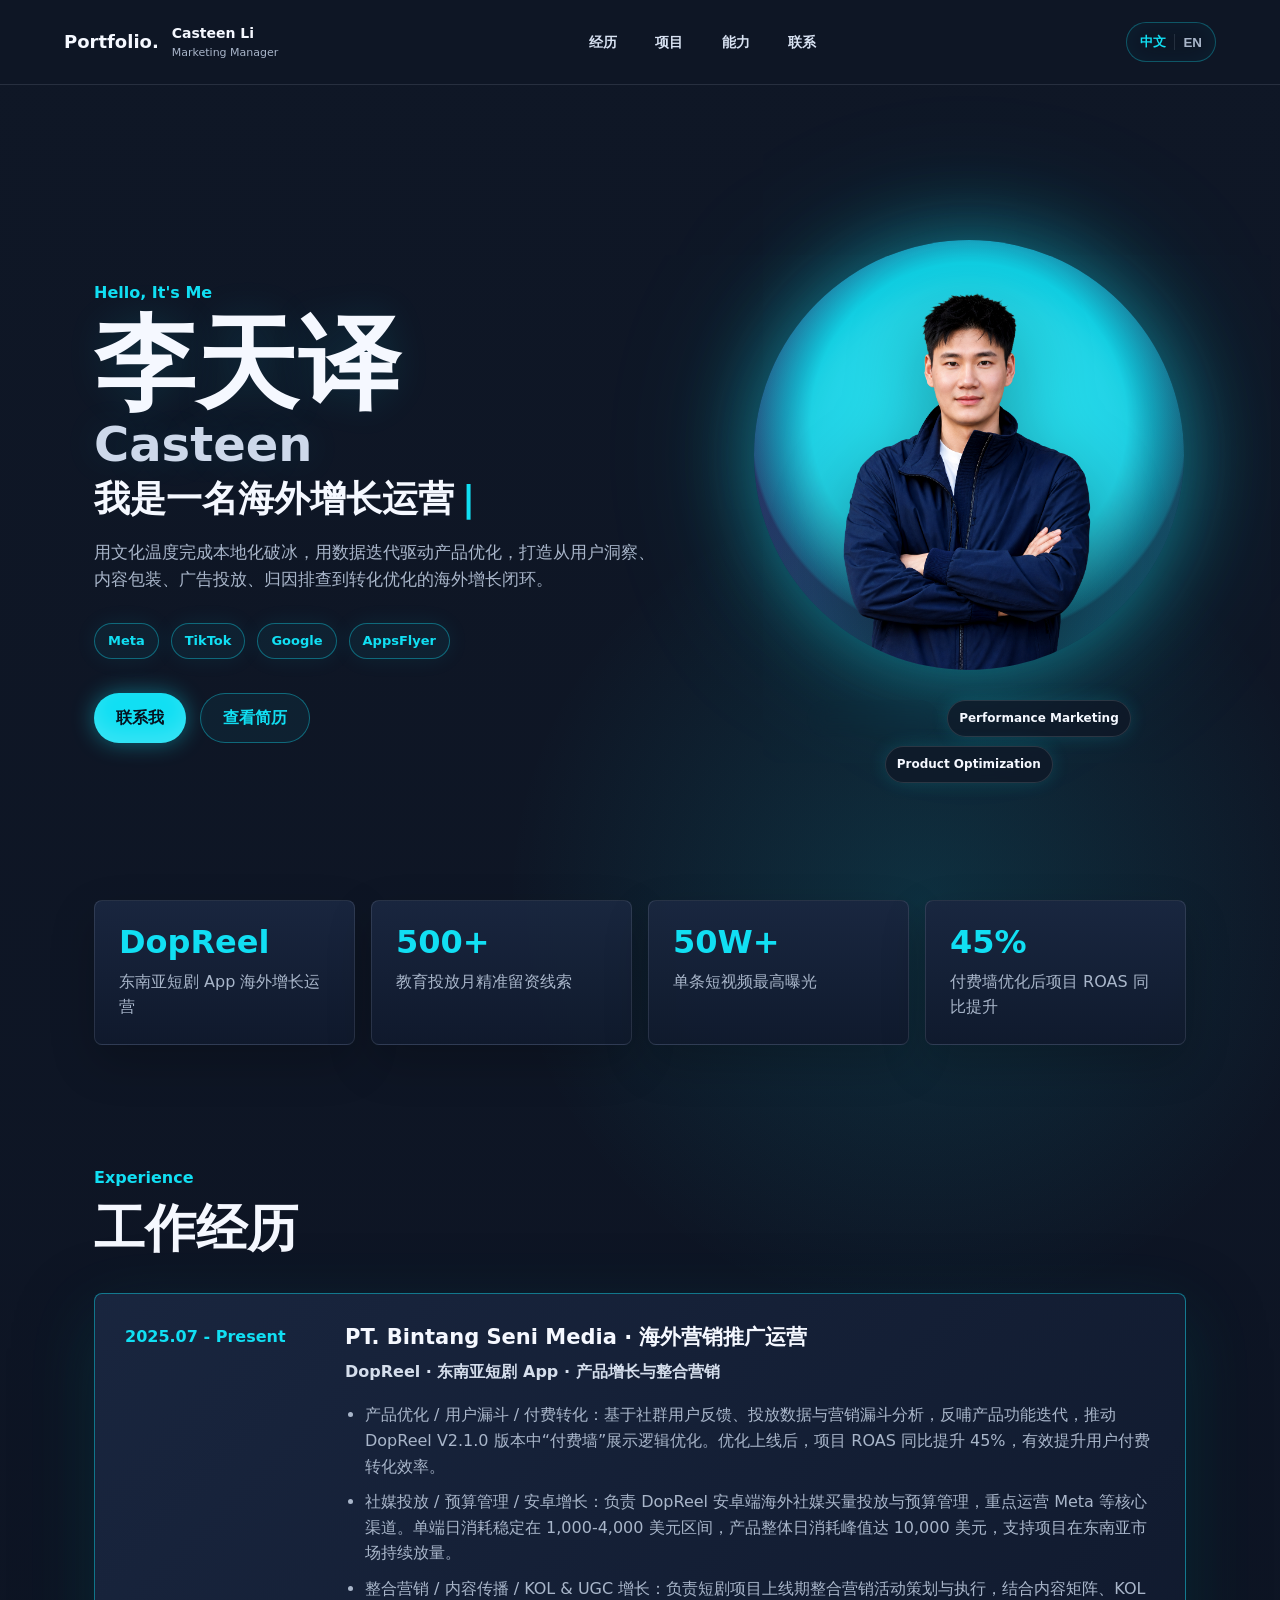
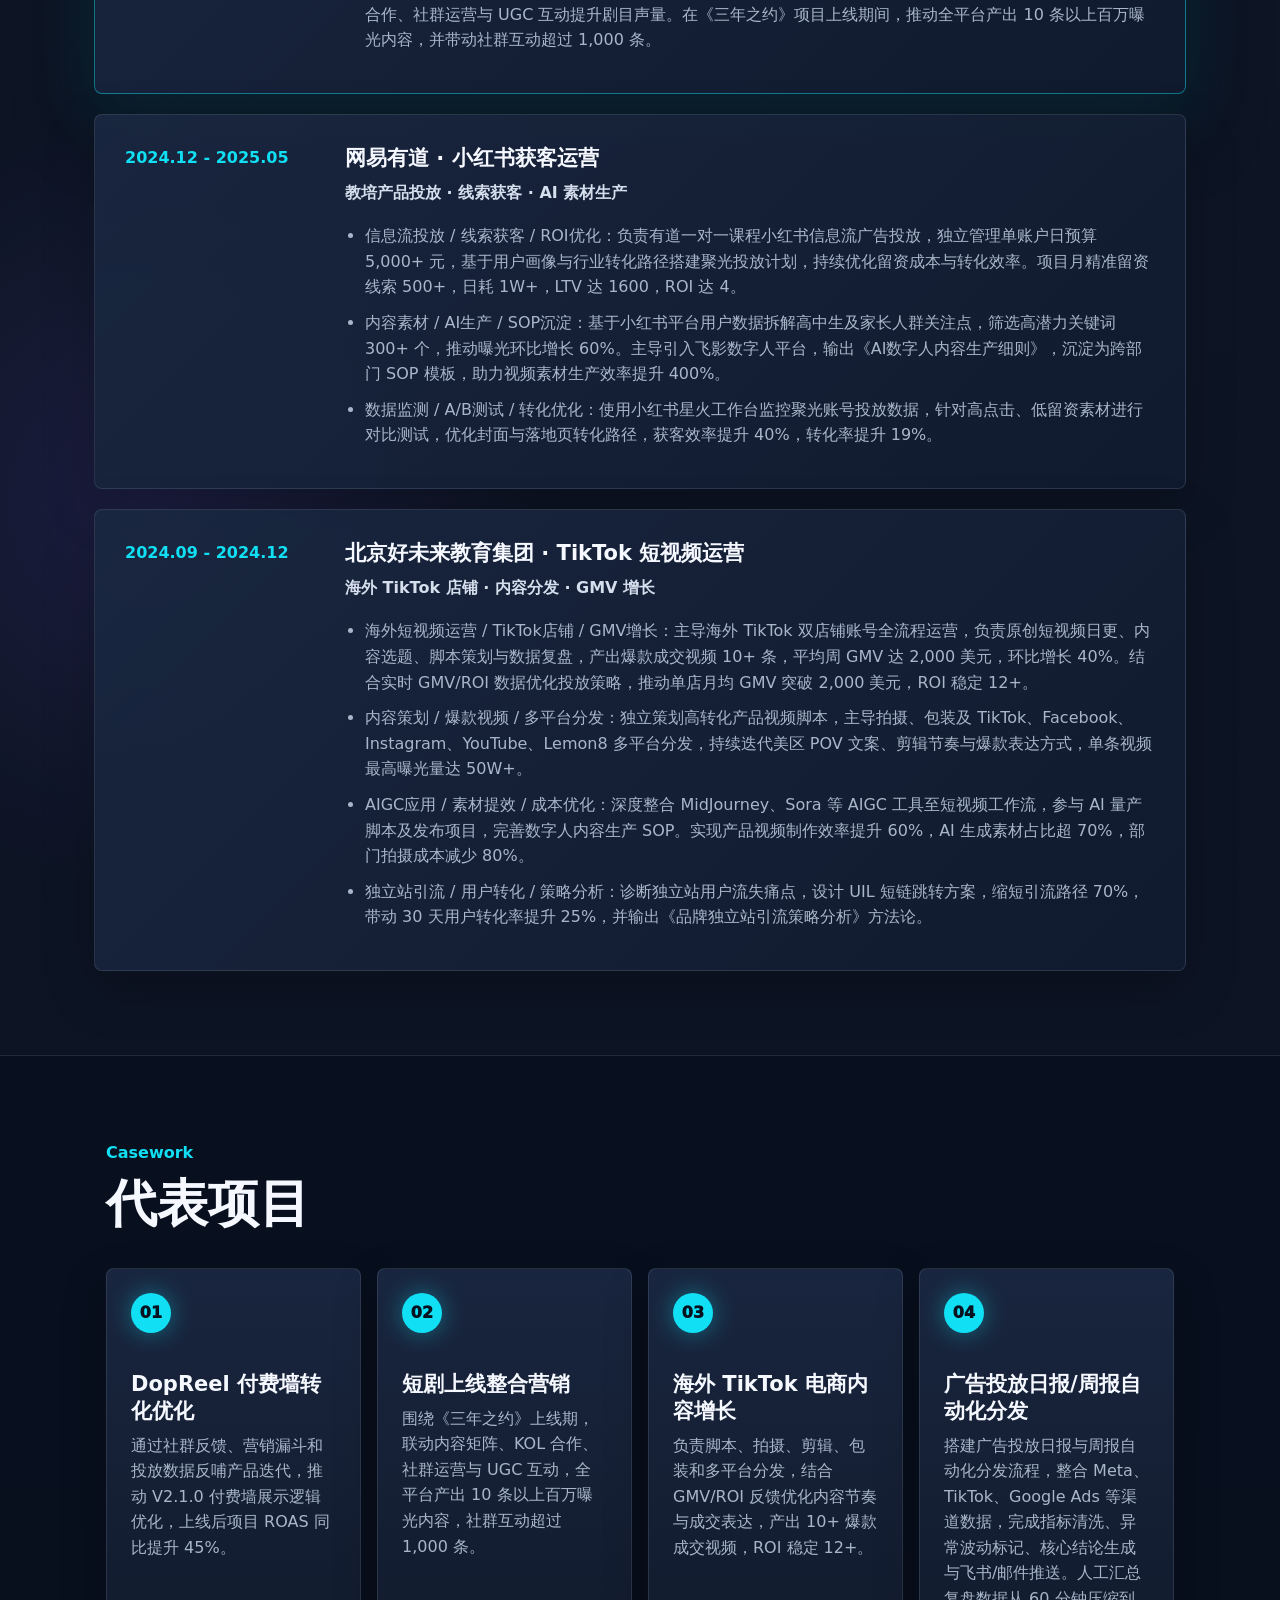
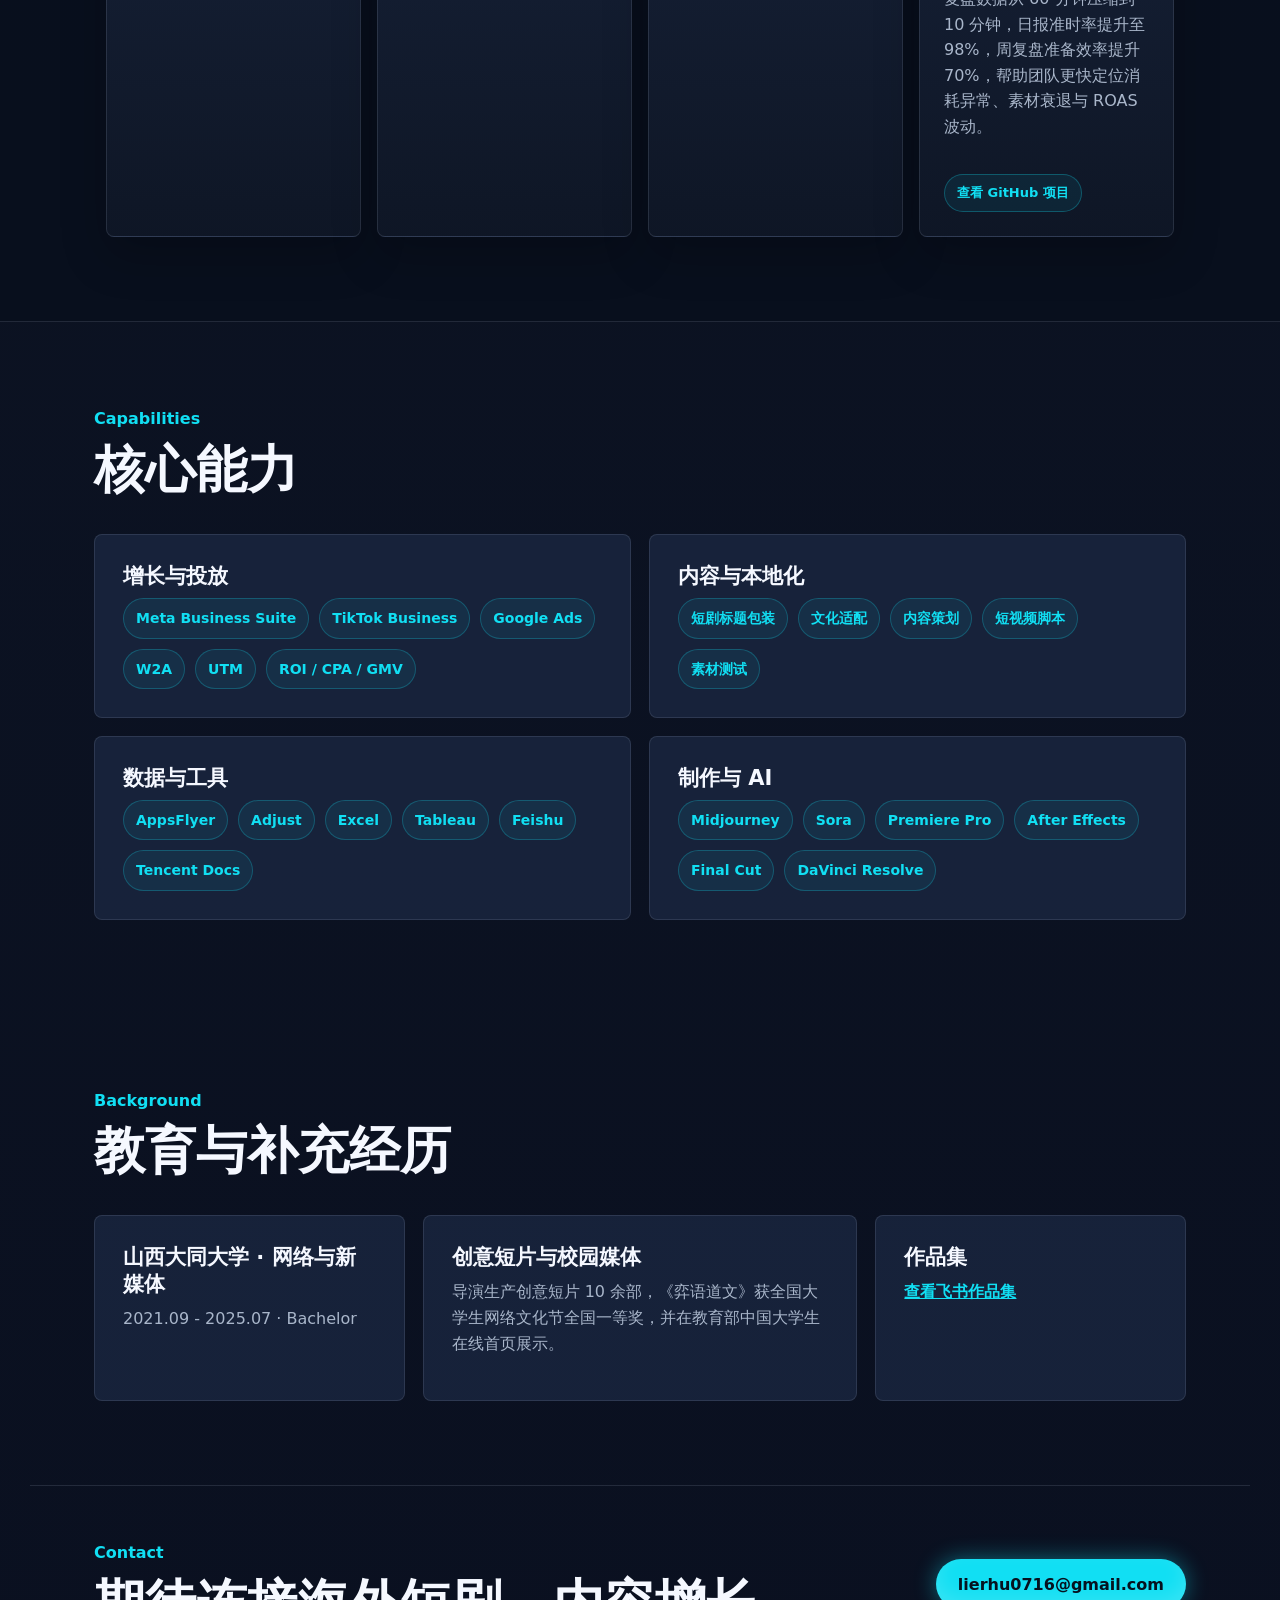
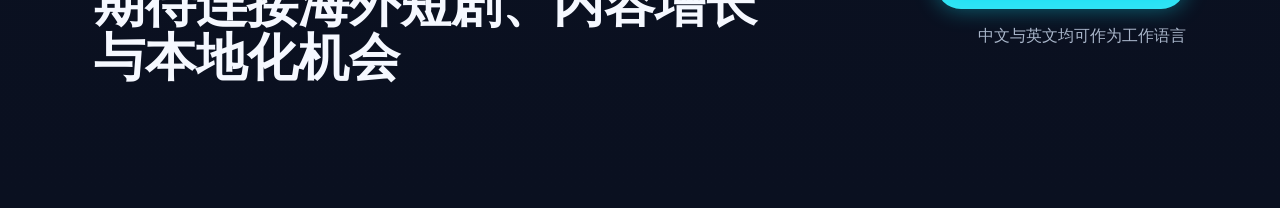
==== 02-网页简历/index.html @ 5f0f3adf "Initial commit" ====
<!DOCTYPE html>
<html lang="zh-CN">
<head>
  <meta charset="UTF-8">
  <meta name="viewport" content="width=device-width, initial-scale=1.0">
  <title>Casteen Li | Overseas Growth Resume</title>
  <meta name="description" content="Casteen Li, overseas marketing and growth operator focused on short drama apps, Southeast Asia, paid media, localization, and content operations.">
  <link rel="stylesheet" href="style.css">
</head>
<body>
  <header class="site-header">
    <a class="brand" href="#top" aria-label="Back to top">
      <span class="brand-mark">Portfolio.</span>
      <span>
        <strong>Casteen Li</strong>
        <small>Marketing Manager</small>
      </span>
    </a>

    <nav class="nav" aria-label="Primary navigation">
      <a href="#experience" data-zh="经历" data-en="Experience">经历</a>
      <a href="#casework" data-zh="项目" data-en="Casework">项目</a>
      <a href="#skills" data-zh="能力" data-en="Skills">能力</a>
      <a href="#contact" data-zh="联系" data-en="Contact">联系</a>
    </nav>

    <button class="language-toggle" type="button" aria-label="Switch language">
      <span class="lang-zh">中文</span>
      <span class="divider"></span>
      <span class="lang-en">EN</span>
    </button>
  </header>

  <main id="top">
    <section class="hero">
      <div class="hero-copy">
        <p class="eyebrow" data-zh="Hello, It's Me" data-en="Hello, It's Me">Hello, It's Me</p>
        <h1>
          <span class="name-primary" data-zh="李天译" data-en="Casteen Li">李天译</span>
          <span class="name-secondary" data-zh="Casteen" data-en="李天译">Casteen</span>
        </h1>
        <p class="hero-title" data-zh="我是一名海外增长运营" data-en="And I'm an Overseas Growth Operator">我是一名海外增长运营</p>
        <p class="hero-summary" data-zh="用文化温度完成本地化破冰，用数据迭代驱动产品优化，打造从用户洞察、内容包装、广告投放、归因排查到转化优化的海外增长闭环。" data-en="I connect cultural localization with data-driven iteration, building full-funnel overseas growth loops from user insight and content packaging to paid media, attribution checks, and conversion optimization.">用文化温度完成本地化破冰，用数据迭代驱动产品优化，打造从用户洞察、内容包装、广告投放、归因排查到转化优化的海外增长闭环。</p>
        <div class="social-row" aria-label="Core platforms">
          <span>Meta</span>
          <span>TikTok</span>
          <span>Google</span>
          <span>AppsFlyer</span>
        </div>
        <div class="hero-actions">
          <a class="button primary" href="mailto:lierhu0716@gmail.com" data-zh="联系我" data-en="Contact Me">联系我</a>
          <a class="button ghost" href="#experience" data-zh="查看简历" data-en="View Resume">查看简历</a>
        </div>
      </div>

      <aside class="profile-panel" aria-label="Profile summary">
        <div class="portrait-glow">
          <img src="assets/profile-cutout-alpha-v2-tight.png" alt="Casteen Li portrait">
        </div>
        <div class="profile-meta">
          <span>Content Growth</span>
          <span>Performance Marketing</span>
          <span>Product Optimization</span>
        </div>
      </aside>
    </section>

    <section class="metrics" aria-label="Career highlights">
      <article>
        <strong>DopReel</strong>
        <span data-zh="东南亚短剧 App 海外增长运营" data-en="Southeast Asia short-drama app growth operations">东南亚短剧 App 海外增长运营</span>
      </article>
      <article>
        <strong>500+</strong>
        <span data-zh="教育投放月精准留资线索" data-en="qualified monthly leads in education campaigns">教育投放月精准留资线索</span>
      </article>
      <article>
        <strong>50W+</strong>
        <span data-zh="单条短视频最高曝光" data-en="peak impressions for one short video">单条短视频最高曝光</span>
      </article>
      <article>
        <strong>45%</strong>
        <span data-zh="付费墙优化后项目 ROAS 同比提升" data-en="YoY ROAS lift after paywall logic optimization">付费墙优化后项目 ROAS 同比提升</span>
      </article>
    </section>

    <section class="section" id="experience">
      <div class="section-heading">
        <p data-zh="Experience" data-en="Experience">Experience</p>
        <h2 data-zh="工作经历" data-en="Work Experience">工作经历</h2>
      </div>

      <div class="timeline">
        <article class="timeline-item current">
          <div class="timeline-date">2025.07 - Present</div>
          <div class="timeline-content">
            <h3 data-zh="PT. Bintang Seni Media · 海外营销推广运营" data-en="PT. Bintang Seni Media · Overseas Marketing & Growth Operator">PT. Bintang Seni Media · 海外营销推广运营</h3>
            <p class="context" data-zh="DopReel · 东南亚短剧 App · 产品增长与整合营销" data-en="DopReel · Southeast Asia short-drama app · Product growth and integrated marketing">DopReel · 东南亚短剧 App · 产品增长与整合营销</p>
            <ul>
              <li data-zh="产品优化 / 用户漏斗 / 付费转化：基于社群用户反馈、投放数据与营销漏斗分析，反哺产品功能迭代，推动 DopReel V2.1.0 版本中“付费墙”展示逻辑优化。优化上线后，项目 ROAS 同比提升 45%，有效提升用户付费转化效率。" data-en="Product optimization / User funnel / Paid conversion: Used community feedback, campaign data, and funnel analysis to support product iteration, driving paywall display logic optimization in DopReel V2.1.0. After launch, project ROAS increased 45% YoY, improving paid conversion efficiency.">产品优化 / 用户漏斗 / 付费转化：基于社群用户反馈、投放数据与营销漏斗分析，反哺产品功能迭代，推动 DopReel V2.1.0 版本中“付费墙”展示逻辑优化。优化上线后，项目 ROAS 同比提升 45%，有效提升用户付费转化效率。</li>
              <li data-zh="社媒投放 / 预算管理 / 安卓增长：负责 DopReel 安卓端海外社媒买量投放与预算管理，重点运营 Meta 等核心渠道。单端日消耗稳定在 1,000-4,000 美元区间，产品整体日消耗峰值达 10,000 美元，支持项目在东南亚市场持续放量。" data-en="Social paid media / Budget management / Android growth: Managed overseas paid social acquisition and budget allocation for DopReel Android, focusing on core channels including Meta. Single-channel daily spend stayed within 1,000-4,000 USD, with total product daily spend peaking at 10,000 USD, supporting continuous scaling in Southeast Asia.">社媒投放 / 预算管理 / 安卓增长：负责 DopReel 安卓端海外社媒买量投放与预算管理，重点运营 Meta 等核心渠道。单端日消耗稳定在 1,000-4,000 美元区间，产品整体日消耗峰值达 10,000 美元，支持项目在东南亚市场持续放量。</li>
              <li data-zh="整合营销 / 内容传播 / KOL & UGC 增长：负责短剧项目上线期整合营销活动策划与执行，结合内容矩阵、KOL 合作、社群运营与 UGC 互动提升剧目声量。在《三年之约》项目上线期间，推动全平台产出 10 条以上百万曝光内容，并带动社群互动超过 1,000 条。" data-en="Integrated marketing / Content distribution / KOL & UGC growth: Planned and executed launch marketing for short-drama projects, combining content matrix, KOL collaboration, community operations, and UGC engagement. During the launch of Three-Year Promise, drove 10+ million-impression content pieces across platforms and 1,000+ community interactions.">整合营销 / 内容传播 / KOL & UGC 增长：负责短剧项目上线期整合营销活动策划与执行，结合内容矩阵、KOL 合作、社群运营与 UGC 互动提升剧目声量。在《三年之约》项目上线期间，推动全平台产出 10 条以上百万曝光内容，并带动社群互动超过 1,000 条。</li>
            </ul>
          </div>
        </article>

        <article class="timeline-item">
          <div class="timeline-date">2024.12 - 2025.05</div>
          <div class="timeline-content">
            <h3 data-zh="网易有道 · 小红书获客运营" data-en="NetEase Youdao · Xiaohongshu Acquisition Operator">网易有道 · 小红书获客运营</h3>
            <p class="context" data-zh="教培产品投放 · 线索获客 · AI 素材生产" data-en="Education paid acquisition · Lead generation · AI creative production">教培产品投放 · 线索获客 · AI 素材生产</p>
            <ul>
              <li data-zh="信息流投放 / 线索获客 / ROI优化：负责有道一对一课程小红书信息流广告投放，独立管理单账户日预算 5,000+ 元，基于用户画像与行业转化路径搭建聚光投放计划，持续优化留资成本与转化效率。项目月精准留资线索 500+，日耗 1W+，LTV 达 1600，ROI 达 4。" data-en="Paid acquisition / Lead generation / ROI optimization: Operated Xiaohongshu paid campaigns for Youdao one-on-one classes, independently managing 5,000+ RMB daily budget per account. Built Juguang campaign plans based on user profiles and conversion paths, generating 500+ qualified monthly leads with 10K+ RMB daily spend, LTV of 1600, and ROI of 4.">信息流投放 / 线索获客 / ROI优化：负责有道一对一课程小红书信息流广告投放，独立管理单账户日预算 5,000+ 元，基于用户画像与行业转化路径搭建聚光投放计划，持续优化留资成本与转化效率。项目月精准留资线索 500+，日耗 1W+，LTV 达 1600，ROI 达 4。</li>
              <li data-zh="内容素材 / AI生产 / SOP沉淀：基于小红书平台用户数据拆解高中生及家长人群关注点，筛选高潜力关键词 300+ 个，推动曝光环比增长 60%。主导引入飞影数字人平台，输出《AI数字人内容生产细则》，沉淀为跨部门 SOP 模板，助力视频素材生产效率提升 400%。" data-en="Creative production / AI workflow / SOP building: Analyzed Xiaohongshu user data to identify high-school student and parent concerns, screened 300+ high-potential keywords, and increased impressions by 60% MoM. Introduced a digital-human production workflow and documented an AI content SOP, improving video creative production efficiency by 400%.">内容素材 / AI生产 / SOP沉淀：基于小红书平台用户数据拆解高中生及家长人群关注点，筛选高潜力关键词 300+ 个，推动曝光环比增长 60%。主导引入飞影数字人平台，输出《AI数字人内容生产细则》，沉淀为跨部门 SOP 模板，助力视频素材生产效率提升 400%。</li>
              <li data-zh="数据监测 / A/B测试 / 转化优化：使用小红书星火工作台监控聚光账号投放数据，针对高点击、低留资素材进行对比测试，优化封面与落地页转化路径，获客效率提升 40%，转化率提升 19%。" data-en="Data monitoring / A/B testing / Conversion optimization: Monitored Juguang campaign performance through Xiaohongshu tools, ran A/B tests for high-CTR low-lead creatives, and optimized covers and landing-page paths, improving acquisition efficiency by 40% and conversion rate by 19%.">数据监测 / A/B测试 / 转化优化：使用小红书星火工作台监控聚光账号投放数据，针对高点击、低留资素材进行对比测试，优化封面与落地页转化路径，获客效率提升 40%，转化率提升 19%。</li>
            </ul>
          </div>
        </article>

        <article class="timeline-item">
          <div class="timeline-date">2024.09 - 2024.12</div>
          <div class="timeline-content">
            <h3 data-zh="北京好未来教育集团 · TikTok 短视频运营" data-en="TAL Education Group · TikTok Short Video Operator">北京好未来教育集团 · TikTok 短视频运营</h3>
            <p class="context" data-zh="海外 TikTok 店铺 · 内容分发 · GMV 增长" data-en="Overseas TikTok shops · Content distribution · GMV growth">海外 TikTok 店铺 · 内容分发 · GMV 增长</p>
            <ul>
              <li data-zh="海外短视频运营 / TikTok店铺 / GMV增长：主导海外 TikTok 双店铺账号全流程运营，负责原创短视频日更、内容选题、脚本策划与数据复盘，产出爆款成交视频 10+ 条，平均周 GMV 达 2,000 美元，环比增长 40%。结合实时 GMV/ROI 数据优化投放策略，推动单店月均 GMV 突破 2,000 美元，ROI 稳定 12+。" data-en="Overseas short-video ops / TikTok shops / GMV growth: Led end-to-end operation of two overseas TikTok shop accounts, owning daily original videos, topic selection, scripts, and data review. Produced 10+ high-performing sales videos, reached 2,000 USD average weekly GMV with 40% growth, and kept ROI above 12.">海外短视频运营 / TikTok店铺 / GMV增长：主导海外 TikTok 双店铺账号全流程运营，负责原创短视频日更、内容选题、脚本策划与数据复盘，产出爆款成交视频 10+ 条，平均周 GMV 达 2,000 美元，环比增长 40%。结合实时 GMV/ROI 数据优化投放策略，推动单店月均 GMV 突破 2,000 美元，ROI 稳定 12+。</li>
              <li data-zh="内容策划 / 爆款视频 / 多平台分发：独立策划高转化产品视频脚本，主导拍摄、包装及 TikTok、Facebook、Instagram、YouTube、Lemon8 多平台分发，持续迭代美区 POV 文案、剪辑节奏与爆款表达方式，单条视频最高曝光量达 50W+。" data-en="Content planning / Viral videos / Multi-platform distribution: Independently planned high-converting product scripts and led filming, packaging, and distribution across TikTok, Facebook, Instagram, YouTube, and Lemon8. Iterated US-market POV copy, editing rhythm, and sales messaging, with one video reaching 500K+ impressions.">内容策划 / 爆款视频 / 多平台分发：独立策划高转化产品视频脚本，主导拍摄、包装及 TikTok、Facebook、Instagram、YouTube、Lemon8 多平台分发，持续迭代美区 POV 文案、剪辑节奏与爆款表达方式，单条视频最高曝光量达 50W+。</li>
              <li data-zh="AIGC应用 / 素材提效 / 成本优化：深度整合 MidJourney、Sora 等 AIGC 工具至短视频工作流，参与 AI 量产脚本及发布项目，完善数字人内容生产 SOP。实现产品视频制作效率提升 60%，AI 生成素材占比超 70%，部门拍摄成本减少 80%。" data-en="AIGC application / Production efficiency / Cost optimization: Integrated MidJourney, Sora, and other AIGC tools into the short-video workflow, participated in AI script mass-production and publishing projects, and improved digital-human content SOPs. Increased product video production efficiency by 60%, lifted AI-generated assets above 70% of output, and reduced shooting costs by 80%.">AIGC应用 / 素材提效 / 成本优化：深度整合 MidJourney、Sora 等 AIGC 工具至短视频工作流，参与 AI 量产脚本及发布项目，完善数字人内容生产 SOP。实现产品视频制作效率提升 60%，AI 生成素材占比超 70%，部门拍摄成本减少 80%。</li>
              <li data-zh="独立站引流 / 用户转化 / 策略分析：诊断独立站用户流失痛点，设计 UIL 短链跳转方案，缩短引流路径 70%，带动 30 天用户转化率提升 25%，并输出《品牌独立站引流策略分析》方法论。" data-en="Independent-site traffic / User conversion / Strategy analysis: Diagnosed user drop-off points on the independent site, designed a UIL short-link redirect solution, shortened the traffic path by 70%, improved 30-day user conversion by 25%, and delivered the Brand Independent Site Traffic Strategy Analysis framework.">独立站引流 / 用户转化 / 策略分析：诊断独立站用户流失痛点，设计 UIL 短链跳转方案，缩短引流路径 70%，带动 30 天用户转化率提升 25%，并输出《品牌独立站引流策略分析》方法论。</li>
            </ul>
          </div>
        </article>
      </div>
    </section>

    <section class="section alt" id="casework">
      <div class="section-heading">
        <p data-zh="Casework" data-en="Casework">Casework</p>
        <h2 data-zh="代表项目" data-en="Selected Projects">代表项目</h2>
      </div>

      <div class="case-grid">
        <article class="case-card">
          <span>01</span>
          <h3 data-zh="DopReel 付费墙转化优化" data-en="DopReel Paywall Conversion Optimization">DopReel 付费墙转化优化</h3>
          <p data-zh="通过社群反馈、营销漏斗和投放数据反哺产品迭代，推动 V2.1.0 付费墙展示逻辑优化，上线后项目 ROAS 同比提升 45%。" data-en="Used community feedback, marketing funnel data, and paid media insights to support DopReel V2.1.0 paywall display optimization, increasing project ROAS by 45% YoY after launch.">通过社群反馈、营销漏斗和投放数据反哺产品迭代，推动 V2.1.0 付费墙展示逻辑优化，上线后项目 ROAS 同比提升 45%。</p>
        </article>
        <article class="case-card">
          <span>02</span>
          <h3 data-zh="短剧上线整合营销" data-en="Short-Drama Launch Integrated Marketing">短剧上线整合营销</h3>
          <p data-zh="围绕《三年之约》上线期，联动内容矩阵、KOL 合作、社群运营与 UGC 互动，全平台产出 10 条以上百万曝光内容，社群互动超过 1,000 条。" data-en="For the launch of Three-Year Promise, connected content matrix, KOL collaboration, community operations, and UGC engagement, producing 10+ million-impression content pieces and 1,000+ community interactions.">围绕《三年之约》上线期，联动内容矩阵、KOL 合作、社群运营与 UGC 互动，全平台产出 10 条以上百万曝光内容，社群互动超过 1,000 条。</p>
        </article>
        <article class="case-card">
          <span>03</span>
          <h3 data-zh="海外 TikTok 电商内容增长" data-en="Overseas TikTok Commerce Growth">海外 TikTok 电商内容增长</h3>
          <p data-zh="负责脚本、拍摄、剪辑、包装和多平台分发，结合 GMV/ROI 反馈优化内容节奏与成交表达，产出 10+ 爆款成交视频，ROI 稳定 12+。" data-en="Owned scripts, shooting, editing, packaging, and multi-platform distribution, using GMV/ROI feedback to refine content rhythm and sales messaging. Produced 10+ high-performing sales videos while keeping ROI above 12.">负责脚本、拍摄、剪辑、包装和多平台分发，结合 GMV/ROI 反馈优化内容节奏与成交表达，产出 10+ 爆款成交视频，ROI 稳定 12+。</p>
        </article>
        <article class="case-card">
          <span>04</span>
          <h3 data-zh="广告投放日报/周报自动化分发" data-en="Automated Paid Media Daily & Weekly Reports">广告投放日报/周报自动化分发</h3>
          <p data-zh="搭建广告投放日报与周报自动化分发流程，整合 Meta、TikTok、Google Ads 等渠道数据，完成指标清洗、异常波动标记、核心结论生成与飞书/邮件推送。人工汇总复盘数据从 60 分钟压缩到 10 分钟，日报准时率提升至 98%，周复盘准备效率提升 70%，帮助团队更快定位消耗异常、素材衰退与 ROAS 波动。" data-en="Built an automated daily and weekly paid media reporting workflow across Meta, TikTok, and Google Ads, covering metric cleaning, anomaly tagging, insight generation, and Feishu/email distribution. Reduced manual data aggregation and review time from 60 minutes to 10 minutes, increased on-time report delivery to 98%, and improved weekly review preparation efficiency by 70%.">搭建广告投放日报与周报自动化分发流程，整合 Meta、TikTok、Google Ads 等渠道数据，完成指标清洗、异常波动标记、核心结论生成与飞书/邮件推送。人工汇总复盘数据从 60 分钟压缩到 10 分钟，日报准时率提升至 98%，周复盘准备效率提升 70%，帮助团队更快定位消耗异常、素材衰退与 ROAS 波动。</p>
          <a class="case-link" href="https://github.com/casteen-li/ad-report-automation" target="_blank" rel="noreferrer" data-zh="查看 GitHub 项目" data-en="View GitHub Project">查看 GitHub 项目</a>
        </article>
      </div>
    </section>

    <section class="section" id="skills">
      <div class="section-heading">
        <p data-zh="Capabilities" data-en="Capabilities">Capabilities</p>
        <h2 data-zh="核心能力" data-en="Core Skills">核心能力</h2>
      </div>

      <div class="skill-layout">
        <div class="skill-block">
          <h3 data-zh="增长与投放" data-en="Growth & Paid Media">增长与投放</h3>
          <div class="tag-list">
            <span>Meta Business Suite</span>
            <span>TikTok Business</span>
            <span>Google Ads</span>
            <span>W2A</span>
            <span>UTM</span>
            <span>ROI / CPA / GMV</span>
          </div>
        </div>
        <div class="skill-block">
          <h3 data-zh="内容与本地化" data-en="Content & Localization">内容与本地化</h3>
          <div class="tag-list">
            <span data-zh="短剧标题包装" data-en="Drama title packaging">短剧标题包装</span>
            <span data-zh="文化适配" data-en="Cultural adaptation">文化适配</span>
            <span data-zh="内容策划" data-en="Content planning">内容策划</span>
            <span data-zh="短视频脚本" data-en="Short video scripts">短视频脚本</span>
            <span data-zh="素材测试" data-en="Creative testing">素材测试</span>
          </div>
        </div>
        <div class="skill-block">
          <h3 data-zh="数据与工具" data-en="Data & Tools">数据与工具</h3>
          <div class="tag-list">
            <span>AppsFlyer</span>
            <span>Adjust</span>
            <span>Excel</span>
            <span>Tableau</span>
            <span>Feishu</span>
            <span>Tencent Docs</span>
          </div>
        </div>
        <div class="skill-block">
          <h3 data-zh="制作与 AI" data-en="Production & AI">制作与 AI</h3>
          <div class="tag-list">
            <span>Midjourney</span>
            <span>Sora</span>
            <span>Premiere Pro</span>
            <span>After Effects</span>
            <span>Final Cut</span>
            <span>DaVinci Resolve</span>
          </div>
        </div>
      </div>
    </section>

    <section class="section education">
      <div class="section-heading">
        <p data-zh="Background" data-en="Background">Background</p>
        <h2 data-zh="教育与补充经历" data-en="Education & Additional Experience">教育与补充经历</h2>
      </div>
      <div class="background-grid">
        <article>
          <h3 data-zh="山西大同大学 · 网络与新媒体" data-en="Shanxi Datong University · Network and New Media">山西大同大学 · 网络与新媒体</h3>
          <p>2021.09 - 2025.07 · Bachelor</p>
        </article>
        <article>
          <h3 data-zh="创意短片与校园媒体" data-en="Creative Film & Campus Media">创意短片与校园媒体</h3>
          <p data-zh="导演生产创意短片 10 余部，《弈语道文》获全国大学生网络文化节全国一等奖，并在教育部中国大学生在线首页展示。" data-en="Directed 10+ creative short films. Yi Yu Dao Wen won a national first prize at the National College Student Online Culture Festival and was featured on the Ministry of Education's China College Student Online homepage.">导演生产创意短片 10 余部，《弈语道文》获全国大学生网络文化节全国一等奖，并在教育部中国大学生在线首页展示。</p>
        </article>
        <article>
          <h3 data-zh="作品集" data-en="Portfolio">作品集</h3>
          <p><a href="https://xwwj8gvuy9h.feishu.cn/wiki/UAMtwRM6Qi1jEekRa4ecPHbEnuc" target="_blank" rel="noreferrer" data-zh="查看飞书作品集" data-en="View Feishu Portfolio">查看飞书作品集</a></p>
        </article>
      </div>
    </section>

    <section class="contact" id="contact">
      <div>
        <p class="eyebrow" data-zh="Contact" data-en="Contact">Contact</p>
        <h2 data-zh="期待连接海外短剧、内容增长与本地化机会" data-en="Open to short drama, content growth, and localization opportunities">期待连接海外短剧、内容增长与本地化机会</h2>
      </div>
      <div class="contact-actions">
        <a class="button primary" href="mailto:lierhu0716@gmail.com">lierhu0716@gmail.com</a>
        <p data-zh="中文与英文均可作为工作语言" data-en="Working languages: Chinese and English">中文与英文均可作为工作语言</p>
      </div>
    </section>
  </main>

  <script src="script.js"></script>
</body>
</html>
---- 02-网页简历/style.css ----
:root {
  --bg: #0f1726;
  --bg-deep: #0a1020;
  --panel: #151f33;
  --panel-soft: #1a2740;
  --ink: #f5f8ff;
  --muted: #a9b6ca;
  --line: rgba(148, 163, 184, 0.18);
  --cyan: #11dff3;
  --cyan-soft: rgba(17, 223, 243, 0.2);
  --cyan-glow: rgba(17, 223, 243, 0.42);
  --violet: #7d5cff;
  --lime: #cafc55;
  --shadow: 0 28px 80px rgba(0, 0, 0, 0.35);
}

* {
  box-sizing: border-box;
}

html {
  scroll-behavior: smooth;
}

body {
  margin: 0;
  color: var(--ink);
  background:
    radial-gradient(circle at 72% 18%, rgba(17, 223, 243, 0.13), transparent 26rem),
    radial-gradient(circle at 12% 42%, rgba(125, 92, 255, 0.13), transparent 24rem),
    linear-gradient(180deg, var(--bg) 0%, var(--bg-deep) 100%);
  font-family: Inter, ui-sans-serif, system-ui, -apple-system, BlinkMacSystemFont, "Segoe UI", "PingFang SC", "Microsoft YaHei", sans-serif;
  line-height: 1.6;
}

a {
  color: inherit;
}

.site-header {
  position: sticky;
  top: 0;
  z-index: 20;
  display: flex;
  align-items: center;
  justify-content: space-between;
  gap: 24px;
  padding: 22px clamp(20px, 5vw, 76px);
  background: rgba(15, 23, 38, 0.82);
  border-bottom: 1px solid var(--line);
  backdrop-filter: blur(18px);
}

.brand {
  display: inline-flex;
  align-items: center;
  gap: 13px;
  text-decoration: none;
}

.brand-mark {
  color: var(--ink);
  font-size: 18px;
  font-weight: 900;
  letter-spacing: 0;
}

.brand strong,
.brand small {
  display: block;
}

.brand strong {
  font-size: 14px;
}

.brand small {
  color: var(--muted);
  font-size: 11px;
}

.nav {
  display: flex;
  gap: clamp(18px, 3vw, 42px);
  color: #d8e2f2;
  font-size: 14px;
  font-weight: 750;
}

.nav a {
  position: relative;
  text-decoration: none;
}

.nav a::after {
  position: absolute;
  right: 0;
  bottom: -8px;
  left: 0;
  height: 2px;
  content: "";
  background: var(--cyan);
  border-radius: 999px;
  opacity: 0;
  transform: scaleX(0.4);
  transition: 0.2s ease;
}

.nav a:hover {
  color: var(--cyan);
}

.nav a:hover::after {
  opacity: 1;
  transform: scaleX(1);
}

.language-toggle {
  display: inline-flex;
  align-items: center;
  gap: 8px;
  min-width: 86px;
  height: 40px;
  padding: 0 13px;
  border: 1px solid rgba(17, 223, 243, 0.32);
  border-radius: 999px;
  color: var(--muted);
  background: rgba(15, 23, 38, 0.72);
  box-shadow: inset 0 0 24px rgba(17, 223, 243, 0.06);
  cursor: pointer;
  font-weight: 800;
}

.language-toggle .divider {
  width: 1px;
  height: 16px;
  background: var(--line);
}

body[data-lang="zh"] .lang-zh,
body[data-lang="en"] .lang-en {
  color: var(--cyan);
}

main {
  overflow: hidden;
}

.hero {
  position: relative;
  display: grid;
  grid-template-columns: minmax(0, 1.02fr) minmax(300px, 0.78fr);
  gap: clamp(34px, 7vw, 110px);
  align-items: center;
  max-width: 1220px;
  min-height: calc(100vh - 85px);
  margin: 0 auto;
  padding: clamp(58px, 8vw, 112px) clamp(20px, 5vw, 76px) 64px;
}

.hero::before {
  position: absolute;
  top: 17%;
  right: 8%;
  width: 360px;
  height: 360px;
  content: "";
  background: radial-gradient(circle, rgba(17, 223, 243, 0.16), transparent 68%);
  filter: blur(12px);
}

.hero-copy,
.profile-panel {
  position: relative;
  z-index: 1;
}

.eyebrow,
.section-heading p {
  margin: 0 0 10px;
  color: var(--cyan);
  font-size: 16px;
  font-weight: 850;
  letter-spacing: 0;
}

h1,
h2,
h3,
p {
  margin-top: 0;
}

h1 {
  max-width: 760px;
  margin-bottom: 10px;
  line-height: 0.94;
  letter-spacing: 0;
  text-shadow: 0 0 38px rgba(17, 223, 243, 0.12);
}

.name-primary,
.name-secondary {
  display: block;
}

.name-primary {
  font-size: clamp(58px, 8vw, 104px);
}

.name-secondary {
  margin-top: 8px;
  color: #cdd8ea;
  font-size: clamp(28px, 4vw, 48px);
  line-height: 1;
}

.hero-title {
  margin-bottom: 18px;
  color: var(--ink);
  font-size: clamp(22px, 3vw, 36px);
  font-weight: 900;
  line-height: 1.18;
}

.hero-title::after {
  display: inline-block;
  margin-left: 8px;
  color: var(--cyan);
  content: "|";
  animation: blink 0.9s steps(1) infinite;
}

@keyframes blink {
  50% {
    opacity: 0;
  }
}

.hero-summary {
  max-width: 650px;
  color: var(--muted);
  font-size: 17px;
}

.social-row {
  display: flex;
  flex-wrap: wrap;
  gap: 12px;
  margin-top: 30px;
}

.social-row span {
  display: inline-flex;
  align-items: center;
  justify-content: center;
  min-height: 36px;
  padding: 0 13px;
  border: 1px solid rgba(17, 223, 243, 0.38);
  border-radius: 999px;
  color: var(--cyan);
  background: rgba(17, 223, 243, 0.06);
  box-shadow: 0 0 22px rgba(17, 223, 243, 0.08);
  font-size: 13px;
  font-weight: 850;
}

.hero-actions,
.contact-actions {
  display: flex;
  flex-wrap: wrap;
  gap: 14px;
  align-items: center;
  margin-top: 34px;
}

.button {
  display: inline-flex;
  align-items: center;
  justify-content: center;
  min-height: 50px;
  padding: 0 22px;
  border-radius: 999px;
  text-decoration: none;
  font-weight: 900;
}

.button.primary {
  color: #06121f;
  background: var(--cyan);
  box-shadow: 0 0 22px var(--cyan-glow), inset 0 -10px 20px rgba(255, 255, 255, 0.16);
}

.button.ghost {
  color: var(--cyan);
  border: 1px solid rgba(17, 223, 243, 0.38);
  background: rgba(17, 223, 243, 0.06);
}

.profile-panel {
  min-height: 520px;
  display: flex;
  flex-direction: column;
  align-items: center;
  justify-content: center;
  gap: 12px;
  padding-bottom: 0;
  isolation: isolate;
}

.portrait-glow {
  position: relative;
  z-index: 1;
  width: min(92vw, 430px);
  aspect-ratio: 1;
  display: grid;
  place-items: end center;
  overflow: hidden;
  border-radius: 50%;
  background:
    radial-gradient(circle at 50% 42%, #18e6f8 0%, #10cee2 48%, rgba(17, 223, 243, 0.2) 66%, transparent 67%),
    linear-gradient(135deg, rgba(125, 92, 255, 0.3), rgba(17, 223, 243, 0.3));
  box-shadow:
    0 0 80px rgba(17, 223, 243, 0.46),
    0 0 160px rgba(17, 223, 243, 0.18);
}

.portrait-glow::before {
  position: absolute;
  z-index: 0;
  inset: 10%;
  content: "";
  border-radius: 50%;
  background: rgba(255, 255, 255, 0.08);
  filter: blur(12px);
}

.portrait-glow img {
  position: relative;
  z-index: 1;
  width: 82%;
  height: 100%;
  object-fit: contain;
  object-position: 50% 100%;
  border-radius: 0;
  mix-blend-mode: normal;
  filter: saturate(1.04) contrast(1.02) drop-shadow(0 28px 38px rgba(0, 0, 0, 0.34));
}

.profile-meta {
  position: relative;
  z-index: 20;
  display: flex;
  flex-wrap: wrap;
  justify-content: center;
  gap: 9px;
  width: min(100%, 430px);
  margin-top: 18px;
  transform: translateZ(0);
}

.profile-meta span {
  padding: 8px 11px;
  border: 1px solid rgba(255, 255, 255, 0.12);
  border-radius: 999px;
  color: var(--ink);
  background: rgba(15, 23, 38, 0.74);
  box-shadow: 0 0 18px rgba(17, 223, 243, 0.16);
  font-size: 12px;
  font-weight: 850;
  backdrop-filter: blur(10px);
}

.metrics {
  display: grid;
  grid-template-columns: repeat(4, 1fr);
  max-width: 1220px;
  margin: 0 auto 36px;
  padding: 0 clamp(20px, 5vw, 76px);
  gap: 16px;
}

.metrics article {
  min-height: 142px;
  padding: 24px;
  border: 1px solid var(--line);
  border-radius: 8px;
  background: linear-gradient(180deg, rgba(26, 39, 64, 0.96), rgba(16, 26, 45, 0.96));
  box-shadow: 0 18px 46px rgba(0, 0, 0, 0.2);
}

.metrics strong {
  display: block;
  margin-bottom: 8px;
  color: var(--cyan);
  font-size: clamp(22px, 2.8vw, 32px);
  line-height: 1.12;
}

.metrics span {
  color: var(--muted);
}

.section {
  max-width: 1220px;
  margin: 0 auto;
  padding: 84px clamp(20px, 5vw, 76px);
}

.section.alt {
  max-width: none;
  background: rgba(6, 13, 27, 0.58);
  border-block: 1px solid var(--line);
}

.section.alt > * {
  max-width: 1068px;
  margin-right: auto;
  margin-left: auto;
}

.section-heading {
  margin-bottom: 38px;
}

.section-heading h2,
.contact h2 {
  max-width: 760px;
  margin-bottom: 0;
  font-size: clamp(32px, 4vw, 56px);
  line-height: 1.06;
  letter-spacing: 0;
}

.timeline {
  display: grid;
  gap: 20px;
}

.timeline-item {
  display: grid;
  grid-template-columns: 190px minmax(0, 1fr);
  gap: 30px;
  padding: 30px;
  border: 1px solid var(--line);
  border-radius: 8px;
  background: linear-gradient(135deg, rgba(26, 39, 64, 0.96), rgba(17, 27, 47, 0.96));
  box-shadow: 0 18px 54px rgba(0, 0, 0, 0.2);
}

.timeline-item.current {
  border-color: rgba(17, 223, 243, 0.46);
  box-shadow: 0 22px 70px rgba(17, 223, 243, 0.12), var(--shadow);
}

.timeline-date {
  color: var(--cyan);
  font-weight: 900;
}

.timeline-content h3,
.skill-block h3,
.background-grid h3,
.case-card h3 {
  margin-bottom: 8px;
  font-size: 21px;
  line-height: 1.28;
}

.context {
  color: #d5deec;
  font-weight: 800;
}

ul {
  margin: 18px 0 0;
  padding-left: 20px;
}

li {
  margin: 10px 0;
  color: var(--muted);
}

.case-grid {
  display: grid;
  grid-template-columns: repeat(4, 1fr);
  gap: 16px;
}

.case-card {
  min-height: 300px;
  padding: 24px;
  border: 1px solid var(--line);
  border-radius: 8px;
  background: linear-gradient(180deg, rgba(26, 39, 64, 0.96), rgba(15, 23, 38, 0.96));
  box-shadow: 0 18px 46px rgba(0, 0, 0, 0.22);
}

.case-card span {
  display: inline-grid;
  width: 40px;
  height: 40px;
  margin-bottom: 38px;
  place-items: center;
  border-radius: 50%;
  color: #06121f;
  background: var(--cyan);
  box-shadow: 0 0 24px var(--cyan-glow);
  font-weight: 950;
}

.case-card p,
.background-grid p {
  color: var(--muted);
}

.case-link {
  display: inline-flex;
  align-items: center;
  width: fit-content;
  margin-top: 18px;
  padding: 8px 12px;
  border: 1px solid rgba(17, 223, 243, 0.28);
  border-radius: 999px;
  color: var(--cyan);
  background: rgba(17, 223, 243, 0.07);
  text-decoration: none;
  font-size: 13px;
  font-weight: 850;
}

.case-link:hover {
  border-color: rgba(17, 223, 243, 0.58);
  background: rgba(17, 223, 243, 0.13);
}

.skill-layout {
  display: grid;
  grid-template-columns: repeat(2, 1fr);
  gap: 18px;
}

.skill-block,
.background-grid article {
  padding: 28px;
  border: 1px solid var(--line);
  border-radius: 8px;
  background: rgba(26, 39, 64, 0.82);
}

.tag-list {
  display: flex;
  flex-wrap: wrap;
  gap: 10px;
}

.tag-list span {
  padding: 8px 12px;
  border: 1px solid rgba(17, 223, 243, 0.24);
  border-radius: 999px;
  color: var(--cyan);
  background: rgba(17, 223, 243, 0.07);
  font-size: 14px;
  font-weight: 800;
}

.background-grid {
  display: grid;
  grid-template-columns: 1fr 1.4fr 1fr;
  gap: 18px;
}

.background-grid a {
  color: var(--cyan);
  font-weight: 900;
}

.contact {
  display: grid;
  grid-template-columns: minmax(0, 1fr) minmax(260px, 380px);
  gap: 28px;
  align-items: center;
  max-width: 1220px;
  margin: 0 auto 70px;
  padding: 54px clamp(20px, 5vw, 76px);
  border-top: 1px solid var(--line);
}

.contact-actions {
  justify-content: flex-end;
  margin-top: 0;
  text-align: right;
}

.contact-actions p {
  width: 100%;
  color: var(--muted);
}

@media (max-width: 940px) {
  .nav {
    display: none;
  }

  .hero {
    grid-template-columns: 1fr;
    min-height: auto;
  }

  .profile-panel {
    min-height: 470px;
  }

  .metrics,
  .case-grid,
  .skill-layout,
  .background-grid,
  .contact {
    grid-template-columns: 1fr 1fr;
  }

  .timeline-item {
    grid-template-columns: 1fr;
  }

  .contact-actions {
    justify-content: flex-start;
    text-align: left;
  }
}

@media (max-width: 620px) {
  .site-header {
    gap: 12px;
    padding: 14px 16px;
  }

  .brand strong,
  .brand small {
    display: none;
  }

  .brand-mark {
    font-size: 17px;
  }

  .language-toggle {
    min-width: 74px;
    height: 34px;
    padding: 0 10px;
    font-size: 12px;
  }

  .name-primary {
    font-size: 58px;
  }

  .name-secondary {
    font-size: 30px;
  }

  .hero-title {
    font-size: 23px;
  }

  .hero-summary {
    font-size: 16px;
  }

  .hero,
  .section {
    padding-right: 16px;
    padding-left: 16px;
  }

  .profile-panel {
    min-height: 390px;
  }

  .portrait-glow {
    width: min(88vw, 360px);
  }

  .profile-meta {
    margin-top: 22px;
  }

  .metrics,
  .case-grid,
  .skill-layout,
  .background-grid,
  .contact {
    grid-template-columns: 1fr;
  }

  .metrics {
    padding-right: 16px;
    padding-left: 16px;
  }

  .timeline-item,
  .case-card,
  .skill-block,
  .background-grid article {
    padding: 22px;
  }

  .case-card {
    min-height: 0;
  }

  .case-card span {
    margin-bottom: 20px;
  }
}
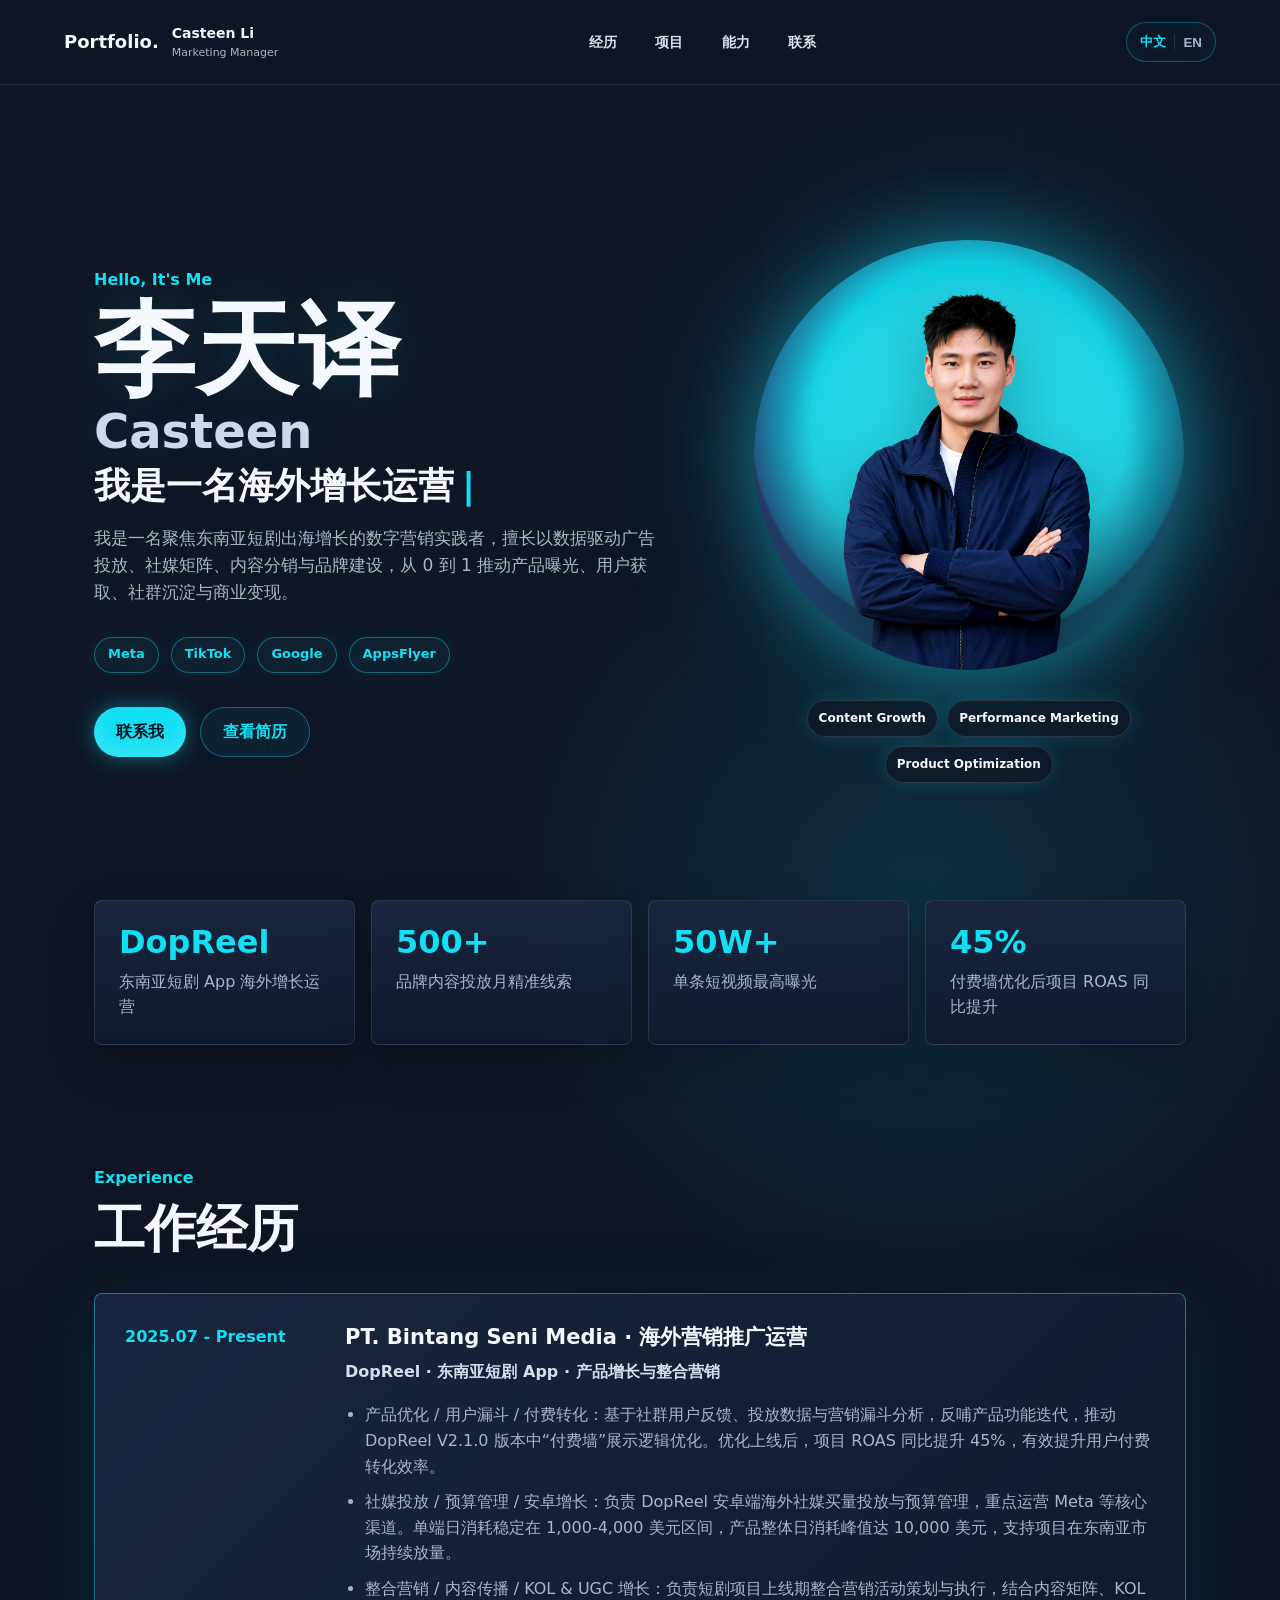
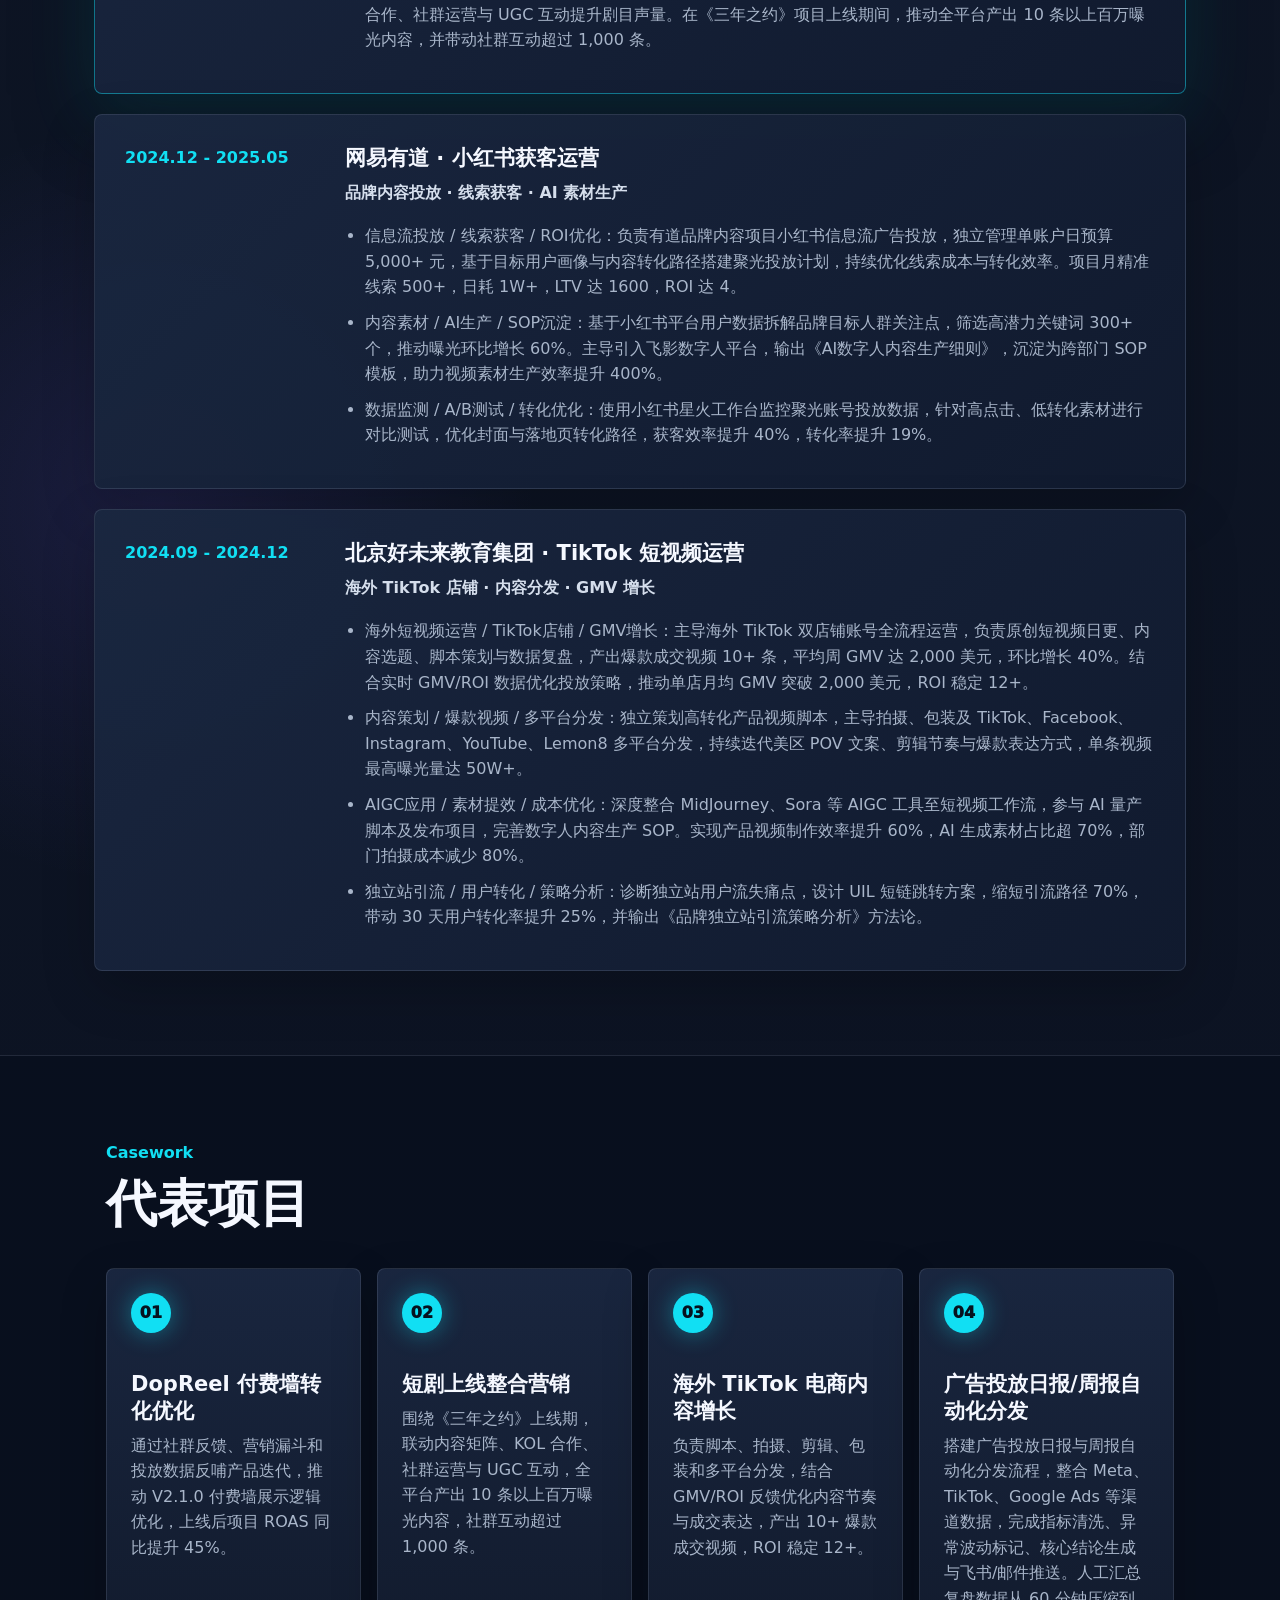
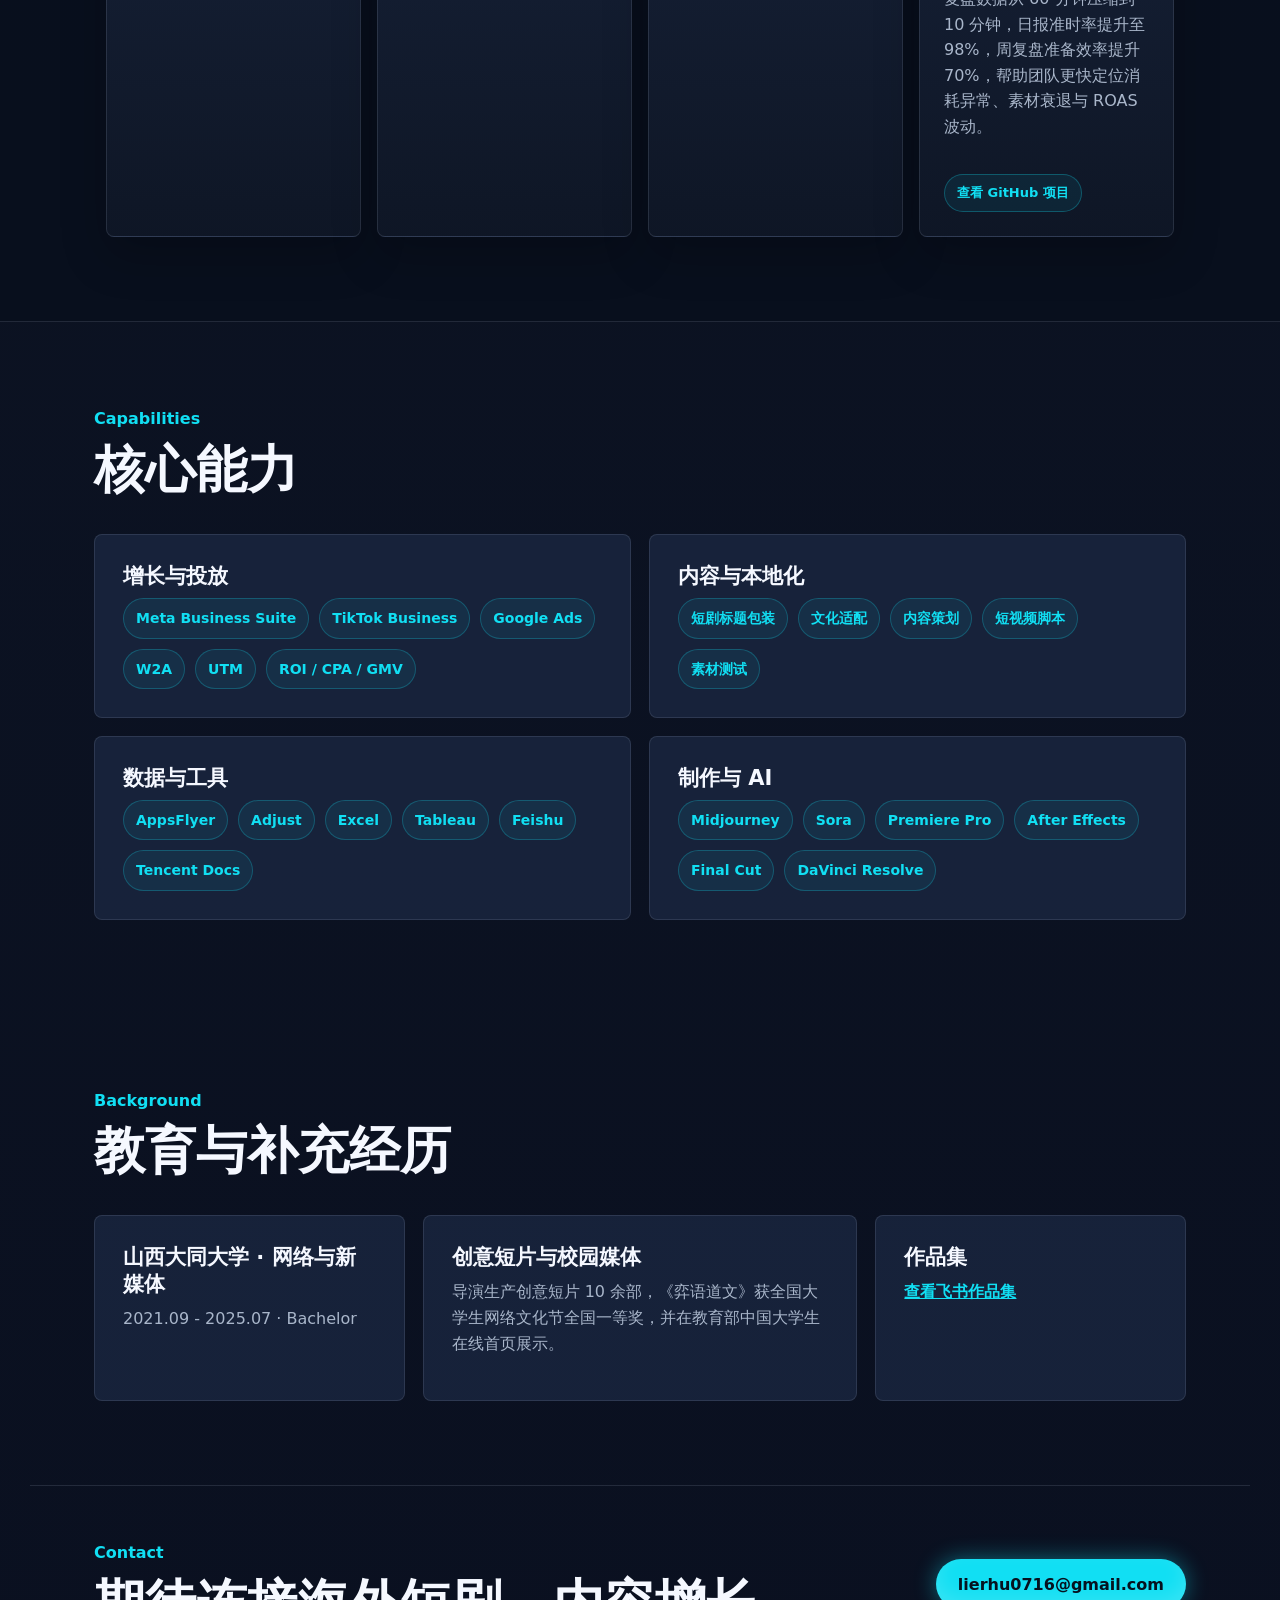
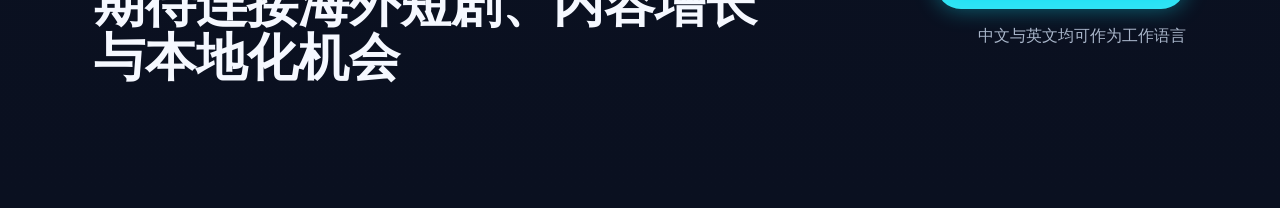
==== commit c7e56359: "Update portfolio website content" ====
--- a/02-网页简历/index.html
+++ b/02-网页简历/index.html
@@ -40,7 +40,7 @@
           <span class="name-secondary" data-zh="Casteen" data-en="李天译">Casteen</span>
         </h1>
         <p class="hero-title" data-zh="我是一名海外增长运营" data-en="And I'm an Overseas Growth Operator">我是一名海外增长运营</p>
-        <p class="hero-summary" data-zh="用文化温度完成本地化破冰，用数据迭代驱动产品优化，打造从用户洞察、内容包装、广告投放、归因排查到转化优化的海外增长闭环。" data-en="I connect cultural localization with data-driven iteration, building full-funnel overseas growth loops from user insight and content packaging to paid media, attribution checks, and conversion optimization.">用文化温度完成本地化破冰，用数据迭代驱动产品优化，打造从用户洞察、内容包装、广告投放、归因排查到转化优化的海外增长闭环。</p>
+        <p class="hero-summary" data-zh="我是一名聚焦东南亚短剧出海增长的数字营销实践者，擅长以数据驱动广告投放、社媒矩阵、内容分销与品牌建设，从 0 到 1 推动产品曝光、用户获取、社群沉淀与商业变现。" data-en="I connect cultural localization with data-driven iteration, building full-funnel overseas growth loops from user insight and content packaging to paid media, attribution checks, and conversion optimization.">我是一名聚焦东南亚短剧出海增长的数字营销实践者，擅长以数据驱动广告投放、社媒矩阵、内容分销与品牌建设，从 0 到 1 推动产品曝光、用户获取、社群沉淀与商业变现。</p>
         <div class="social-row" aria-label="Core platforms">
           <span>Meta</span>
           <span>TikTok</span>
@@ -72,7 +72,7 @@
       </article>
       <article>
         <strong>500+</strong>
-        <span data-zh="教育投放月精准留资线索" data-en="qualified monthly leads in education campaigns">教育投放月精准留资线索</span>
+        <span data-zh="品牌内容投放月精准线索" data-en="qualified monthly leads in brand content campaigns">品牌内容投放月精准线索</span>
       </article>
       <article>
         <strong>50W+</strong>
@@ -108,11 +108,11 @@
           <div class="timeline-date">2024.12 - 2025.05</div>
           <div class="timeline-content">
             <h3 data-zh="网易有道 · 小红书获客运营" data-en="NetEase Youdao · Xiaohongshu Acquisition Operator">网易有道 · 小红书获客运营</h3>
-            <p class="context" data-zh="教培产品投放 · 线索获客 · AI 素材生产" data-en="Education paid acquisition · Lead generation · AI creative production">教培产品投放 · 线索获客 · AI 素材生产</p>
+            <p class="context" data-zh="品牌内容投放 · 线索获客 · AI 素材生产" data-en="Brand content paid acquisition · Lead generation · AI creative production">品牌内容投放 · 线索获客 · AI 素材生产</p>
             <ul>
-              <li data-zh="信息流投放 / 线索获客 / ROI优化：负责有道一对一课程小红书信息流广告投放，独立管理单账户日预算 5,000+ 元，基于用户画像与行业转化路径搭建聚光投放计划，持续优化留资成本与转化效率。项目月精准留资线索 500+，日耗 1W+，LTV 达 1600，ROI 达 4。" data-en="Paid acquisition / Lead generation / ROI optimization: Operated Xiaohongshu paid campaigns for Youdao one-on-one classes, independently managing 5,000+ RMB daily budget per account. Built Juguang campaign plans based on user profiles and conversion paths, generating 500+ qualified monthly leads with 10K+ RMB daily spend, LTV of 1600, and ROI of 4.">信息流投放 / 线索获客 / ROI优化：负责有道一对一课程小红书信息流广告投放，独立管理单账户日预算 5,000+ 元，基于用户画像与行业转化路径搭建聚光投放计划，持续优化留资成本与转化效率。项目月精准留资线索 500+，日耗 1W+，LTV 达 1600，ROI 达 4。</li>
-              <li data-zh="内容素材 / AI生产 / SOP沉淀：基于小红书平台用户数据拆解高中生及家长人群关注点，筛选高潜力关键词 300+ 个，推动曝光环比增长 60%。主导引入飞影数字人平台，输出《AI数字人内容生产细则》，沉淀为跨部门 SOP 模板，助力视频素材生产效率提升 400%。" data-en="Creative production / AI workflow / SOP building: Analyzed Xiaohongshu user data to identify high-school student and parent concerns, screened 300+ high-potential keywords, and increased impressions by 60% MoM. Introduced a digital-human production workflow and documented an AI content SOP, improving video creative production efficiency by 400%.">内容素材 / AI生产 / SOP沉淀：基于小红书平台用户数据拆解高中生及家长人群关注点，筛选高潜力关键词 300+ 个，推动曝光环比增长 60%。主导引入飞影数字人平台，输出《AI数字人内容生产细则》，沉淀为跨部门 SOP 模板，助力视频素材生产效率提升 400%。</li>
-              <li data-zh="数据监测 / A/B测试 / 转化优化：使用小红书星火工作台监控聚光账号投放数据，针对高点击、低留资素材进行对比测试，优化封面与落地页转化路径，获客效率提升 40%，转化率提升 19%。" data-en="Data monitoring / A/B testing / Conversion optimization: Monitored Juguang campaign performance through Xiaohongshu tools, ran A/B tests for high-CTR low-lead creatives, and optimized covers and landing-page paths, improving acquisition efficiency by 40% and conversion rate by 19%.">数据监测 / A/B测试 / 转化优化：使用小红书星火工作台监控聚光账号投放数据，针对高点击、低留资素材进行对比测试，优化封面与落地页转化路径，获客效率提升 40%，转化率提升 19%。</li>
+              <li data-zh="信息流投放 / 线索获客 / ROI优化：负责有道品牌内容项目小红书信息流广告投放，独立管理单账户日预算 5,000+ 元，基于目标用户画像与内容转化路径搭建聚光投放计划，持续优化线索成本与转化效率。项目月精准线索 500+，日耗 1W+，LTV 达 1600，ROI 达 4。" data-en="Paid acquisition / Lead generation / ROI optimization: Operated Xiaohongshu paid campaigns for Youdao brand content projects, independently managing 5,000+ RMB daily budget per account. Built Juguang campaign plans based on target user profiles and content conversion paths, generating 500+ qualified monthly leads with 10K+ RMB daily spend, LTV of 1600, and ROI of 4.">信息流投放 / 线索获客 / ROI优化：负责有道品牌内容项目小红书信息流广告投放，独立管理单账户日预算 5,000+ 元，基于目标用户画像与内容转化路径搭建聚光投放计划，持续优化线索成本与转化效率。项目月精准线索 500+，日耗 1W+，LTV 达 1600，ROI 达 4。</li>
+              <li data-zh="内容素材 / AI生产 / SOP沉淀：基于小红书平台用户数据拆解品牌目标人群关注点，筛选高潜力关键词 300+ 个，推动曝光环比增长 60%。主导引入飞影数字人平台，输出《AI数字人内容生产细则》，沉淀为跨部门 SOP 模板，助力视频素材生产效率提升 400%。" data-en="Creative production / AI workflow / SOP building: Analyzed Xiaohongshu user data to identify brand audience concerns, screened 300+ high-potential keywords, and increased impressions by 60% MoM. Introduced a digital-human production workflow and documented an AI content SOP, improving video creative production efficiency by 400%.">内容素材 / AI生产 / SOP沉淀：基于小红书平台用户数据拆解品牌目标人群关注点，筛选高潜力关键词 300+ 个，推动曝光环比增长 60%。主导引入飞影数字人平台，输出《AI数字人内容生产细则》，沉淀为跨部门 SOP 模板，助力视频素材生产效率提升 400%。</li>
+              <li data-zh="数据监测 / A/B测试 / 转化优化：使用小红书星火工作台监控聚光账号投放数据，针对高点击、低转化素材进行对比测试，优化封面与落地页转化路径，获客效率提升 40%，转化率提升 19%。" data-en="Data monitoring / A/B testing / Conversion optimization: Monitored Juguang campaign performance through Xiaohongshu tools, ran A/B tests for high-CTR low-conversion creatives, and optimized covers and landing-page paths, improving acquisition efficiency by 40% and conversion rate by 19%.">数据监测 / A/B测试 / 转化优化：使用小红书星火工作台监控聚光账号投放数据，针对高点击、低转化素材进行对比测试，优化封面与落地页转化路径，获客效率提升 40%，转化率提升 19%。</li>
             </ul>
           </div>
         </article>
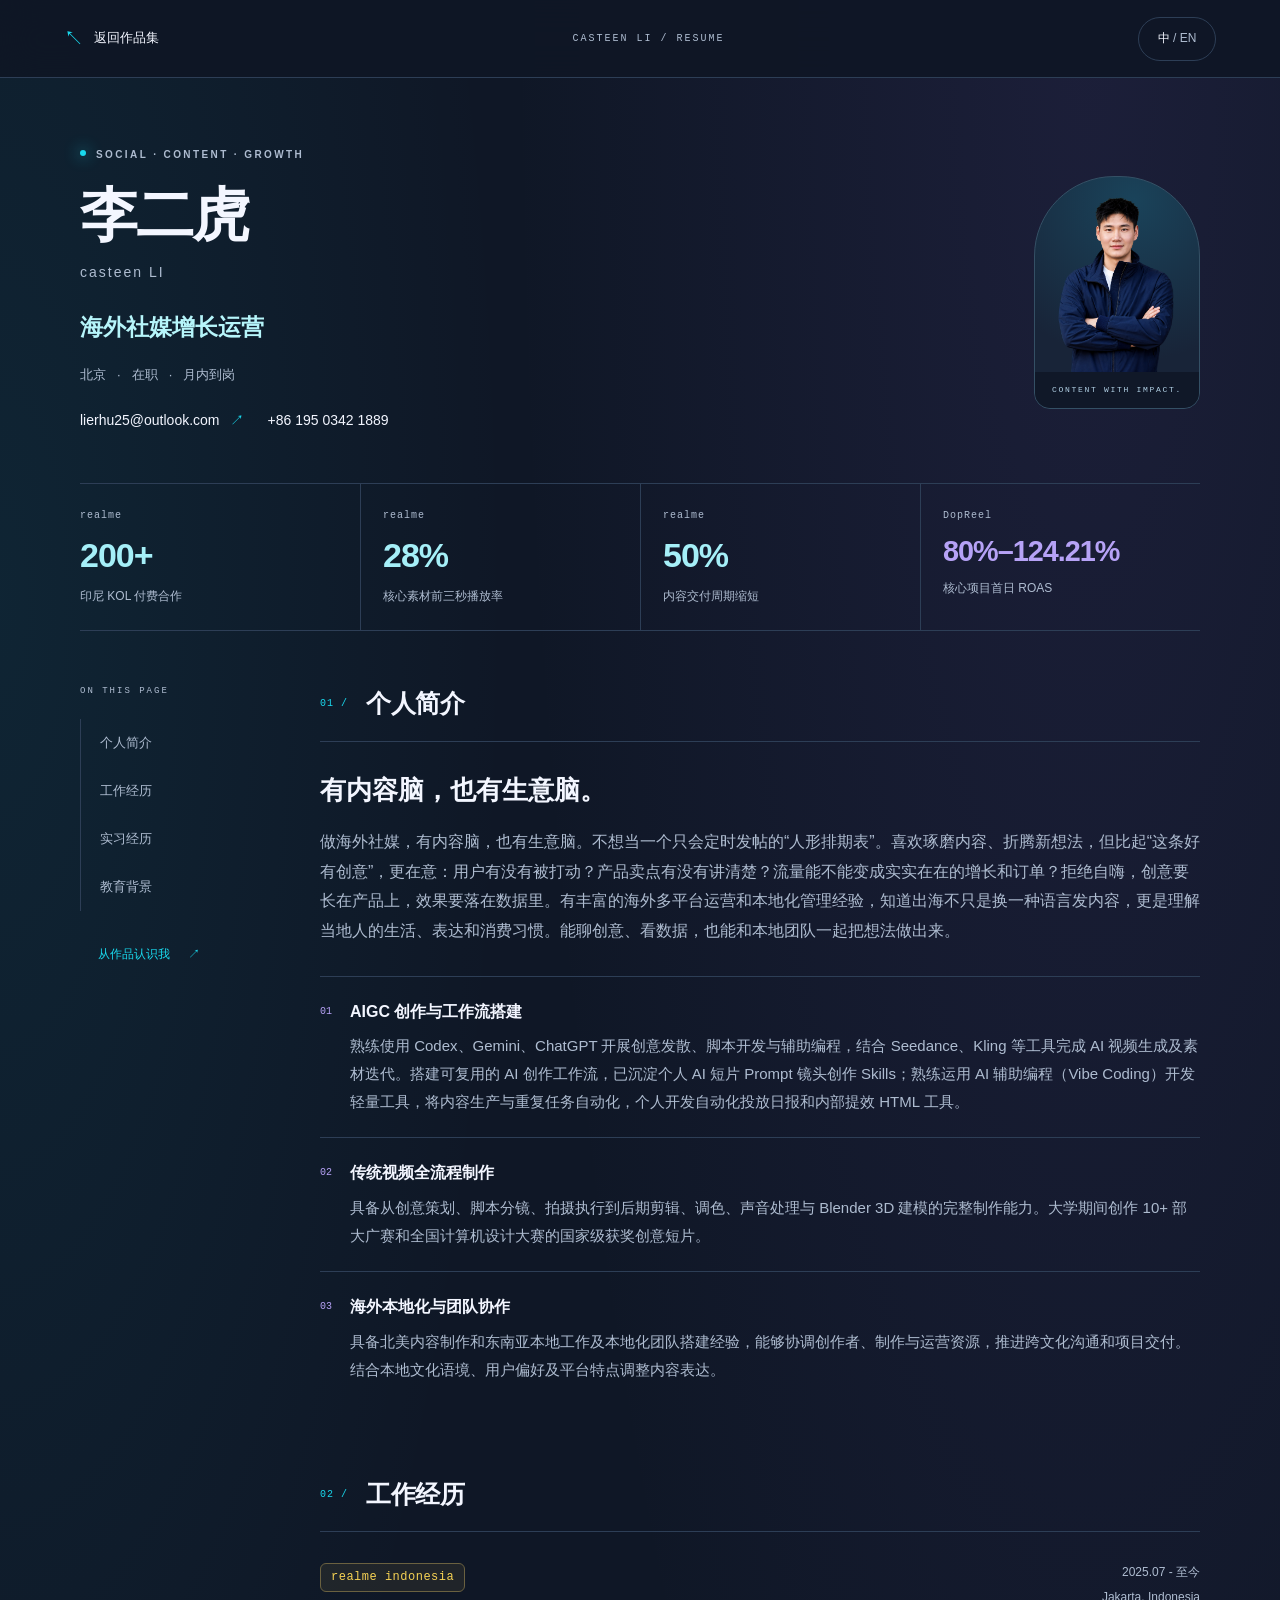
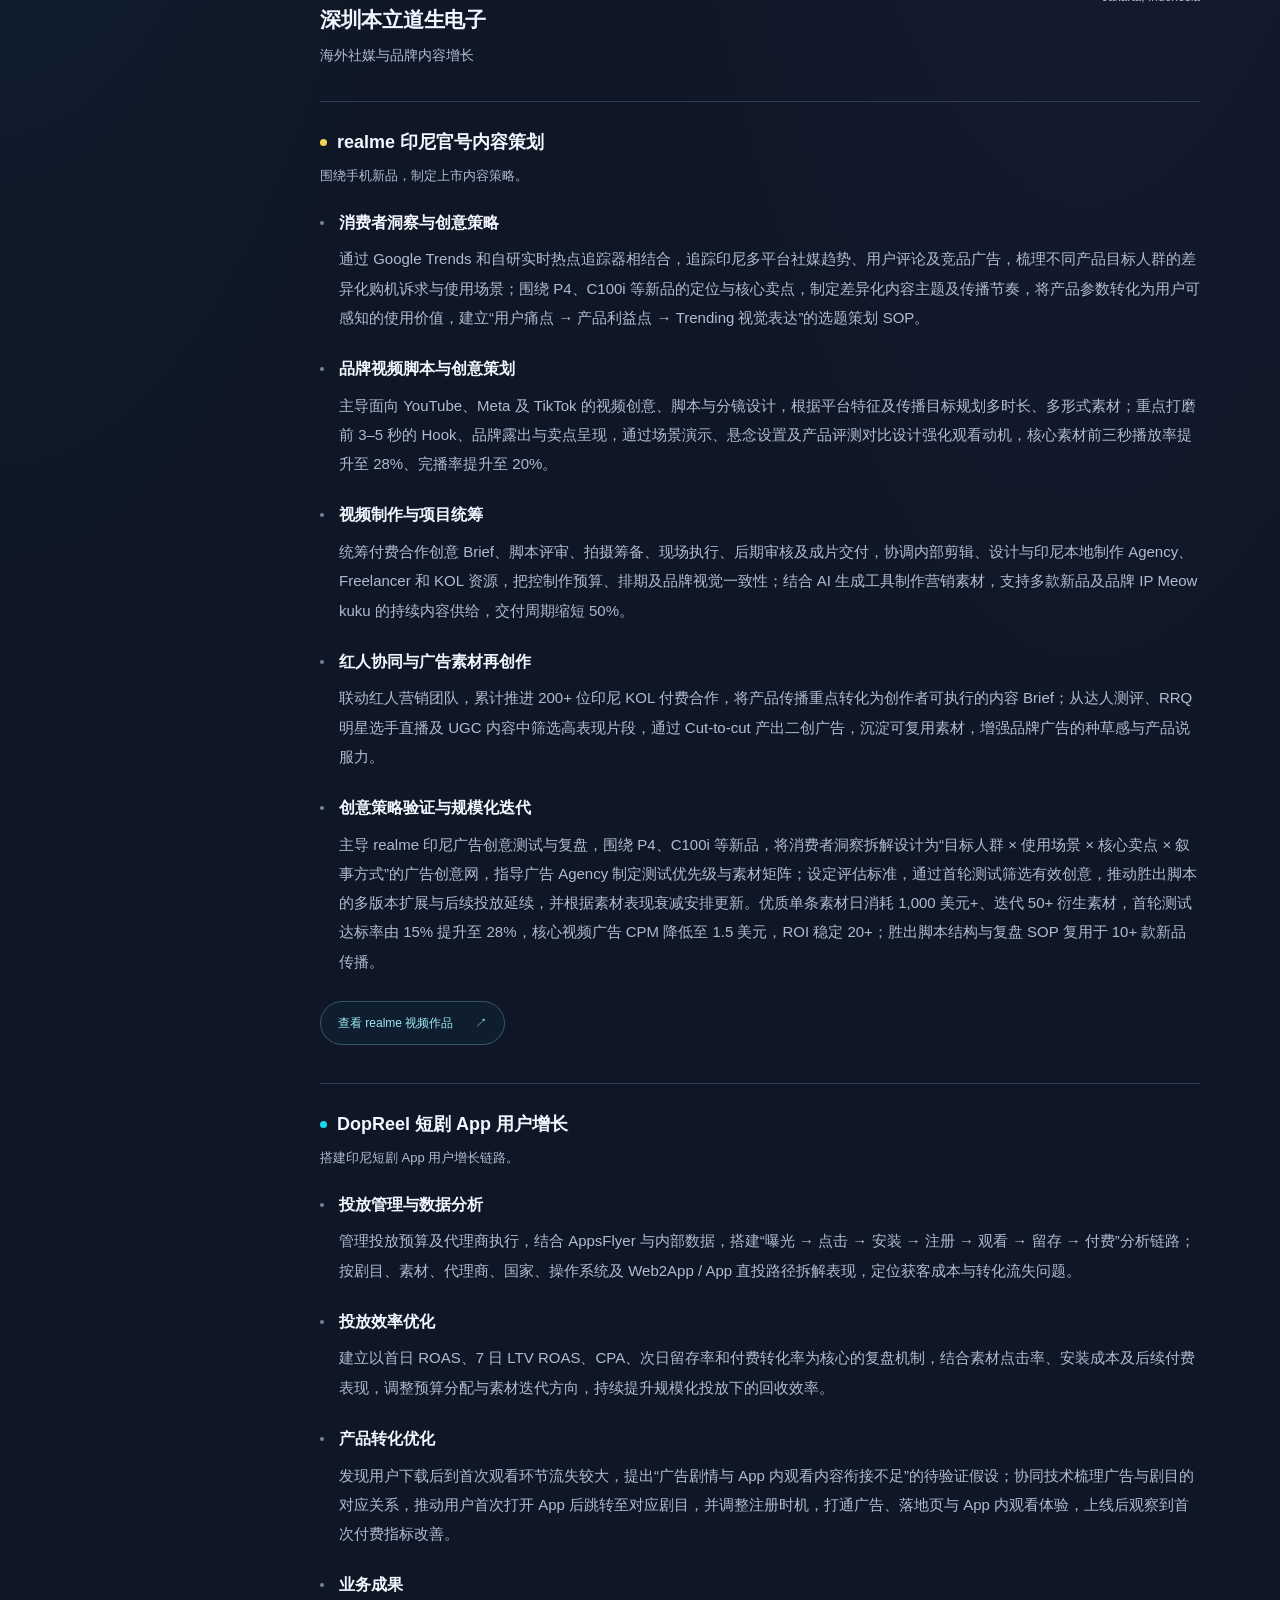
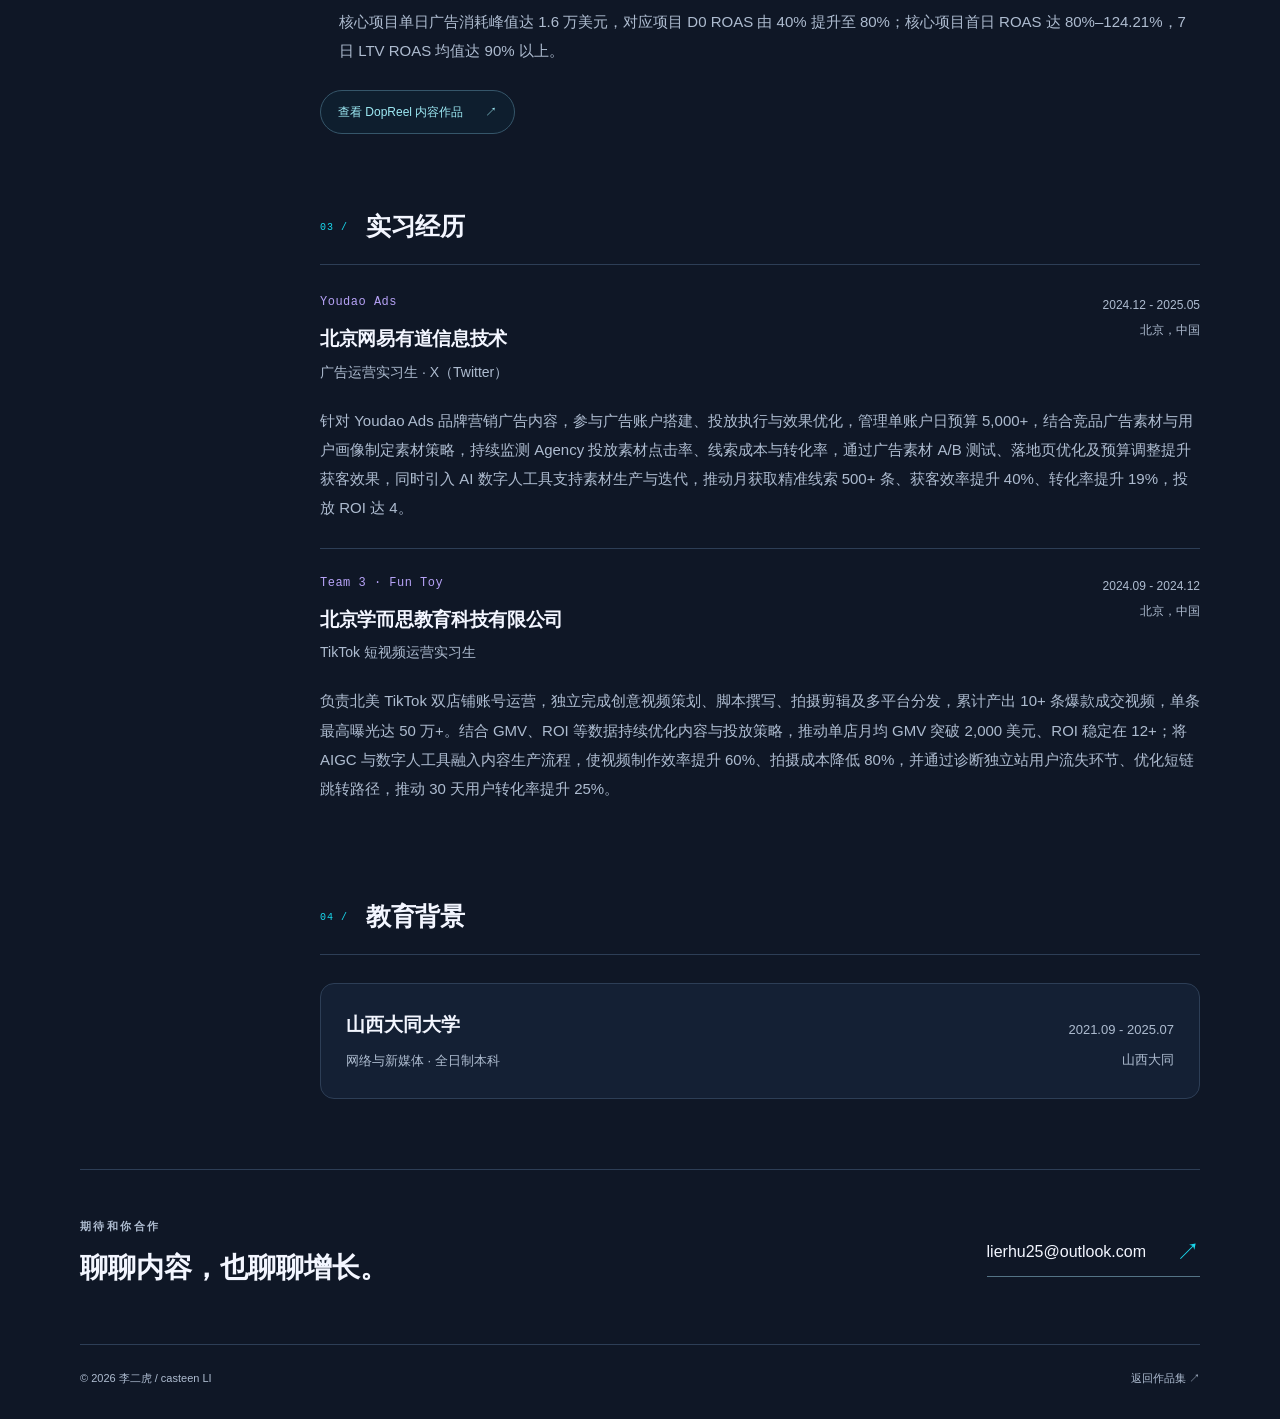
==== commit 1b840b16: "Update linked HTML resume from supplied social media resume PDF" ====
--- a/02-网页简历/index.html
+++ b/02-网页简历/index.html
@@ -1,255 +1,24 @@
 <!DOCTYPE html>
 <html lang="zh-CN">
 <head>
-  <meta charset="UTF-8">
-  <meta name="viewport" content="width=device-width, initial-scale=1.0">
-  <title>Casteen Li | Overseas Growth Resume</title>
-  <meta name="description" content="Casteen Li, overseas marketing and growth operator focused on short drama apps, Southeast Asia, paid media, localization, and content operations.">
-  <link rel="stylesheet" href="style.css">
+<meta charset="UTF-8"><meta name="viewport" content="width=device-width, initial-scale=1">
+<meta name="theme-color" content="#0f1726">
+<title>李二虎 · 海外社媒增长运营简历</title>
+<meta name="description" content="李二虎 / casteen LI 的海外社媒增长运营简历：realme 印尼品牌内容、DopReel 用户增长、网易有道广告运营及北美 TikTok 电商内容。">
+<link rel="stylesheet" href="style.css?v=20260929-pdf-resume"><script src="script.js?v=20260929-pdf-resume" defer></script>
 </head>
-<body>
-  <header class="site-header">
-    <a class="brand" href="#top" aria-label="Back to top">
-      <span class="brand-mark">Portfolio.</span>
-      <span>
-        <strong>Casteen Li</strong>
-        <small>Marketing Manager</small>
-      </span>
-    </a>
-
-    <nav class="nav" aria-label="Primary navigation">
-      <a href="#experience" data-zh="经历" data-en="Experience">经历</a>
-      <a href="#casework" data-zh="项目" data-en="Casework">项目</a>
-      <a href="#skills" data-zh="能力" data-en="Skills">能力</a>
-      <a href="#contact" data-zh="联系" data-en="Contact">联系</a>
-    </nav>
-
-    <button class="language-toggle" type="button" aria-label="Switch language">
-      <span class="lang-zh">中文</span>
-      <span class="divider"></span>
-      <span class="lang-en">EN</span>
-    </button>
-  </header>
-
-  <main id="top">
-    <section class="hero">
-      <div class="hero-copy">
-        <p class="eyebrow" data-zh="Hello, It's Me" data-en="Hello, It's Me">Hello, It's Me</p>
-        <h1>
-          <span class="name-primary" data-zh="李天译" data-en="Casteen Li">李天译</span>
-          <span class="name-secondary" data-zh="Casteen" data-en="李天译">Casteen</span>
-        </h1>
-        <p class="hero-title" data-zh="我是一名海外增长运营" data-en="And I'm an Overseas Growth Operator">我是一名海外增长运营</p>
-        <p class="hero-summary" data-zh="我是一名聚焦东南亚短剧出海增长的数字营销实践者，擅长以数据驱动广告投放、社媒矩阵、内容分销与品牌建设，从 0 到 1 推动产品曝光、用户获取、社群沉淀与商业变现。" data-en="I connect cultural localization with data-driven iteration, building full-funnel overseas growth loops from user insight and content packaging to paid media, attribution checks, and conversion optimization.">我是一名聚焦东南亚短剧出海增长的数字营销实践者，擅长以数据驱动广告投放、社媒矩阵、内容分销与品牌建设，从 0 到 1 推动产品曝光、用户获取、社群沉淀与商业变现。</p>
-        <div class="social-row" aria-label="Core platforms">
-          <span>Meta</span>
-          <span>TikTok</span>
-          <span>Google</span>
-          <span>AppsFlyer</span>
-        </div>
-        <div class="hero-actions">
-          <a class="button primary" href="mailto:lierhu0716@gmail.com" data-zh="联系我" data-en="Contact Me">联系我</a>
-          <a class="button ghost" href="#experience" data-zh="查看简历" data-en="View Resume">查看简历</a>
-        </div>
-      </div>
-
-      <aside class="profile-panel" aria-label="Profile summary">
-        <div class="portrait-glow">
-          <img src="assets/profile-cutout-alpha-v2-tight.png" alt="Casteen Li portrait">
-        </div>
-        <div class="profile-meta">
-          <span>Content Growth</span>
-          <span>Performance Marketing</span>
-          <span>Product Optimization</span>
-        </div>
-      </aside>
-    </section>
-
-    <section class="metrics" aria-label="Career highlights">
-      <article>
-        <strong>DopReel</strong>
-        <span data-zh="东南亚短剧 App 海外增长运营" data-en="Southeast Asia short-drama app growth operations">东南亚短剧 App 海外增长运营</span>
-      </article>
-      <article>
-        <strong>500+</strong>
-        <span data-zh="品牌内容投放月精准线索" data-en="qualified monthly leads in brand content campaigns">品牌内容投放月精准线索</span>
-      </article>
-      <article>
-        <strong>50W+</strong>
-        <span data-zh="单条短视频最高曝光" data-en="peak impressions for one short video">单条短视频最高曝光</span>
-      </article>
-      <article>
-        <strong>45%</strong>
-        <span data-zh="付费墙优化后项目 ROAS 同比提升" data-en="YoY ROAS lift after paywall logic optimization">付费墙优化后项目 ROAS 同比提升</span>
-      </article>
-    </section>
-
-    <section class="section" id="experience">
-      <div class="section-heading">
-        <p data-zh="Experience" data-en="Experience">Experience</p>
-        <h2 data-zh="工作经历" data-en="Work Experience">工作经历</h2>
-      </div>
-
-      <div class="timeline">
-        <article class="timeline-item current">
-          <div class="timeline-date">2025.07 - Present</div>
-          <div class="timeline-content">
-            <h3 data-zh="PT. Bintang Seni Media · 海外营销推广运营" data-en="PT. Bintang Seni Media · Overseas Marketing & Growth Operator">PT. Bintang Seni Media · 海外营销推广运营</h3>
-            <p class="context" data-zh="DopReel · 东南亚短剧 App · 产品增长与整合营销" data-en="DopReel · Southeast Asia short-drama app · Product growth and integrated marketing">DopReel · 东南亚短剧 App · 产品增长与整合营销</p>
-            <ul>
-              <li data-zh="产品优化 / 用户漏斗 / 付费转化：基于社群用户反馈、投放数据与营销漏斗分析，反哺产品功能迭代，推动 DopReel V2.1.0 版本中“付费墙”展示逻辑优化。优化上线后，项目 ROAS 同比提升 45%，有效提升用户付费转化效率。" data-en="Product optimization / User funnel / Paid conversion: Used community feedback, campaign data, and funnel analysis to support product iteration, driving paywall display logic optimization in DopReel V2.1.0. After launch, project ROAS increased 45% YoY, improving paid conversion efficiency.">产品优化 / 用户漏斗 / 付费转化：基于社群用户反馈、投放数据与营销漏斗分析，反哺产品功能迭代，推动 DopReel V2.1.0 版本中“付费墙”展示逻辑优化。优化上线后，项目 ROAS 同比提升 45%，有效提升用户付费转化效率。</li>
-              <li data-zh="社媒投放 / 预算管理 / 安卓增长：负责 DopReel 安卓端海外社媒买量投放与预算管理，重点运营 Meta 等核心渠道。单端日消耗稳定在 1,000-4,000 美元区间，产品整体日消耗峰值达 10,000 美元，支持项目在东南亚市场持续放量。" data-en="Social paid media / Budget management / Android growth: Managed overseas paid social acquisition and budget allocation for DopReel Android, focusing on core channels including Meta. Single-channel daily spend stayed within 1,000-4,000 USD, with total product daily spend peaking at 10,000 USD, supporting continuous scaling in Southeast Asia.">社媒投放 / 预算管理 / 安卓增长：负责 DopReel 安卓端海外社媒买量投放与预算管理，重点运营 Meta 等核心渠道。单端日消耗稳定在 1,000-4,000 美元区间，产品整体日消耗峰值达 10,000 美元，支持项目在东南亚市场持续放量。</li>
-              <li data-zh="整合营销 / 内容传播 / KOL & UGC 增长：负责短剧项目上线期整合营销活动策划与执行，结合内容矩阵、KOL 合作、社群运营与 UGC 互动提升剧目声量。在《三年之约》项目上线期间，推动全平台产出 10 条以上百万曝光内容，并带动社群互动超过 1,000 条。" data-en="Integrated marketing / Content distribution / KOL & UGC growth: Planned and executed launch marketing for short-drama projects, combining content matrix, KOL collaboration, community operations, and UGC engagement. During the launch of Three-Year Promise, drove 10+ million-impression content pieces across platforms and 1,000+ community interactions.">整合营销 / 内容传播 / KOL & UGC 增长：负责短剧项目上线期整合营销活动策划与执行，结合内容矩阵、KOL 合作、社群运营与 UGC 互动提升剧目声量。在《三年之约》项目上线期间，推动全平台产出 10 条以上百万曝光内容，并带动社群互动超过 1,000 条。</li>
-            </ul>
-          </div>
-        </article>
-
-        <article class="timeline-item">
-          <div class="timeline-date">2024.12 - 2025.05</div>
-          <div class="timeline-content">
-            <h3 data-zh="网易有道 · 小红书获客运营" data-en="NetEase Youdao · Xiaohongshu Acquisition Operator">网易有道 · 小红书获客运营</h3>
-            <p class="context" data-zh="品牌内容投放 · 线索获客 · AI 素材生产" data-en="Brand content paid acquisition · Lead generation · AI creative production">品牌内容投放 · 线索获客 · AI 素材生产</p>
-            <ul>
-              <li data-zh="信息流投放 / 线索获客 / ROI优化：负责有道品牌内容项目小红书信息流广告投放，独立管理单账户日预算 5,000+ 元，基于目标用户画像与内容转化路径搭建聚光投放计划，持续优化线索成本与转化效率。项目月精准线索 500+，日耗 1W+，LTV 达 1600，ROI 达 4。" data-en="Paid acquisition / Lead generation / ROI optimization: Operated Xiaohongshu paid campaigns for Youdao brand content projects, independently managing 5,000+ RMB daily budget per account. Built Juguang campaign plans based on target user profiles and content conversion paths, generating 500+ qualified monthly leads with 10K+ RMB daily spend, LTV of 1600, and ROI of 4.">信息流投放 / 线索获客 / ROI优化：负责有道品牌内容项目小红书信息流广告投放，独立管理单账户日预算 5,000+ 元，基于目标用户画像与内容转化路径搭建聚光投放计划，持续优化线索成本与转化效率。项目月精准线索 500+，日耗 1W+，LTV 达 1600，ROI 达 4。</li>
-              <li data-zh="内容素材 / AI生产 / SOP沉淀：基于小红书平台用户数据拆解品牌目标人群关注点，筛选高潜力关键词 300+ 个，推动曝光环比增长 60%。主导引入飞影数字人平台，输出《AI数字人内容生产细则》，沉淀为跨部门 SOP 模板，助力视频素材生产效率提升 400%。" data-en="Creative production / AI workflow / SOP building: Analyzed Xiaohongshu user data to identify brand audience concerns, screened 300+ high-potential keywords, and increased impressions by 60% MoM. Introduced a digital-human production workflow and documented an AI content SOP, improving video creative production efficiency by 400%.">内容素材 / AI生产 / SOP沉淀：基于小红书平台用户数据拆解品牌目标人群关注点，筛选高潜力关键词 300+ 个，推动曝光环比增长 60%。主导引入飞影数字人平台，输出《AI数字人内容生产细则》，沉淀为跨部门 SOP 模板，助力视频素材生产效率提升 400%。</li>
-              <li data-zh="数据监测 / A/B测试 / 转化优化：使用小红书星火工作台监控聚光账号投放数据，针对高点击、低转化素材进行对比测试，优化封面与落地页转化路径，获客效率提升 40%，转化率提升 19%。" data-en="Data monitoring / A/B testing / Conversion optimization: Monitored Juguang campaign performance through Xiaohongshu tools, ran A/B tests for high-CTR low-conversion creatives, and optimized covers and landing-page paths, improving acquisition efficiency by 40% and conversion rate by 19%.">数据监测 / A/B测试 / 转化优化：使用小红书星火工作台监控聚光账号投放数据，针对高点击、低转化素材进行对比测试，优化封面与落地页转化路径，获客效率提升 40%，转化率提升 19%。</li>
-            </ul>
-          </div>
-        </article>
-
-        <article class="timeline-item">
-          <div class="timeline-date">2024.09 - 2024.12</div>
-          <div class="timeline-content">
-            <h3 data-zh="北京好未来教育集团 · TikTok 短视频运营" data-en="TAL Education Group · TikTok Short Video Operator">北京好未来教育集团 · TikTok 短视频运营</h3>
-            <p class="context" data-zh="海外 TikTok 店铺 · 内容分发 · GMV 增长" data-en="Overseas TikTok shops · Content distribution · GMV growth">海外 TikTok 店铺 · 内容分发 · GMV 增长</p>
-            <ul>
-              <li data-zh="海外短视频运营 / TikTok店铺 / GMV增长：主导海外 TikTok 双店铺账号全流程运营，负责原创短视频日更、内容选题、脚本策划与数据复盘，产出爆款成交视频 10+ 条，平均周 GMV 达 2,000 美元，环比增长 40%。结合实时 GMV/ROI 数据优化投放策略，推动单店月均 GMV 突破 2,000 美元，ROI 稳定 12+。" data-en="Overseas short-video ops / TikTok shops / GMV growth: Led end-to-end operation of two overseas TikTok shop accounts, owning daily original videos, topic selection, scripts, and data review. Produced 10+ high-performing sales videos, reached 2,000 USD average weekly GMV with 40% growth, and kept ROI above 12.">海外短视频运营 / TikTok店铺 / GMV增长：主导海外 TikTok 双店铺账号全流程运营，负责原创短视频日更、内容选题、脚本策划与数据复盘，产出爆款成交视频 10+ 条，平均周 GMV 达 2,000 美元，环比增长 40%。结合实时 GMV/ROI 数据优化投放策略，推动单店月均 GMV 突破 2,000 美元，ROI 稳定 12+。</li>
-              <li data-zh="内容策划 / 爆款视频 / 多平台分发：独立策划高转化产品视频脚本，主导拍摄、包装及 TikTok、Facebook、Instagram、YouTube、Lemon8 多平台分发，持续迭代美区 POV 文案、剪辑节奏与爆款表达方式，单条视频最高曝光量达 50W+。" data-en="Content planning / Viral videos / Multi-platform distribution: Independently planned high-converting product scripts and led filming, packaging, and distribution across TikTok, Facebook, Instagram, YouTube, and Lemon8. Iterated US-market POV copy, editing rhythm, and sales messaging, with one video reaching 500K+ impressions.">内容策划 / 爆款视频 / 多平台分发：独立策划高转化产品视频脚本，主导拍摄、包装及 TikTok、Facebook、Instagram、YouTube、Lemon8 多平台分发，持续迭代美区 POV 文案、剪辑节奏与爆款表达方式，单条视频最高曝光量达 50W+。</li>
-              <li data-zh="AIGC应用 / 素材提效 / 成本优化：深度整合 MidJourney、Sora 等 AIGC 工具至短视频工作流，参与 AI 量产脚本及发布项目，完善数字人内容生产 SOP。实现产品视频制作效率提升 60%，AI 生成素材占比超 70%，部门拍摄成本减少 80%。" data-en="AIGC application / Production efficiency / Cost optimization: Integrated MidJourney, Sora, and other AIGC tools into the short-video workflow, participated in AI script mass-production and publishing projects, and improved digital-human content SOPs. Increased product video production efficiency by 60%, lifted AI-generated assets above 70% of output, and reduced shooting costs by 80%.">AIGC应用 / 素材提效 / 成本优化：深度整合 MidJourney、Sora 等 AIGC 工具至短视频工作流，参与 AI 量产脚本及发布项目，完善数字人内容生产 SOP。实现产品视频制作效率提升 60%，AI 生成素材占比超 70%，部门拍摄成本减少 80%。</li>
-              <li data-zh="独立站引流 / 用户转化 / 策略分析：诊断独立站用户流失痛点，设计 UIL 短链跳转方案，缩短引流路径 70%，带动 30 天用户转化率提升 25%，并输出《品牌独立站引流策略分析》方法论。" data-en="Independent-site traffic / User conversion / Strategy analysis: Diagnosed user drop-off points on the independent site, designed a UIL short-link redirect solution, shortened the traffic path by 70%, improved 30-day user conversion by 25%, and delivered the Brand Independent Site Traffic Strategy Analysis framework.">独立站引流 / 用户转化 / 策略分析：诊断独立站用户流失痛点，设计 UIL 短链跳转方案，缩短引流路径 70%，带动 30 天用户转化率提升 25%，并输出《品牌独立站引流策略分析》方法论。</li>
-            </ul>
-          </div>
-        </article>
-      </div>
-    </section>
-
-    <section class="section alt" id="casework">
-      <div class="section-heading">
-        <p data-zh="Casework" data-en="Casework">Casework</p>
-        <h2 data-zh="代表项目" data-en="Selected Projects">代表项目</h2>
-      </div>
-
-      <div class="case-grid">
-        <article class="case-card">
-          <span>01</span>
-          <h3 data-zh="DopReel 付费墙转化优化" data-en="DopReel Paywall Conversion Optimization">DopReel 付费墙转化优化</h3>
-          <p data-zh="通过社群反馈、营销漏斗和投放数据反哺产品迭代，推动 V2.1.0 付费墙展示逻辑优化，上线后项目 ROAS 同比提升 45%。" data-en="Used community feedback, marketing funnel data, and paid media insights to support DopReel V2.1.0 paywall display optimization, increasing project ROAS by 45% YoY after launch.">通过社群反馈、营销漏斗和投放数据反哺产品迭代，推动 V2.1.0 付费墙展示逻辑优化，上线后项目 ROAS 同比提升 45%。</p>
-        </article>
-        <article class="case-card">
-          <span>02</span>
-          <h3 data-zh="短剧上线整合营销" data-en="Short-Drama Launch Integrated Marketing">短剧上线整合营销</h3>
-          <p data-zh="围绕《三年之约》上线期，联动内容矩阵、KOL 合作、社群运营与 UGC 互动，全平台产出 10 条以上百万曝光内容，社群互动超过 1,000 条。" data-en="For the launch of Three-Year Promise, connected content matrix, KOL collaboration, community operations, and UGC engagement, producing 10+ million-impression content pieces and 1,000+ community interactions.">围绕《三年之约》上线期，联动内容矩阵、KOL 合作、社群运营与 UGC 互动，全平台产出 10 条以上百万曝光内容，社群互动超过 1,000 条。</p>
-        </article>
-        <article class="case-card">
-          <span>03</span>
-          <h3 data-zh="海外 TikTok 电商内容增长" data-en="Overseas TikTok Commerce Growth">海外 TikTok 电商内容增长</h3>
-          <p data-zh="负责脚本、拍摄、剪辑、包装和多平台分发，结合 GMV/ROI 反馈优化内容节奏与成交表达，产出 10+ 爆款成交视频，ROI 稳定 12+。" data-en="Owned scripts, shooting, editing, packaging, and multi-platform distribution, using GMV/ROI feedback to refine content rhythm and sales messaging. Produced 10+ high-performing sales videos while keeping ROI above 12.">负责脚本、拍摄、剪辑、包装和多平台分发，结合 GMV/ROI 反馈优化内容节奏与成交表达，产出 10+ 爆款成交视频，ROI 稳定 12+。</p>
-        </article>
-        <article class="case-card">
-          <span>04</span>
-          <h3 data-zh="广告投放日报/周报自动化分发" data-en="Automated Paid Media Daily & Weekly Reports">广告投放日报/周报自动化分发</h3>
-          <p data-zh="搭建广告投放日报与周报自动化分发流程，整合 Meta、TikTok、Google Ads 等渠道数据，完成指标清洗、异常波动标记、核心结论生成与飞书/邮件推送。人工汇总复盘数据从 60 分钟压缩到 10 分钟，日报准时率提升至 98%，周复盘准备效率提升 70%，帮助团队更快定位消耗异常、素材衰退与 ROAS 波动。" data-en="Built an automated daily and weekly paid media reporting workflow across Meta, TikTok, and Google Ads, covering metric cleaning, anomaly tagging, insight generation, and Feishu/email distribution. Reduced manual data aggregation and review time from 60 minutes to 10 minutes, increased on-time report delivery to 98%, and improved weekly review preparation efficiency by 70%.">搭建广告投放日报与周报自动化分发流程，整合 Meta、TikTok、Google Ads 等渠道数据，完成指标清洗、异常波动标记、核心结论生成与飞书/邮件推送。人工汇总复盘数据从 60 分钟压缩到 10 分钟，日报准时率提升至 98%，周复盘准备效率提升 70%，帮助团队更快定位消耗异常、素材衰退与 ROAS 波动。</p>
-          <a class="case-link" href="https://github.com/casteen-li/ad-report-automation" target="_blank" rel="noreferrer" data-zh="查看 GitHub 项目" data-en="View GitHub Project">查看 GitHub 项目</a>
-        </article>
-      </div>
-    </section>
-
-    <section class="section" id="skills">
-      <div class="section-heading">
-        <p data-zh="Capabilities" data-en="Capabilities">Capabilities</p>
-        <h2 data-zh="核心能力" data-en="Core Skills">核心能力</h2>
-      </div>
-
-      <div class="skill-layout">
-        <div class="skill-block">
-          <h3 data-zh="增长与投放" data-en="Growth & Paid Media">增长与投放</h3>
-          <div class="tag-list">
-            <span>Meta Business Suite</span>
-            <span>TikTok Business</span>
-            <span>Google Ads</span>
-            <span>W2A</span>
-            <span>UTM</span>
-            <span>ROI / CPA / GMV</span>
-          </div>
-        </div>
-        <div class="skill-block">
-          <h3 data-zh="内容与本地化" data-en="Content & Localization">内容与本地化</h3>
-          <div class="tag-list">
-            <span data-zh="短剧标题包装" data-en="Drama title packaging">短剧标题包装</span>
-            <span data-zh="文化适配" data-en="Cultural adaptation">文化适配</span>
-            <span data-zh="内容策划" data-en="Content planning">内容策划</span>
-            <span data-zh="短视频脚本" data-en="Short video scripts">短视频脚本</span>
-            <span data-zh="素材测试" data-en="Creative testing">素材测试</span>
-          </div>
-        </div>
-        <div class="skill-block">
-          <h3 data-zh="数据与工具" data-en="Data & Tools">数据与工具</h3>
-          <div class="tag-list">
-            <span>AppsFlyer</span>
-            <span>Adjust</span>
-            <span>Excel</span>
-            <span>Tableau</span>
-            <span>Feishu</span>
-            <span>Tencent Docs</span>
-          </div>
-        </div>
-        <div class="skill-block">
-          <h3 data-zh="制作与 AI" data-en="Production & AI">制作与 AI</h3>
-          <div class="tag-list">
-            <span>Midjourney</span>
-            <span>Sora</span>
-            <span>Premiere Pro</span>
-            <span>After Effects</span>
-            <span>Final Cut</span>
-            <span>DaVinci Resolve</span>
-          </div>
-        </div>
-      </div>
-    </section>
-
-    <section class="section education">
-      <div class="section-heading">
-        <p data-zh="Background" data-en="Background">Background</p>
-        <h2 data-zh="教育与补充经历" data-en="Education & Additional Experience">教育与补充经历</h2>
-      </div>
-      <div class="background-grid">
-        <article>
-          <h3 data-zh="山西大同大学 · 网络与新媒体" data-en="Shanxi Datong University · Network and New Media">山西大同大学 · 网络与新媒体</h3>
-          <p>2021.09 - 2025.07 · Bachelor</p>
-        </article>
-        <article>
-          <h3 data-zh="创意短片与校园媒体" data-en="Creative Film & Campus Media">创意短片与校园媒体</h3>
-          <p data-zh="导演生产创意短片 10 余部，《弈语道文》获全国大学生网络文化节全国一等奖，并在教育部中国大学生在线首页展示。" data-en="Directed 10+ creative short films. Yi Yu Dao Wen won a national first prize at the National College Student Online Culture Festival and was featured on the Ministry of Education's China College Student Online homepage.">导演生产创意短片 10 余部，《弈语道文》获全国大学生网络文化节全国一等奖，并在教育部中国大学生在线首页展示。</p>
-        </article>
-        <article>
-          <h3 data-zh="作品集" data-en="Portfolio">作品集</h3>
-          <p><a href="https://xwwj8gvuy9h.feishu.cn/wiki/UAMtwRM6Qi1jEekRa4ecPHbEnuc" target="_blank" rel="noreferrer" data-zh="查看飞书作品集" data-en="View Feishu Portfolio">查看飞书作品集</a></p>
-        </article>
-      </div>
-    </section>
-
-    <section class="contact" id="contact">
-      <div>
-        <p class="eyebrow" data-zh="Contact" data-en="Contact">Contact</p>
-        <h2 data-zh="期待连接海外短剧、内容增长与本地化机会" data-en="Open to short drama, content growth, and localization opportunities">期待连接海外短剧、内容增长与本地化机会</h2>
-      </div>
-      <div class="contact-actions">
-        <a class="button primary" href="mailto:lierhu0716@gmail.com">lierhu0716@gmail.com</a>
-        <p data-zh="中文与英文均可作为工作语言" data-en="Working languages: Chinese and English">中文与英文均可作为工作语言</p>
-      </div>
-    </section>
-  </main>
-
-  <script src="script.js"></script>
-</body>
-</html>
+<body id="top">
+<a class="skip-link" href="#experience"><span data-zh="跳到工作经历" data-en="Skip to experience">跳到工作经历</span></a>
+<header class="site-header"><a class="back-link" href="../index.html#about"><span aria-hidden="true">↖</span><span data-zh="返回作品集" data-en="Back to portfolio">返回作品集</span></a><span class="header-label">CASTEEN LI / RESUME</span><button class="language-toggle" type="button" aria-label="Switch to English"><span class="lang-zh">中</span><span aria-hidden="true"> / </span><span class="lang-en">EN</span></button></header>
+<main class="page-width">
+<section class="resume-hero" aria-labelledby="resume-name"><div class="hero-copy"><p class="eyebrow">SOCIAL · CONTENT · GROWTH</p><h1 id="resume-name"><span data-zh="李二虎" data-en="casteen LI">李二虎</span> <small data-zh="casteen LI" data-en="李二虎">casteen LI</small></h1><p class="hero-role" data-zh="海外社媒增长运营" data-en="Overseas Social Media &amp; Growth">海外社媒增长运营</p><div class="availability"><span data-zh="北京" data-en="Beijing">北京</span><span aria-hidden="true">·</span><span data-zh="在职" data-en="Currently employed">在职</span><span aria-hidden="true">·</span><span data-zh="月内到岗" data-en="Available within one month">月内到岗</span></div><div class="contact-row"><a href="mailto:lierhu25@outlook.com">lierhu25@outlook.com <span aria-hidden="true">↗</span></a><a href="tel:+8619503421889">+86 195 0342 1889</a></div></div><div class="portrait"><img src="assets/profile-cutout-alpha-v2-tight.png" alt="李二虎 / casteen LI" width="240" height="280"><span class="portrait-caption">CONTENT WITH IMPACT.</span></div></section>
+<section class="metrics" aria-label="Career highlights"><div class="metric"><span class="metric-scope">realme</span><strong>200+</strong><span data-zh="印尼 KOL 付费合作" data-en="Paid Indonesian KOL collaborations">印尼 KOL 付费合作</span></div><div class="metric"><span class="metric-scope">realme</span><strong>28%</strong><span data-zh="核心素材前三秒播放率" data-en="Three-second view rate · key creatives">核心素材前三秒播放率</span></div><div class="metric"><span class="metric-scope">realme</span><strong>50%</strong><span data-zh="内容交付周期缩短" data-en="Shorter content delivery cycles">内容交付周期缩短</span></div><div class="metric"><span class="metric-scope">DopReel</span><strong>80%–124.21%</strong><span data-zh="核心项目首日 ROAS" data-en="Day-zero ROAS · core projects">核心项目首日 ROAS</span></div></section>
+<div class="resume-layout"><aside class="section-index"><p>ON THIS PAGE</p><nav aria-label="简历目录"><a href="#profile"><span data-zh="个人简介" data-en="Profile">个人简介</span></a><a href="#experience"><span data-zh="工作经历" data-en="Experience">工作经历</span></a><a href="#internships"><span data-zh="实习经历" data-en="Internships">实习经历</span></a><a href="#education"><span data-zh="教育背景" data-en="Education">教育背景</span></a></nav><a class="portfolio-link" href="../index.html#projects"><span data-zh="从作品认识我" data-en="Explore my work">从作品认识我</span> <span aria-hidden="true">↗</span></a></aside><div class="resume-content">
+<section class="resume-section" id="profile"><div class="section-heading"><span>01 /</span><h2 data-zh="个人简介" data-en="Profile">个人简介</h2></div><p class="statement" data-zh="有内容脑，也有生意脑。" data-en="Creative thinking. Commercial focus.">有内容脑，也有生意脑。</p><p class="intro-text" data-zh="做海外社媒，有内容脑，也有生意脑。不想当一个只会定时发帖的“人形排期表”。喜欢琢磨内容、折腾新想法，但比起“这条好有创意”，更在意：用户有没有被打动？产品卖点有没有讲清楚？流量能不能变成实实在在的增长和订单？拒绝自嗨，创意要长在产品上，效果要落在数据里。有丰富的海外多平台运营和本地化管理经验，知道出海不只是换一种语言发内容，更是理解当地人的生活、表达和消费习惯。能聊创意、看数据，也能和本地团队一起把想法做出来。" data-en="I bring both a creative mindset and a commercial perspective to overseas social media. I want to do more than schedule posts. I enjoy exploring content and new ideas, but beyond creativity, I ask: did we connect with the audience, explain the product, and turn attention into growth and orders? Creativity should serve the product, and results should show in the data. With experience across overseas platforms and local teams, I know localization means understanding how people live, communicate, and shop. I can discuss ideas, read performance data, and work with local teams to bring a concept to life.">做海外社媒，有内容脑，也有生意脑。不想当一个只会定时发帖的“人形排期表”。喜欢琢磨内容、折腾新想法，但比起“这条好有创意”，更在意：用户有没有被打动？产品卖点有没有讲清楚？流量能不能变成实实在在的增长和订单？拒绝自嗨，创意要长在产品上，效果要落在数据里。有丰富的海外多平台运营和本地化管理经验，知道出海不只是换一种语言发内容，更是理解当地人的生活、表达和消费习惯。能聊创意、看数据，也能和本地团队一起把想法做出来。</p><div class="capabilities"><article class="capability"><span class="capability-index">01</span><div><h3 data-zh="AIGC 创作与工作流搭建" data-en="AIGC &amp; creative workflows">AIGC 创作与工作流搭建</h3><p data-zh="熟练使用 Codex、Gemini、ChatGPT 开展创意发散、脚本开发与辅助编程，结合 Seedance、Kling 等工具完成 AI 视频生成及素材迭代。搭建可复用的 AI 创作工作流，已沉淀个人 AI 短片 Prompt 镜头创作 Skills；熟练运用 AI 辅助编程（Vibe Coding）开发轻量工具，将内容生产与重复任务自动化，个人开发自动化投放日报和内部提效 HTML 工具。" data-en="Use Codex, Gemini, and ChatGPT for ideation, script development, and assisted coding, alongside Seedance and Kling for AI video generation and creative iteration. Build reusable AI workflows and shot-prompt Skills for personal short films. Use AI-assisted coding to create lightweight tools, including automated ad reports and internal HTML tools.">熟练使用 Codex、Gemini、ChatGPT 开展创意发散、脚本开发与辅助编程，结合 Seedance、Kling 等工具完成 AI 视频生成及素材迭代。搭建可复用的 AI 创作工作流，已沉淀个人 AI 短片 Prompt 镜头创作 Skills；熟练运用 AI 辅助编程（Vibe Coding）开发轻量工具，将内容生产与重复任务自动化，个人开发自动化投放日报和内部提效 HTML 工具。</p></div></article><article class="capability"><span class="capability-index">02</span><div><h3 data-zh="传统视频全流程制作" data-en="End-to-end video production">传统视频全流程制作</h3><p data-zh="具备从创意策划、脚本分镜、拍摄执行到后期剪辑、调色、声音处理与 Blender 3D 建模的完整制作能力。大学期间创作 10+ 部大广赛和全国计算机设计大赛的国家级获奖创意短片。" data-en="Cover the full production process: concepts, scripts, storyboards, filming, editing, color grading, sound, and Blender 3D modeling. Created 10+ creative shorts during university that received national awards in the National College Students Advertising Art Competition and the Chinese Collegiate Computing Competition.">具备从创意策划、脚本分镜、拍摄执行到后期剪辑、调色、声音处理与 Blender 3D 建模的完整制作能力。大学期间创作 10+ 部大广赛和全国计算机设计大赛的国家级获奖创意短片。</p></div></article><article class="capability"><span class="capability-index">03</span><div><h3 data-zh="海外本地化与团队协作" data-en="Localization &amp; collaboration">海外本地化与团队协作</h3><p data-zh="具备北美内容制作和东南亚本地工作及本地化团队搭建经验，能够协调创作者、制作与运营资源，推进跨文化沟通和项目交付。结合本地文化语境、用户偏好及平台特点调整内容表达。" data-en="Experience creating content for North America, working in Southeast Asia, and building local teams. Coordinate creators, production, and operations to deliver projects across cultures, adapting content to local context, audience preferences, and platform behavior.">具备北美内容制作和东南亚本地工作及本地化团队搭建经验，能够协调创作者、制作与运营资源，推进跨文化沟通和项目交付。结合本地文化语境、用户偏好及平台特点调整内容表达。</p></div></article></div></section>
+<section class="resume-section" id="experience"><div class="section-heading"><span>02 /</span><h2 data-zh="工作经历" data-en="Experience">工作经历</h2></div><article class="job-card"><div class="job-top"><div><p class="job-brand realme-brand">realme indonesia</p><h3 data-zh="深圳本立道生电子" data-en="Shenzhen Benli Daosheng Electronics">深圳本立道生电子</h3><p class="job-role" data-zh="海外社媒与品牌内容增长" data-en="Overseas Social Media &amp; Brand Content Growth">海外社媒与品牌内容增长</p></div><div class="job-meta"><p data-zh="2025.07 - 至今" data-en="Jul 2025 - Present">2025.07 - 至今</p><p>Jakarta, Indonesia</p></div></div><section class="job-project" aria-labelledby="realme-title"><div class="project-heading"><span class="project-dot realme-dot" aria-hidden="true"></span><h3 id="realme-title" data-zh="realme 印尼官号内容策划" data-en="realme Indonesia · Brand content">realme 印尼官号内容策划</h3></div><p class="project-context" data-zh="围绕手机新品，制定上市内容策略。" data-en="Launch content strategies for new smartphones.">围绕手机新品，制定上市内容策略。</p><ul class="achievement-list"><li><h4 data-zh="消费者洞察与创意策略" data-en="Consumer insight &amp; creative strategy">消费者洞察与创意策略</h4><p data-zh="通过 Google Trends 和自研实时热点追踪器相结合，追踪印尼多平台社媒趋势、用户评论及竞品广告，梳理不同产品目标人群的差异化购机诉求与使用场景；围绕 P4、C100i 等新品的定位与核心卖点，制定差异化内容主题及传播节奏，将产品参数转化为用户可感知的使用价值，建立“用户痛点 → 产品利益点 → Trending 视觉表达”的选题策划 SOP。" data-en="Combine Google Trends with a self-developed trend tracker to monitor Indonesian social trends, comments, and competitor ads. Identify purchase needs and use cases for different product audiences. Develop distinct content themes and release plans for P4, C100i, and other launches, translating specifications into user value through a repeatable pain point → product benefit → trending visual expression process.">通过 Google Trends 和自研实时热点追踪器相结合，追踪印尼多平台社媒趋势、用户评论及竞品广告，梳理不同产品目标人群的差异化购机诉求与使用场景；围绕 P4、C100i 等新品的定位与核心卖点，制定差异化内容主题及传播节奏，将产品参数转化为用户可感知的使用价值，建立“用户痛点 → 产品利益点 → Trending 视觉表达”的选题策划 SOP。</p></li><li><h4 data-zh="品牌视频脚本与创意策划" data-en="Video concepts, scripts &amp; storyboards">品牌视频脚本与创意策划</h4><p data-zh="主导面向 YouTube、Meta 及 TikTok 的视频创意、脚本与分镜设计，根据平台特征及传播目标规划多时长、多形式素材；重点打磨前 3–5 秒的 Hook、品牌露出与卖点呈现，通过场景演示、悬念设置及产品评测对比设计强化观看动机，核心素材前三秒播放率提升至 28%、完播率提升至 20%。" data-en="Lead video concepts, scripts, and storyboards for YouTube, Meta, and TikTok, adapting lengths and formats to each platform and objective. Refine the first 3–5 seconds, branding, and product benefits through demonstrations, suspense, and comparisons. Key creatives reached a 28% three-second view rate and a 20% completion rate.">主导面向 YouTube、Meta 及 TikTok 的视频创意、脚本与分镜设计，根据平台特征及传播目标规划多时长、多形式素材；重点打磨前 3–5 秒的 Hook、品牌露出与卖点呈现，通过场景演示、悬念设置及产品评测对比设计强化观看动机，核心素材前三秒播放率提升至 28%、完播率提升至 20%。</p></li><li><h4 data-zh="视频制作与项目统筹" data-en="Production &amp; project coordination">视频制作与项目统筹</h4><p data-zh="统筹付费合作创意 Brief、脚本评审、拍摄筹备、现场执行、后期审核及成片交付，协调内部剪辑、设计与印尼本地制作 Agency、Freelancer 和 KOL 资源，把控制作预算、排期及品牌视觉一致性；结合 AI 生成工具制作营销素材，支持多款新品及品牌 IP Meow kuku 的持续内容供给，交付周期缩短 50%。" data-en="Coordinate paid-partnership briefs, script reviews, pre-production, shoots, post-production, and delivery. Work with internal editors and designers, Indonesian production agencies, freelancers, and KOLs while managing budgets, schedules, and visual consistency. Use AI-generated assets to support launches and the Meow kuku brand IP, shortening delivery cycles by 50%.">统筹付费合作创意 Brief、脚本评审、拍摄筹备、现场执行、后期审核及成片交付，协调内部剪辑、设计与印尼本地制作 Agency、Freelancer 和 KOL 资源，把控制作预算、排期及品牌视觉一致性；结合 AI 生成工具制作营销素材，支持多款新品及品牌 IP Meow kuku 的持续内容供给，交付周期缩短 50%。</p></li><li><h4 data-zh="红人协同与广告素材再创作" data-en="KOL collaboration &amp; creative repurposing">红人协同与广告素材再创作</h4><p data-zh="联动红人营销团队，累计推进 200+ 位印尼 KOL 付费合作，将产品传播重点转化为创作者可执行的内容 Brief；从达人测评、RRQ 明星选手直播及 UGC 内容中筛选高表现片段，通过 Cut-to-cut 产出二创广告，沉淀可复用素材，增强品牌广告的种草感与产品说服力。" data-en="Work with influencer marketing teams on paid collaborations with 200+ Indonesian KOLs, turning product priorities into actionable creator briefs. Select high-performing clips from reviews, RRQ player livestreams, and UGC, then recut them into reusable ads with stronger product persuasion and a creator-led feel.">联动红人营销团队，累计推进 200+ 位印尼 KOL 付费合作，将产品传播重点转化为创作者可执行的内容 Brief；从达人测评、RRQ 明星选手直播及 UGC 内容中筛选高表现片段，通过 Cut-to-cut 产出二创广告，沉淀可复用素材，增强品牌广告的种草感与产品说服力。</p></li><li><h4 data-zh="创意策略验证与规模化迭代" data-en="Creative testing &amp; scaled iteration">创意策略验证与规模化迭代</h4><p data-zh="主导 realme 印尼广告创意测试与复盘，围绕 P4、C100i 等新品，将消费者洞察拆解设计为“目标人群 × 使用场景 × 核心卖点 × 叙事方式”的广告创意网，指导广告 Agency 制定测试优先级与素材矩阵；设定评估标准，通过首轮测试筛选有效创意，推动胜出脚本的多版本扩展与后续投放延续，并根据素材表现衰减安排更新。优质单条素材日消耗 1,000 美元+、迭代 50+ 衍生素材，首轮测试达标率由 15% 提升至 28%，核心视频广告 CPM 降低至 1.5 美元，ROI 稳定 20+；胜出脚本结构与复盘 SOP 复用于 10+ 款新品传播。" data-en="Lead creative testing and reviews for realme Indonesia. For P4, C100i, and other launches, structure insights by audience × use case × benefit × narrative, guiding agency test priorities and creative matrices. Establish evaluation criteria, expand winning scripts, and refresh creatives as performance declines. Strong individual creatives sustained US$1,000+ in daily spend; developed 50+ variants. First-round test pass rates rose from 15% to 28%, key video CPM fell to US$1.5, and ROI stayed at 20+. Reused winning structures and review SOPs across 10+ launches.">主导 realme 印尼广告创意测试与复盘，围绕 P4、C100i 等新品，将消费者洞察拆解设计为“目标人群 × 使用场景 × 核心卖点 × 叙事方式”的广告创意网，指导广告 Agency 制定测试优先级与素材矩阵；设定评估标准，通过首轮测试筛选有效创意，推动胜出脚本的多版本扩展与后续投放延续，并根据素材表现衰减安排更新。优质单条素材日消耗 1,000 美元+、迭代 50+ 衍生素材，首轮测试达标率由 15% 提升至 28%，核心视频广告 CPM 降低至 1.5 美元，ROI 稳定 20+；胜出脚本结构与复盘 SOP 复用于 10+ 款新品传播。</p></li></ul><a class="project-work" href="../index.html?project=realme#collection-realme"><span data-zh="查看 realme 视频作品" data-en="View realme video work">查看 realme 视频作品</span> <span aria-hidden="true">↗</span></a></section><section class="job-project" aria-labelledby="dopreel-title"><div class="project-heading"><span class="project-dot" aria-hidden="true"></span><h3 id="dopreel-title" data-zh="DopReel 短剧 App 用户增长" data-en="DopReel · Short-drama app growth">DopReel 短剧 App 用户增长</h3></div><p class="project-context" data-zh="搭建印尼短剧 App 用户增长链路。" data-en="Build the growth funnel for an Indonesian short-drama app.">搭建印尼短剧 App 用户增长链路。</p><ul class="achievement-list"><li><h4 data-zh="投放管理与数据分析" data-en="Paid media &amp; funnel analysis">投放管理与数据分析</h4><p data-zh="管理投放预算及代理商执行，结合 AppsFlyer 与内部数据，搭建“曝光 → 点击 → 安装 → 注册 → 观看 → 留存 → 付费”分析链路；按剧目、素材、代理商、国家、操作系统及 Web2App / App 直投路径拆解表现，定位获客成本与转化流失问题。" data-en="Manage media budgets and agency delivery. Combine AppsFlyer and internal data across impressions → clicks → installs → registration → viewing → retention → payment. Break performance down by drama, creative, agency, country, operating system, and Web2App versus direct app campaigns to identify acquisition costs and conversion drop-offs.">管理投放预算及代理商执行，结合 AppsFlyer 与内部数据，搭建“曝光 → 点击 → 安装 → 注册 → 观看 → 留存 → 付费”分析链路；按剧目、素材、代理商、国家、操作系统及 Web2App / App 直投路径拆解表现，定位获客成本与转化流失问题。</p></li><li><h4 data-zh="投放效率优化" data-en="Performance optimization">投放效率优化</h4><p data-zh="建立以首日 ROAS、7 日 LTV ROAS、CPA、次日留存率和付费转化率为核心的复盘机制，结合素材点击率、安装成本及后续付费表现，调整预算分配与素材迭代方向，持续提升规模化投放下的回收效率。" data-en="Build a review process around day-zero ROAS, seven-day LTV ROAS, CPA, next-day retention, and paid conversion. Use creative CTR, install costs, and subsequent payments to guide budget allocation and creative iteration, improving recovery efficiency as campaigns scale.">建立以首日 ROAS、7 日 LTV ROAS、CPA、次日留存率和付费转化率为核心的复盘机制，结合素材点击率、安装成本及后续付费表现，调整预算分配与素材迭代方向，持续提升规模化投放下的回收效率。</p></li><li><h4 data-zh="产品转化优化" data-en="Product conversion optimization">产品转化优化</h4><p data-zh="发现用户下载后到首次观看环节流失较大，提出“广告剧情与 App 内观看内容衔接不足”的待验证假设；协同技术梳理广告与剧目的对应关系，推动用户首次打开 App 后跳转至对应剧目，并调整注册时机，打通广告、落地页与 App 内观看体验，上线后观察到首次付费指标改善。" data-en="Identify substantial drop-off between download and first viewing, then propose testing whether the ad story and in-app content were poorly connected. Work with engineering to map ads to dramas, route first-time users to the matching title, and adjust registration timing. Observed improvement in first-payment metrics after connecting the ad, landing page, and in-app viewing experience.">发现用户下载后到首次观看环节流失较大，提出“广告剧情与 App 内观看内容衔接不足”的待验证假设；协同技术梳理广告与剧目的对应关系，推动用户首次打开 App 后跳转至对应剧目，并调整注册时机，打通广告、落地页与 App 内观看体验，上线后观察到首次付费指标改善。</p></li><li><h4 data-zh="业务成果" data-en="Business outcomes">业务成果</h4><p data-zh="核心项目单日广告消耗峰值达 1.6 万美元，对应项目 D0 ROAS 由 40% 提升至 80%；核心项目首日 ROAS 达 80%–124.21%，7 日 LTV ROAS 均值达 90% 以上。" data-en="Peak daily ad spend for a core project reached US$16,000, with that project’s D0 ROAS increasing from 40% to 80%. Core projects achieved day-zero ROAS of 80%–124.21% and average seven-day LTV ROAS above 90%.">核心项目单日广告消耗峰值达 1.6 万美元，对应项目 D0 ROAS 由 40% 提升至 80%；核心项目首日 ROAS 达 80%–124.21%，7 日 LTV ROAS 均值达 90% 以上。</p></li></ul><a class="project-work" href="../index.html?project=dopreel#collection-dopreel"><span data-zh="查看 DopReel 内容作品" data-en="View DopReel content work">查看 DopReel 内容作品</span> <span aria-hidden="true">↗</span></a></section></article></section>
+<section class="resume-section" id="internships"><div class="section-heading"><span>03 /</span><h2 data-zh="实习经历" data-en="Internships">实习经历</h2></div><div class="internships"><article class="intern-card"><div class="job-top"><div><p class="job-brand">Youdao Ads</p><h3 data-zh="北京网易有道信息技术" data-en="NetEase Youdao">北京网易有道信息技术</h3><p class="job-role" data-zh="广告运营实习生 · X（Twitter）" data-en="Advertising Operations Intern · X (Twitter)">广告运营实习生 · X（Twitter）</p></div><div class="job-meta"><p>2024.12 - 2025.05</p><p data-zh="北京，中国" data-en="Beijing, China">北京，中国</p></div></div><p class="intern-description" data-zh="针对 Youdao Ads 品牌营销广告内容，参与广告账户搭建、投放执行与效果优化，管理单账户日预算 5,000+，结合竞品广告素材与用户画像制定素材策略，持续监测 Agency 投放素材点击率、线索成本与转化率，通过广告素材 A/B 测试、落地页优化及预算调整提升获客效果，同时引入 AI 数字人工具支持素材生产与迭代，推动月获取精准线索 500+ 条、获客效率提升 40%、转化率提升 19%，投放 ROI 达 4。" data-en="Support account setup, campaign execution, and optimization for Youdao Ads brand campaigns on X (Twitter), managing daily budgets of 5,000+ per account. Develop creative strategies from competitor ads and audience profiles, monitor agency creative CTR, lead costs, and conversion rates, and optimize through A/B tests, landing-page improvements, and budget adjustments. Introduce AI digital-human tools for creative production. Results included 500+ qualified monthly leads, 40% higher acquisition efficiency, a 19% increase in conversion rate, and ROI of 4.">针对 Youdao Ads 品牌营销广告内容，参与广告账户搭建、投放执行与效果优化，管理单账户日预算 5,000+，结合竞品广告素材与用户画像制定素材策略，持续监测 Agency 投放素材点击率、线索成本与转化率，通过广告素材 A/B 测试、落地页优化及预算调整提升获客效果，同时引入 AI 数字人工具支持素材生产与迭代，推动月获取精准线索 500+ 条、获客效率提升 40%、转化率提升 19%，投放 ROI 达 4。</p></article><article class="intern-card"><div class="job-top"><div><p class="job-brand">Team 3 · Fun Toy</p><h3 data-zh="北京学而思教育科技有限公司" data-en="Beijing Xueersi Education Technology Co., Ltd.">北京学而思教育科技有限公司</h3><p class="job-role" data-zh="TikTok 短视频运营实习生" data-en="TikTok Short-Video Operations Intern">TikTok 短视频运营实习生</p></div><div class="job-meta"><p>2024.09 - 2024.12</p><p data-zh="北京，中国" data-en="Beijing, China">北京，中国</p></div></div><p class="intern-description" data-zh="负责北美 TikTok 双店铺账号运营，独立完成创意视频策划、脚本撰写、拍摄剪辑及多平台分发，累计产出 10+ 条爆款成交视频，单条最高曝光达 50 万+。结合 GMV、ROI 等数据持续优化内容与投放策略，推动单店月均 GMV 突破 2,000 美元、ROI 稳定在 12+；将 AIGC 与数字人工具融入内容生产流程，使视频制作效率提升 60%、拍摄成本降低 80%，并通过诊断独立站用户流失环节、优化短链跳转路径，推动 30 天用户转化率提升 25%。" data-en="Operate two TikTok shop accounts targeting North America, independently handling concepts, scripts, filming, editing, and cross-platform distribution. Produce 10+ high-performing sales videos, with peak exposure of 500,000+ for one video. Use GMV and ROI data to refine content and campaigns, taking average monthly GMV per shop above US$2,000 and maintaining ROI at 12+. Integrate AIGC and digital-human tools to improve video production efficiency by 60% and reduce filming costs by 80%. Diagnose off-site drop-off and optimize short-link routing, increasing the 30-day user conversion rate by 25%.">负责北美 TikTok 双店铺账号运营，独立完成创意视频策划、脚本撰写、拍摄剪辑及多平台分发，累计产出 10+ 条爆款成交视频，单条最高曝光达 50 万+。结合 GMV、ROI 等数据持续优化内容与投放策略，推动单店月均 GMV 突破 2,000 美元、ROI 稳定在 12+；将 AIGC 与数字人工具融入内容生产流程，使视频制作效率提升 60%、拍摄成本降低 80%，并通过诊断独立站用户流失环节、优化短链跳转路径，推动 30 天用户转化率提升 25%。</p></article></div></section>
+<section class="resume-section" id="education"><div class="section-heading"><span>04 /</span><h2 data-zh="教育背景" data-en="Education">教育背景</h2></div><article class="education-card"><div><h3 data-zh="山西大同大学" data-en="Shanxi Datong University">山西大同大学</h3><p data-zh="网络与新媒体 · 全日制本科" data-en="Network &amp; New Media · Full-time bachelor’s degree">网络与新媒体 · 全日制本科</p></div><div class="job-meta"><p>2021.09 - 2025.07</p><p data-zh="山西大同" data-en="Datong, Shanxi">山西大同</p></div></article></section>
+</div></div>
+<section class="resume-contact" aria-labelledby="contact-title"><div><p class="eyebrow" data-zh="期待和你合作" data-en="LET’S WORK TOGETHER">期待和你合作</p><h2 id="contact-title" data-zh="聊聊内容，也聊聊增长。" data-en="Let’s talk content and growth.">聊聊内容，也聊聊增长。</h2></div><a href="mailto:lierhu25@outlook.com">lierhu25@outlook.com <span aria-hidden="true">↗</span></a></section>
+</main><footer class="page-width"><span>© 2026 李二虎 / casteen LI</span><a href="../index.html"><span data-zh="返回作品集" data-en="Back to portfolio">返回作品集</span> ↗</a></footer>
+</body></html>
--- a/02-网页简历/style.css
+++ b/02-网页简历/style.css
@@ -1,716 +1,7 @@
-:root {
-  --bg: #0f1726;
-  --bg-deep: #0a1020;
-  --panel: #151f33;
-  --panel-soft: #1a2740;
-  --ink: #f5f8ff;
-  --muted: #a9b6ca;
-  --line: rgba(148, 163, 184, 0.18);
-  --cyan: #11dff3;
-  --cyan-soft: rgba(17, 223, 243, 0.2);
-  --cyan-glow: rgba(17, 223, 243, 0.42);
-  --violet: #7d5cff;
-  --lime: #cafc55;
-  --shadow: 0 28px 80px rgba(0, 0, 0, 0.35);
-}
-
-* {
-  box-sizing: border-box;
-}
-
-html {
-  scroll-behavior: smooth;
-}
-
-body {
-  margin: 0;
-  color: var(--ink);
-  background:
-    radial-gradient(circle at 72% 18%, rgba(17, 223, 243, 0.13), transparent 26rem),
-    radial-gradient(circle at 12% 42%, rgba(125, 92, 255, 0.13), transparent 24rem),
-    linear-gradient(180deg, var(--bg) 0%, var(--bg-deep) 100%);
-  font-family: Inter, ui-sans-serif, system-ui, -apple-system, BlinkMacSystemFont, "Segoe UI", "PingFang SC", "Microsoft YaHei", sans-serif;
-  line-height: 1.6;
-}
-
-a {
-  color: inherit;
-}
-
-.site-header {
-  position: sticky;
-  top: 0;
-  z-index: 20;
-  display: flex;
-  align-items: center;
-  justify-content: space-between;
-  gap: 24px;
-  padding: 22px clamp(20px, 5vw, 76px);
-  background: rgba(15, 23, 38, 0.82);
-  border-bottom: 1px solid var(--line);
-  backdrop-filter: blur(18px);
-}
-
-.brand {
-  display: inline-flex;
-  align-items: center;
-  gap: 13px;
-  text-decoration: none;
-}
-
-.brand-mark {
-  color: var(--ink);
-  font-size: 18px;
-  font-weight: 900;
-  letter-spacing: 0;
-}
-
-.brand strong,
-.brand small {
-  display: block;
-}
-
-.brand strong {
-  font-size: 14px;
-}
-
-.brand small {
-  color: var(--muted);
-  font-size: 11px;
-}
-
-.nav {
-  display: flex;
-  gap: clamp(18px, 3vw, 42px);
-  color: #d8e2f2;
-  font-size: 14px;
-  font-weight: 750;
-}
-
-.nav a {
-  position: relative;
-  text-decoration: none;
-}
-
-.nav a::after {
-  position: absolute;
-  right: 0;
-  bottom: -8px;
-  left: 0;
-  height: 2px;
-  content: "";
-  background: var(--cyan);
-  border-radius: 999px;
-  opacity: 0;
-  transform: scaleX(0.4);
-  transition: 0.2s ease;
-}
-
-.nav a:hover {
-  color: var(--cyan);
-}
-
-.nav a:hover::after {
-  opacity: 1;
-  transform: scaleX(1);
-}
-
-.language-toggle {
-  display: inline-flex;
-  align-items: center;
-  gap: 8px;
-  min-width: 86px;
-  height: 40px;
-  padding: 0 13px;
-  border: 1px solid rgba(17, 223, 243, 0.32);
-  border-radius: 999px;
-  color: var(--muted);
-  background: rgba(15, 23, 38, 0.72);
-  box-shadow: inset 0 0 24px rgba(17, 223, 243, 0.06);
-  cursor: pointer;
-  font-weight: 800;
-}
-
-.language-toggle .divider {
-  width: 1px;
-  height: 16px;
-  background: var(--line);
-}
-
-body[data-lang="zh"] .lang-zh,
-body[data-lang="en"] .lang-en {
-  color: var(--cyan);
-}
-
-main {
-  overflow: hidden;
-}
-
-.hero {
-  position: relative;
-  display: grid;
-  grid-template-columns: minmax(0, 1.02fr) minmax(300px, 0.78fr);
-  gap: clamp(34px, 7vw, 110px);
-  align-items: center;
-  max-width: 1220px;
-  min-height: calc(100vh - 85px);
-  margin: 0 auto;
-  padding: clamp(58px, 8vw, 112px) clamp(20px, 5vw, 76px) 64px;
-}
-
-.hero::before {
-  position: absolute;
-  top: 17%;
-  right: 8%;
-  width: 360px;
-  height: 360px;
-  content: "";
-  background: radial-gradient(circle, rgba(17, 223, 243, 0.16), transparent 68%);
-  filter: blur(12px);
-}
-
-.hero-copy,
-.profile-panel {
-  position: relative;
-  z-index: 1;
-}
-
-.eyebrow,
-.section-heading p {
-  margin: 0 0 10px;
-  color: var(--cyan);
-  font-size: 16px;
-  font-weight: 850;
-  letter-spacing: 0;
-}
-
-h1,
-h2,
-h3,
-p {
-  margin-top: 0;
-}
-
-h1 {
-  max-width: 760px;
-  margin-bottom: 10px;
-  line-height: 0.94;
-  letter-spacing: 0;
-  text-shadow: 0 0 38px rgba(17, 223, 243, 0.12);
-}
-
-.name-primary,
-.name-secondary {
-  display: block;
-}
-
-.name-primary {
-  font-size: clamp(58px, 8vw, 104px);
-}
-
-.name-secondary {
-  margin-top: 8px;
-  color: #cdd8ea;
-  font-size: clamp(28px, 4vw, 48px);
-  line-height: 1;
-}
-
-.hero-title {
-  margin-bottom: 18px;
-  color: var(--ink);
-  font-size: clamp(22px, 3vw, 36px);
-  font-weight: 900;
-  line-height: 1.18;
-}
-
-.hero-title::after {
-  display: inline-block;
-  margin-left: 8px;
-  color: var(--cyan);
-  content: "|";
-  animation: blink 0.9s steps(1) infinite;
-}
-
-@keyframes blink {
-  50% {
-    opacity: 0;
-  }
-}
-
-.hero-summary {
-  max-width: 650px;
-  color: var(--muted);
-  font-size: 17px;
-}
-
-.social-row {
-  display: flex;
-  flex-wrap: wrap;
-  gap: 12px;
-  margin-top: 30px;
-}
-
-.social-row span {
-  display: inline-flex;
-  align-items: center;
-  justify-content: center;
-  min-height: 36px;
-  padding: 0 13px;
-  border: 1px solid rgba(17, 223, 243, 0.38);
-  border-radius: 999px;
-  color: var(--cyan);
-  background: rgba(17, 223, 243, 0.06);
-  box-shadow: 0 0 22px rgba(17, 223, 243, 0.08);
-  font-size: 13px;
-  font-weight: 850;
-}
-
-.hero-actions,
-.contact-actions {
-  display: flex;
-  flex-wrap: wrap;
-  gap: 14px;
-  align-items: center;
-  margin-top: 34px;
-}
-
-.button {
-  display: inline-flex;
-  align-items: center;
-  justify-content: center;
-  min-height: 50px;
-  padding: 0 22px;
-  border-radius: 999px;
-  text-decoration: none;
-  font-weight: 900;
-}
-
-.button.primary {
-  color: #06121f;
-  background: var(--cyan);
-  box-shadow: 0 0 22px var(--cyan-glow), inset 0 -10px 20px rgba(255, 255, 255, 0.16);
-}
-
-.button.ghost {
-  color: var(--cyan);
-  border: 1px solid rgba(17, 223, 243, 0.38);
-  background: rgba(17, 223, 243, 0.06);
-}
-
-.profile-panel {
-  min-height: 520px;
-  display: flex;
-  flex-direction: column;
-  align-items: center;
-  justify-content: center;
-  gap: 12px;
-  padding-bottom: 0;
-  isolation: isolate;
-}
-
-.portrait-glow {
-  position: relative;
-  z-index: 1;
-  width: min(92vw, 430px);
-  aspect-ratio: 1;
-  display: grid;
-  place-items: end center;
-  overflow: hidden;
-  border-radius: 50%;
-  background:
-    radial-gradient(circle at 50% 42%, #18e6f8 0%, #10cee2 48%, rgba(17, 223, 243, 0.2) 66%, transparent 67%),
-    linear-gradient(135deg, rgba(125, 92, 255, 0.3), rgba(17, 223, 243, 0.3));
-  box-shadow:
-    0 0 80px rgba(17, 223, 243, 0.46),
-    0 0 160px rgba(17, 223, 243, 0.18);
-}
-
-.portrait-glow::before {
-  position: absolute;
-  z-index: 0;
-  inset: 10%;
-  content: "";
-  border-radius: 50%;
-  background: rgba(255, 255, 255, 0.08);
-  filter: blur(12px);
-}
-
-.portrait-glow img {
-  position: relative;
-  z-index: 1;
-  width: 82%;
-  height: 100%;
-  object-fit: contain;
-  object-position: 50% 100%;
-  border-radius: 0;
-  mix-blend-mode: normal;
-  filter: saturate(1.04) contrast(1.02) drop-shadow(0 28px 38px rgba(0, 0, 0, 0.34));
-}
-
-.profile-meta {
-  position: relative;
-  z-index: 20;
-  display: flex;
-  flex-wrap: wrap;
-  justify-content: center;
-  gap: 9px;
-  width: min(100%, 430px);
-  margin-top: 18px;
-  transform: translateZ(0);
-}
-
-.profile-meta span {
-  padding: 8px 11px;
-  border: 1px solid rgba(255, 255, 255, 0.12);
-  border-radius: 999px;
-  color: var(--ink);
-  background: rgba(15, 23, 38, 0.74);
-  box-shadow: 0 0 18px rgba(17, 223, 243, 0.16);
-  font-size: 12px;
-  font-weight: 850;
-  backdrop-filter: blur(10px);
-}
-
-.metrics {
-  display: grid;
-  grid-template-columns: repeat(4, 1fr);
-  max-width: 1220px;
-  margin: 0 auto 36px;
-  padding: 0 clamp(20px, 5vw, 76px);
-  gap: 16px;
-}
-
-.metrics article {
-  min-height: 142px;
-  padding: 24px;
-  border: 1px solid var(--line);
-  border-radius: 8px;
-  background: linear-gradient(180deg, rgba(26, 39, 64, 0.96), rgba(16, 26, 45, 0.96));
-  box-shadow: 0 18px 46px rgba(0, 0, 0, 0.2);
-}
-
-.metrics strong {
-  display: block;
-  margin-bottom: 8px;
-  color: var(--cyan);
-  font-size: clamp(22px, 2.8vw, 32px);
-  line-height: 1.12;
-}
-
-.metrics span {
-  color: var(--muted);
-}
-
-.section {
-  max-width: 1220px;
-  margin: 0 auto;
-  padding: 84px clamp(20px, 5vw, 76px);
-}
-
-.section.alt {
-  max-width: none;
-  background: rgba(6, 13, 27, 0.58);
-  border-block: 1px solid var(--line);
-}
-
-.section.alt > * {
-  max-width: 1068px;
-  margin-right: auto;
-  margin-left: auto;
-}
-
-.section-heading {
-  margin-bottom: 38px;
-}
-
-.section-heading h2,
-.contact h2 {
-  max-width: 760px;
-  margin-bottom: 0;
-  font-size: clamp(32px, 4vw, 56px);
-  line-height: 1.06;
-  letter-spacing: 0;
-}
-
-.timeline {
-  display: grid;
-  gap: 20px;
-}
-
-.timeline-item {
-  display: grid;
-  grid-template-columns: 190px minmax(0, 1fr);
-  gap: 30px;
-  padding: 30px;
-  border: 1px solid var(--line);
-  border-radius: 8px;
-  background: linear-gradient(135deg, rgba(26, 39, 64, 0.96), rgba(17, 27, 47, 0.96));
-  box-shadow: 0 18px 54px rgba(0, 0, 0, 0.2);
-}
-
-.timeline-item.current {
-  border-color: rgba(17, 223, 243, 0.46);
-  box-shadow: 0 22px 70px rgba(17, 223, 243, 0.12), var(--shadow);
-}
-
-.timeline-date {
-  color: var(--cyan);
-  font-weight: 900;
-}
-
-.timeline-content h3,
-.skill-block h3,
-.background-grid h3,
-.case-card h3 {
-  margin-bottom: 8px;
-  font-size: 21px;
-  line-height: 1.28;
-}
-
-.context {
-  color: #d5deec;
-  font-weight: 800;
-}
-
-ul {
-  margin: 18px 0 0;
-  padding-left: 20px;
-}
-
-li {
-  margin: 10px 0;
-  color: var(--muted);
-}
-
-.case-grid {
-  display: grid;
-  grid-template-columns: repeat(4, 1fr);
-  gap: 16px;
-}
-
-.case-card {
-  min-height: 300px;
-  padding: 24px;
-  border: 1px solid var(--line);
-  border-radius: 8px;
-  background: linear-gradient(180deg, rgba(26, 39, 64, 0.96), rgba(15, 23, 38, 0.96));
-  box-shadow: 0 18px 46px rgba(0, 0, 0, 0.22);
-}
-
-.case-card span {
-  display: inline-grid;
-  width: 40px;
-  height: 40px;
-  margin-bottom: 38px;
-  place-items: center;
-  border-radius: 50%;
-  color: #06121f;
-  background: var(--cyan);
-  box-shadow: 0 0 24px var(--cyan-glow);
-  font-weight: 950;
-}
-
-.case-card p,
-.background-grid p {
-  color: var(--muted);
-}
-
-.case-link {
-  display: inline-flex;
-  align-items: center;
-  width: fit-content;
-  margin-top: 18px;
-  padding: 8px 12px;
-  border: 1px solid rgba(17, 223, 243, 0.28);
-  border-radius: 999px;
-  color: var(--cyan);
-  background: rgba(17, 223, 243, 0.07);
-  text-decoration: none;
-  font-size: 13px;
-  font-weight: 850;
-}
-
-.case-link:hover {
-  border-color: rgba(17, 223, 243, 0.58);
-  background: rgba(17, 223, 243, 0.13);
-}
-
-.skill-layout {
-  display: grid;
-  grid-template-columns: repeat(2, 1fr);
-  gap: 18px;
-}
-
-.skill-block,
-.background-grid article {
-  padding: 28px;
-  border: 1px solid var(--line);
-  border-radius: 8px;
-  background: rgba(26, 39, 64, 0.82);
-}
-
-.tag-list {
-  display: flex;
-  flex-wrap: wrap;
-  gap: 10px;
-}
-
-.tag-list span {
-  padding: 8px 12px;
-  border: 1px solid rgba(17, 223, 243, 0.24);
-  border-radius: 999px;
-  color: var(--cyan);
-  background: rgba(17, 223, 243, 0.07);
-  font-size: 14px;
-  font-weight: 800;
-}
-
-.background-grid {
-  display: grid;
-  grid-template-columns: 1fr 1.4fr 1fr;
-  gap: 18px;
-}
-
-.background-grid a {
-  color: var(--cyan);
-  font-weight: 900;
-}
-
-.contact {
-  display: grid;
-  grid-template-columns: minmax(0, 1fr) minmax(260px, 380px);
-  gap: 28px;
-  align-items: center;
-  max-width: 1220px;
-  margin: 0 auto 70px;
-  padding: 54px clamp(20px, 5vw, 76px);
-  border-top: 1px solid var(--line);
-}
-
-.contact-actions {
-  justify-content: flex-end;
-  margin-top: 0;
-  text-align: right;
-}
-
-.contact-actions p {
-  width: 100%;
-  color: var(--muted);
-}
-
-@media (max-width: 940px) {
-  .nav {
-    display: none;
-  }
-
-  .hero {
-    grid-template-columns: 1fr;
-    min-height: auto;
-  }
-
-  .profile-panel {
-    min-height: 470px;
-  }
-
-  .metrics,
-  .case-grid,
-  .skill-layout,
-  .background-grid,
-  .contact {
-    grid-template-columns: 1fr 1fr;
-  }
-
-  .timeline-item {
-    grid-template-columns: 1fr;
-  }
-
-  .contact-actions {
-    justify-content: flex-start;
-    text-align: left;
-  }
-}
-
-@media (max-width: 620px) {
-  .site-header {
-    gap: 12px;
-    padding: 14px 16px;
-  }
-
-  .brand strong,
-  .brand small {
-    display: none;
-  }
-
-  .brand-mark {
-    font-size: 17px;
-  }
-
-  .language-toggle {
-    min-width: 74px;
-    height: 34px;
-    padding: 0 10px;
-    font-size: 12px;
-  }
-
-  .name-primary {
-    font-size: 58px;
-  }
-
-  .name-secondary {
-    font-size: 30px;
-  }
-
-  .hero-title {
-    font-size: 23px;
-  }
-
-  .hero-summary {
-    font-size: 16px;
-  }
-
-  .hero,
-  .section {
-    padding-right: 16px;
-    padding-left: 16px;
-  }
-
-  .profile-panel {
-    min-height: 390px;
-  }
-
-  .portrait-glow {
-    width: min(88vw, 360px);
-  }
-
-  .profile-meta {
-    margin-top: 22px;
-  }
-
-  .metrics,
-  .case-grid,
-  .skill-layout,
-  .background-grid,
-  .contact {
-    grid-template-columns: 1fr;
-  }
-
-  .metrics {
-    padding-right: 16px;
-    padding-left: 16px;
-  }
-
-  .timeline-item,
-  .case-card,
-  .skill-block,
-  .background-grid article {
-    padding: 22px;
-  }
-
-  .case-card {
-    min-height: 0;
-  }
-
-  .case-card span {
-    margin-bottom: 20px;
-  }
-}
+:root{color-scheme:dark;--bg:#0f1726;--panel:#142034;--ink:#f3f6ff;--muted:#aebcd0;--line:#2d3e56;--cyan:#19d8ed;--violet:#b6a2f6;--yellow:#f7d354}
+*{box-sizing:border-box}html{scroll-behavior:smooth;scroll-padding-top:0}body{margin:0;background:radial-gradient(ellipse at 85% 0,rgba(121,86,195,.12),transparent 36rem),radial-gradient(ellipse at 0 13%,rgba(16,215,232,.07),transparent 32rem),var(--bg);color:var(--ink);font:16px/1.85 -apple-system,BlinkMacSystemFont,"Segoe UI","PingFang SC","Microsoft YaHei",sans-serif}a{color:inherit;text-decoration:none}button{font:inherit}button,a{-webkit-tap-highlight-color:transparent}a:focus-visible,button:focus-visible{outline:2px solid var(--cyan);outline-offset:5px;border-radius:4px}button:focus:not(:focus-visible){outline:none}.page-width{width:min(1120px,90%);margin-inline:auto}.skip-link{position:fixed;left:20px;top:-100px;background:var(--cyan);color:var(--bg);padding:10px 16px;z-index:40}.skip-link:focus{top:12px}.site-header{position:sticky;top:0;z-index:20;display:flex;align-items:center;justify-content:space-between;gap:20px;min-height:78px;padding:12px 5%;border-bottom:1px solid var(--line);background:rgba(15,23,38,.94);backdrop-filter:blur(18px)}.back-link{display:inline-flex;gap:10px;align-items:center;min-height:44px;font-size:13px}.back-link>span:first-child{color:var(--cyan);font-size:20px}.back-link:hover{color:var(--cyan)}.header-label{font:10px/1.5 ui-monospace,monospace;letter-spacing:2px;color:var(--muted)}.language-toggle{min-width:78px;min-height:44px;background:transparent;border:1px solid var(--line);border-radius:24px;color:var(--muted);font-size:12px;cursor:pointer}.lang-zh,body[data-lang=en] .lang-en{color:var(--ink)}body[data-lang=en] .lang-zh{color:var(--muted)}.resume-hero{display:grid;grid-template-columns:minmax(0,1fr) 166px;align-items:center;gap:50px;padding:68px 0 44px}.eyebrow{font-size:10px;font-weight:600;letter-spacing:2.4px;color:var(--muted);margin:0 0 17px}.hero-copy .eyebrow:before{content:"";display:inline-block;width:6px;height:6px;border-radius:50%;background:var(--cyan);box-shadow:0 0 15px var(--cyan);margin-right:10px;vertical-align:2px}h1{margin:0;font-size:clamp(36px,4.6vw,58px);line-height:1.15;letter-spacing:-1.8px}h1 small{display:block;font-size:14px;font-weight:400;letter-spacing:2px;color:var(--muted);margin-top:16px}.hero-role{font-size:23px;font-weight:600;margin:26px 0 14px;color:#b6f5fa}.availability{display:flex;flex-wrap:wrap;gap:11px;align-items:center;color:var(--muted);font-size:13px}.contact-row{display:flex;flex-wrap:wrap;gap:10px 24px;margin-top:16px;font-size:14px}.contact-row a{min-height:36px;display:inline-flex;align-items:center;gap:10px;overflow-wrap:anywhere}.contact-row a:hover{color:var(--cyan)}.contact-row a span{color:var(--cyan)}.portrait{position:relative;align-self:center;padding-top:16px;border:1px solid #345065;border-radius:80px 80px 16px 16px;background:radial-gradient(circle at 60% 10%,#1a435a,#182438 70%);overflow:hidden}.portrait img{display:block;max-width:100%;width:100%;height:auto;object-fit:contain}.portrait-caption{display:block;text-align:center;padding:12px 2px;font:8px/1.5 ui-monospace,monospace;letter-spacing:1.7px;color:#b1d0e4;background:rgba(14,22,37,.8)}.metrics{display:grid;grid-template-columns:repeat(4,minmax(0,1fr));border-block:1px solid var(--line);margin:0 0 54px}.metric{padding:24px 22px;display:flex;flex-direction:column;align-items:flex-start;gap:6px;min-width:0}.metric:first-child{padding-left:0}.metric+.metric{border-left:1px solid var(--line)}.metric-scope{font:10px/1.6 ui-monospace,monospace;letter-spacing:1px;color:var(--muted)}.metric strong{font-size:clamp(23px,2.7vw,34px);line-height:1.5;letter-spacing:-1px;font-weight:600;white-space:nowrap;color:#a5eff8}.metric:last-child strong{color:var(--violet);font-size:clamp(19px,2.25vw,29px)}.metric>span:last-child{font-size:12px;color:var(--muted);line-height:1.6}.resume-layout{display:grid;grid-template-columns:180px minmax(0,1fr);gap:60px;align-items:start}.section-index{position:sticky;top:116px}.section-index>p{font:9px/1.5 ui-monospace,monospace;letter-spacing:2px;color:var(--muted);margin:0 0 20px}.section-index nav{display:flex;flex-direction:column;border-left:1px solid var(--line)}.section-index nav a{display:flex;align-items:center;min-height:48px;padding-left:18px;font-size:13px;color:var(--muted);border-left:2px solid transparent;margin-left:-1px}.section-index nav a:hover,.section-index nav a:focus-visible{color:var(--cyan);border-left-color:var(--cyan)}.portfolio-link{display:inline-flex;gap:18px;color:var(--cyan);font-size:12px;min-height:44px;align-items:center;margin:22px 0 0 18px}.resume-section{scroll-margin-top:112px;margin-bottom:70px}.section-heading{display:flex;align-items:center;gap:18px;border-bottom:1px solid var(--line);padding-bottom:18px;margin-bottom:28px}.section-heading>span{font:10px/1.5 ui-monospace,monospace;color:var(--cyan);letter-spacing:1px}.section-heading h2{margin:0;font-size:25px;line-height:1.5;letter-spacing:-.5px}.statement{font-size:26px;line-height:1.6;font-weight:600;margin:0 0 16px}.intro-text{color:var(--muted);margin:0}.capabilities{margin-top:30px}.capability{display:flex;gap:18px;padding:22px 0;border-top:1px solid var(--line)}.capability-index{color:var(--violet);font:10px/1.8 ui-monospace,monospace;padding-top:4px}.capability h3{font-size:16px;margin:0 0 8px;line-height:1.6}.capability p{color:var(--muted);font-size:15px;margin:0;line-height:1.85}.job-top{display:flex;justify-content:space-between;align-items:flex-start;gap:20px}.job-brand{font:12px/1.6 ui-monospace,monospace;letter-spacing:.5px;color:var(--violet);margin:0 0 12px}.realme-brand{display:inline-block;padding:4px 10px;border:1px solid #6a6140;border-radius:6px;color:var(--yellow);background:rgba(247,211,84,.07)}.job-top h3{margin:0;font-size:21px;line-height:1.55;letter-spacing:-.3px}.job-role{color:var(--muted);margin:7px 0 0;font-size:14px;line-height:1.65}.job-meta{flex-shrink:0;text-align:right;font-size:12px;color:var(--muted);padding-top:2px}.job-meta p{margin:0 0 5px;line-height:1.7}.job-project{margin-top:34px;padding-top:26px;border-top:1px solid var(--line)}.project-heading{display:flex;gap:10px;align-items:center}.project-dot{width:7px;height:7px;border-radius:50%;background:var(--cyan);flex-shrink:0}.realme-dot{background:var(--yellow)}.project-heading h3{font-size:18px;line-height:1.6;margin:0}.project-context{margin:7px 0 22px;color:var(--muted);font-size:13px}.achievement-list{list-style:none;margin:0;padding:0}.achievement-list li{position:relative;padding:0 0 0 19px;margin-bottom:24px}.achievement-list li:before{content:"";position:absolute;left:0;top:11px;width:4px;height:4px;background:#6e859c;border-radius:50%}.achievement-list h4{font-size:16px;line-height:1.6;margin:0 0 9px;font-weight:600}.achievement-list p{color:var(--muted);margin:0;font-size:15px;line-height:1.95}.project-work{display:inline-flex;align-items:center;gap:22px;color:#9de9f4;border:1px solid #35566a;background:rgba(25,216,237,.035);border-radius:30px;min-height:44px;padding:8px 17px;font-size:12px;margin:1px 0 4px}.project-work:hover{background:rgba(25,216,237,.09)}.intern-card{padding:25px 0;border-bottom:1px solid var(--line)}.intern-card:first-child{padding-top:0}.intern-card:last-child{border-bottom:0}.intern-card .job-top h3{font-size:19px}.intern-description{color:var(--muted);margin:22px 0 0;font-size:15px;line-height:1.95}.education-card{display:flex;align-items:flex-start;justify-content:space-between;gap:24px;background:var(--panel);border:1px solid var(--line);border-radius:14px;padding:25px}.education-card h3{margin:0;font-size:19px;line-height:1.7}.education-card>div>p{margin:8px 0 0;color:var(--muted);font-size:13px}.resume-contact{display:flex;justify-content:space-between;align-items:center;gap:32px;border-top:1px solid var(--line);padding:46px 0 55px}.resume-contact .eyebrow{font-size:11px;margin-bottom:10px}.resume-contact h2{font-size:28px;line-height:1.5;margin:0}.resume-contact>a{display:flex;gap:30px;align-items:center;min-height:50px;border-bottom:1px solid #547385;font-size:16px}.resume-contact>a>span{color:var(--cyan);font-size:24px}footer{display:flex;justify-content:space-between;gap:16px;border-top:1px solid var(--line);padding:23px 0 32px;font-size:11px;color:var(--muted)}
+@media(min-width:1200px){.metric:last-child{padding-right:0}}
+@media(max-width:980px){.resume-layout{grid-template-columns:140px minmax(0,1fr);gap:30px}.job-top{flex-direction:column;gap:13px}.job-meta{text-align:left;display:flex;flex-wrap:wrap;gap:6px 18px}.job-meta p{margin:0}.resume-contact{align-items:flex-start;flex-direction:column;gap:20px}.metric{padding-inline:16px}.metric:last-child strong{font-size:22px}}
+@media(max-width:640px){.page-width{width:calc(100% - 40px)}.site-header{min-height:66px;padding:10px 20px;gap:12px}.header-label{display:none}.resume-hero{grid-template-columns:minmax(0,1fr) 86px;gap:16px;align-items:start;padding:40px 0 25px}.hero-copy .eyebrow{font-size:8px;letter-spacing:1px}.hero-copy .eyebrow:before{width:4px;height:4px;margin-right:7px;vertical-align:1px}h1{font-size:38px;letter-spacing:-1px}h1 small{font-size:12px;letter-spacing:1.4px;margin-top:10px}.hero-role{font-size:18px;margin:20px 0 12px}.availability{font-size:11px;gap:5px 8px}.contact-row{font-size:12px;gap:4px;margin-top:13px;flex-direction:column;align-items:flex-start}.contact-row a{min-height:32px}.portrait{align-self:start;margin-top:30px;padding-top:7px;border-radius:45px 45px 9px 9px}.portrait-caption{font-size:5px;letter-spacing:.3px;padding:7px 1px}.metrics{grid-template-columns:repeat(2,minmax(0,1fr));margin-bottom:30px}.metric{padding:18px 12px}.metric:first-child,.metric:nth-child(3){padding-left:0}.metric:nth-child(3){border-left:0;border-top:1px solid var(--line)}.metric:nth-child(4){border-top:1px solid var(--line)}.metric strong{font-size:30px}.metric:last-child strong{font-size:clamp(17px,5.4vw,21px);letter-spacing:-.5px}.metric>span:last-child{font-size:11px}.resume-layout{display:block}.section-index{position:static;margin-bottom:36px}.section-index>p,.portfolio-link{display:none}.section-index nav{display:grid;grid-template-columns:repeat(2,minmax(0,1fr));gap:8px;border:0}.section-index nav a{border:1px solid var(--line);border-radius:8px;padding:8px 13px;margin:0;min-height:44px;font-size:12px}.resume-section{margin-bottom:48px;scroll-margin-top:92px}.section-heading{gap:13px;padding-bottom:14px;margin-bottom:22px}.section-heading h2{font-size:23px}.statement{font-size:23px}.intro-text{font-size:16px;line-height:1.95}.capability{gap:12px}.capability p,.achievement-list p,.intern-description{font-size:16px}.job-top h3{font-size:20px}.project-heading h3{font-size:17px}.achievement-list li{padding-left:14px}.education-card{flex-direction:column;gap:16px;padding:22px}.education-card .job-meta{gap:6px 16px}.resume-contact{padding:32px 0 38px}.resume-contact h2{font-size:24px}.resume-contact>a{font-size:15px;gap:20px;overflow-wrap:anywhere}.resume-contact .eyebrow{font-size:10px}footer{font-size:10px;padding-bottom:26px}.language-toggle{min-width:72px}body[data-lang=en] h1{font-size:32px;line-height:1.2}}
+@media(prefers-reduced-motion:reduce){html{scroll-behavior:auto}}
+@media print{:root{color-scheme:light;--ink:#172438;--muted:#354356;--bg:white;--panel:white;--line:#c9d1da;--cyan:#176371;--violet:#54417d;--yellow:#725a05}body{background:white;font-size:11pt}.page-width{width:100%}.site-header,.section-index,.skip-link,.language-toggle,.resume-contact,footer,.project-work{display:none}.resume-hero{padding:0 0 20px;grid-template-columns:1fr 90px}.hero-role{color:var(--ink)}h1{font-size:32px}.metrics{margin-bottom:25px}.metric strong{color:var(--ink);font-size:20px}.metric:last-child strong{font-size:18px;color:var(--ink)}.resume-layout{display:block}.resume-section{margin-bottom:28px}.section-heading{break-after:avoid}.job-top,.project-heading,h3,h4{break-after:avoid}.achievement-list li,.capability,.education-card{break-inside:avoid}.achievement-list p,.capability p,.intern-description{font-size:11pt}.portrait-caption{display:none}a{color:inherit}}
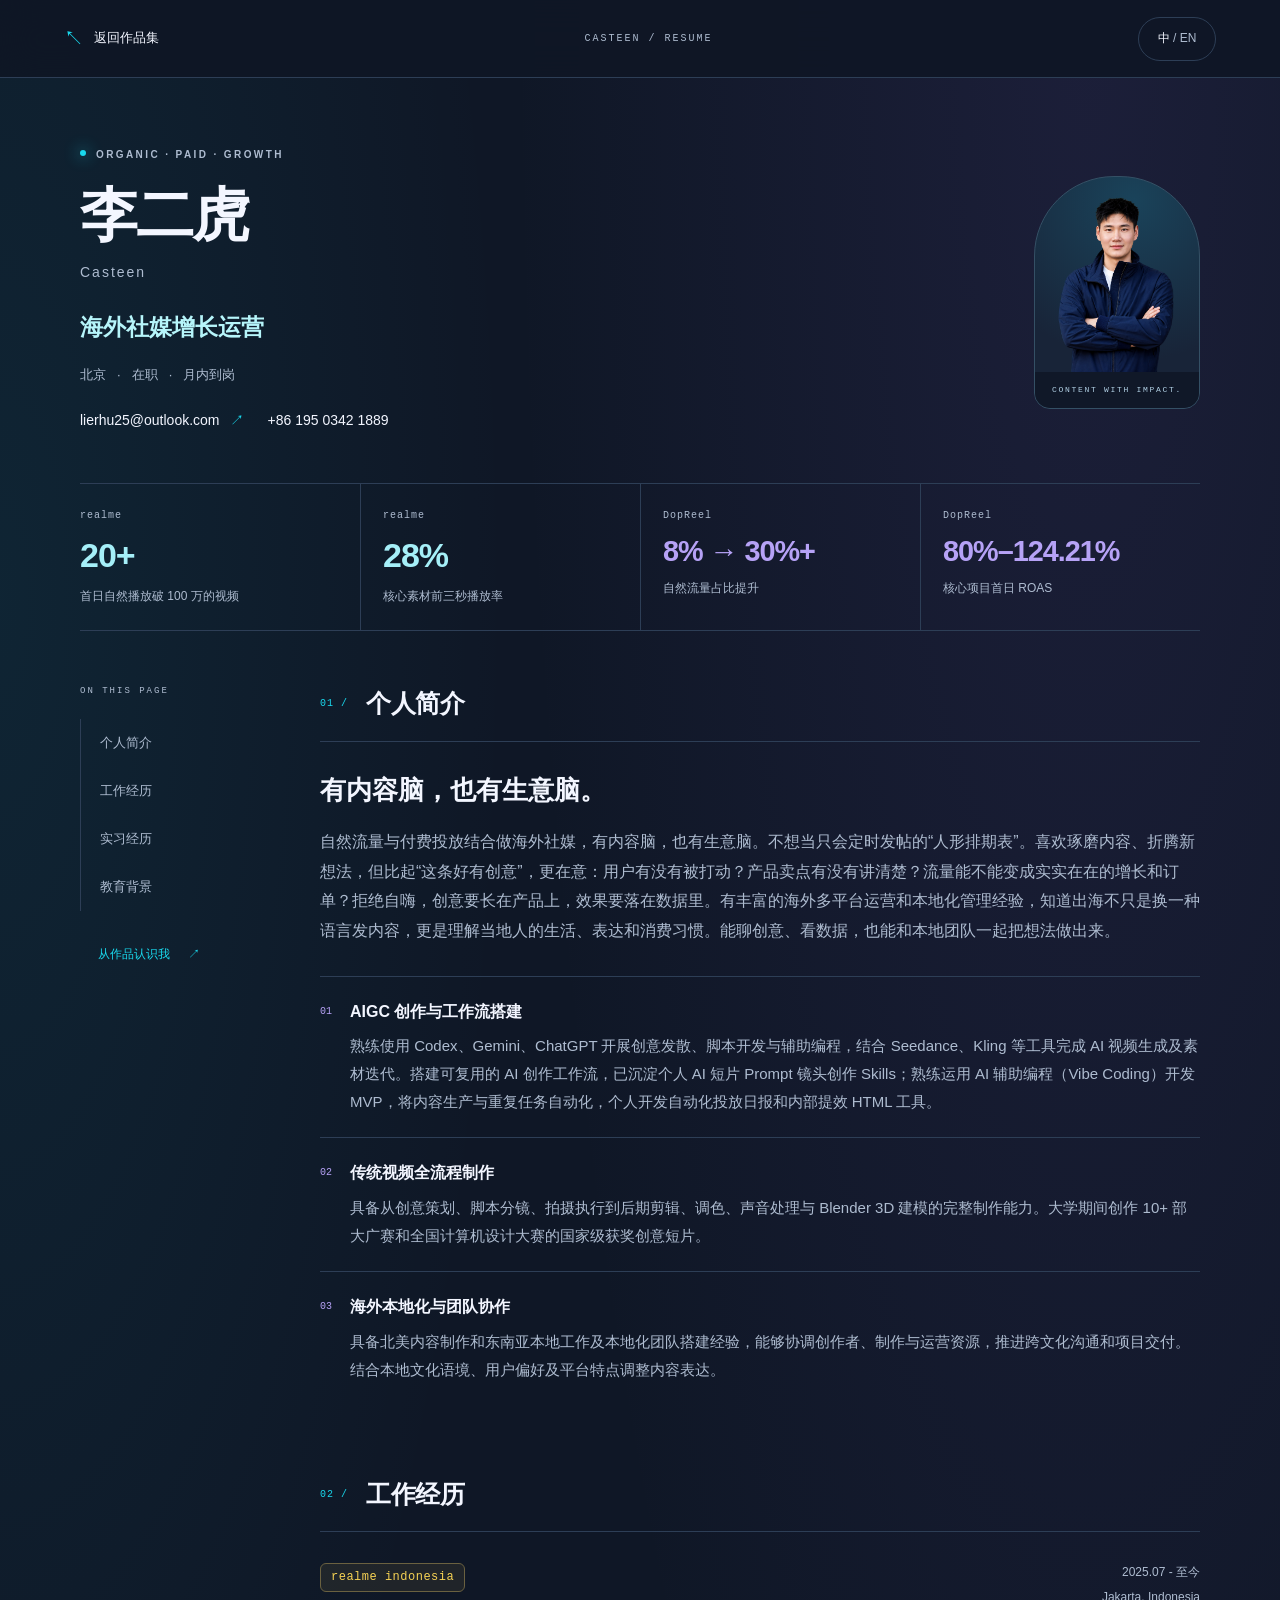
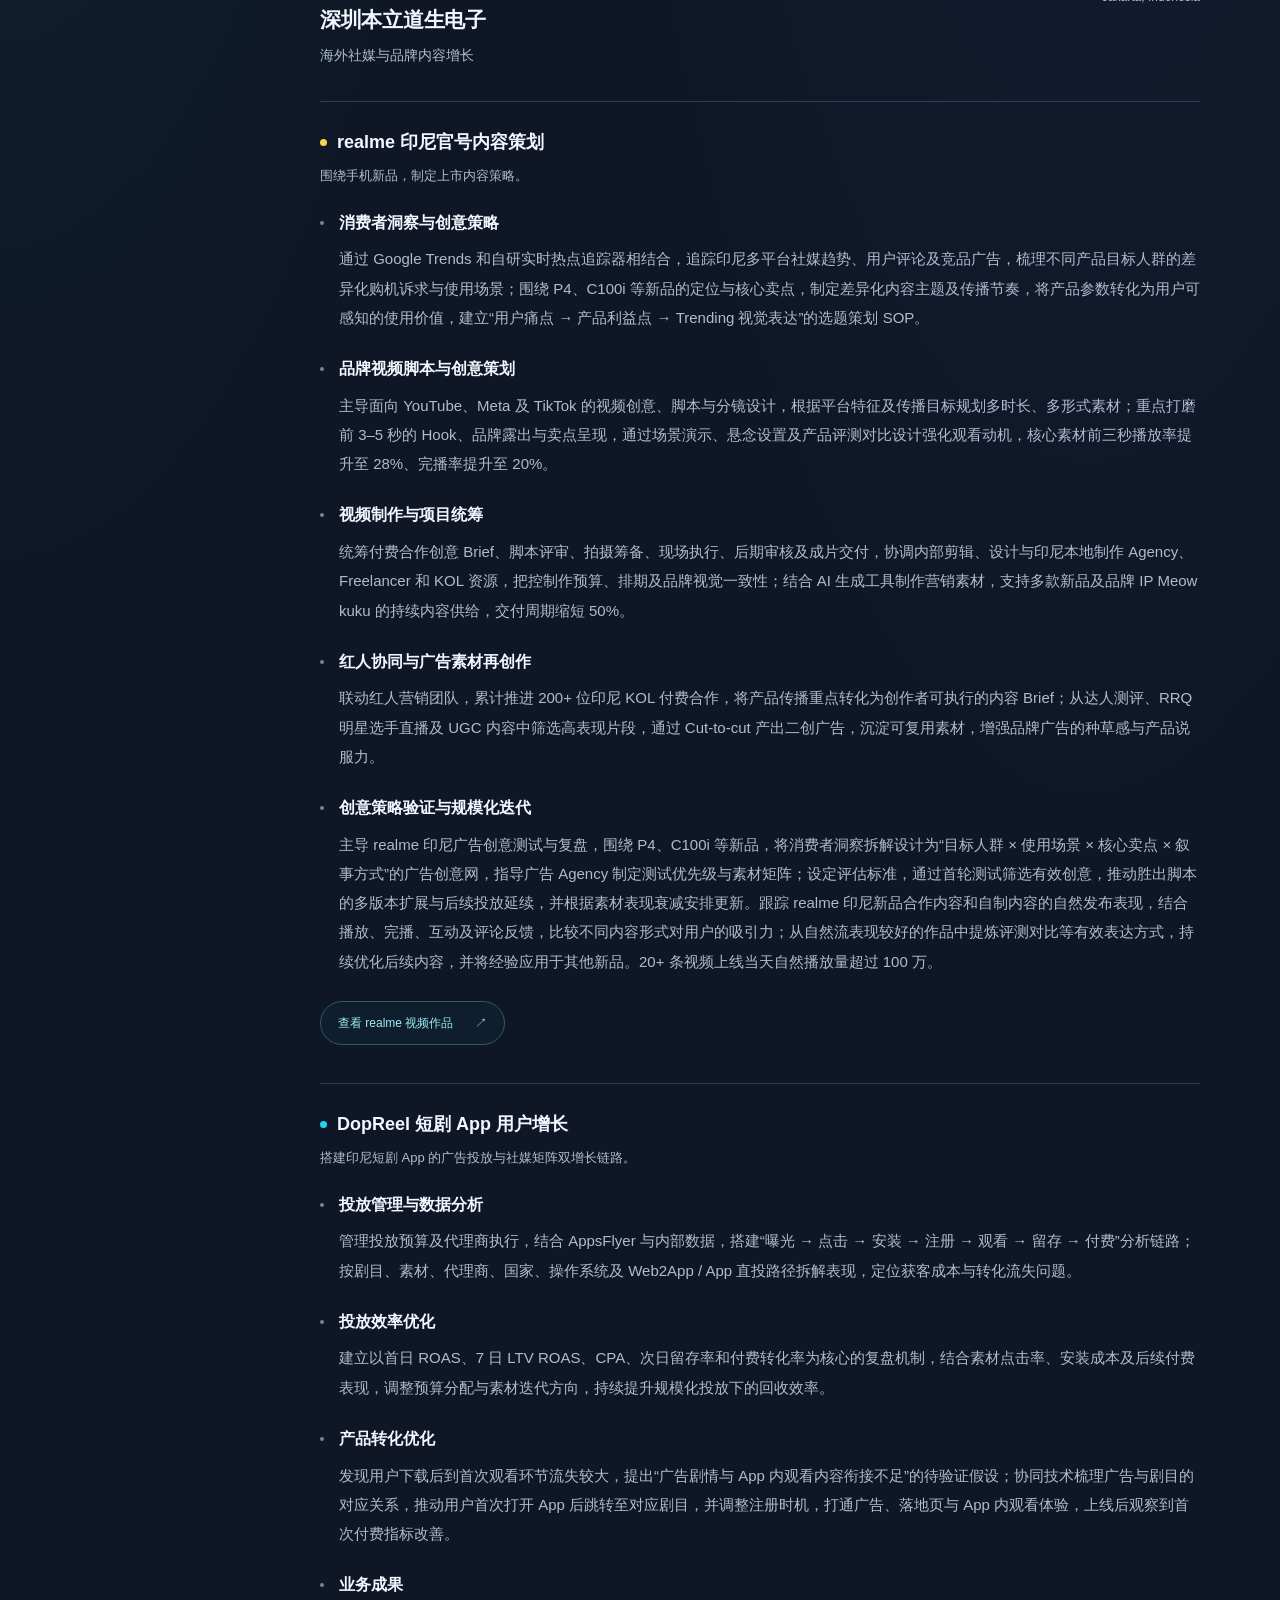
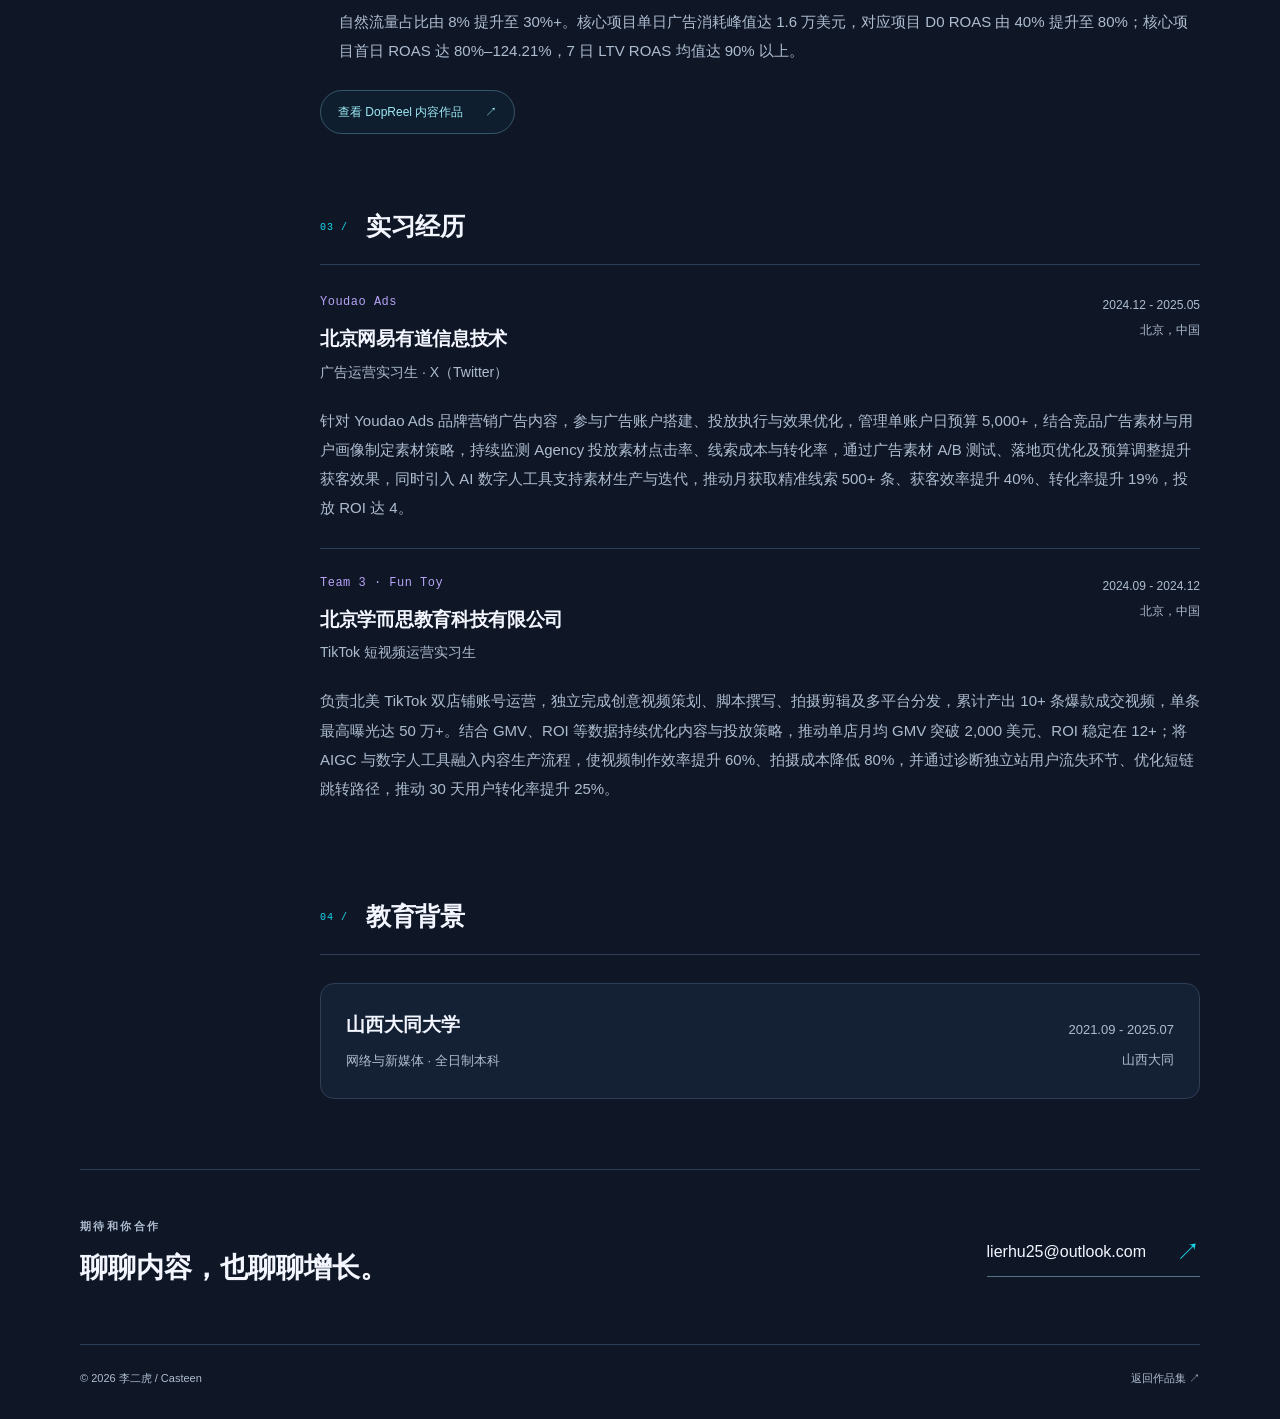
==== commit 32bfb046: "Update resume and add two personal AIGC films" ====
--- a/02-网页简历/index.html
+++ b/02-网页简历/index.html
@@ -4,21 +4,21 @@
 <meta charset="UTF-8"><meta name="viewport" content="width=device-width, initial-scale=1">
 <meta name="theme-color" content="#0f1726">
 <title>李二虎 · 海外社媒增长运营简历</title>
-<meta name="description" content="李二虎 / casteen LI 的海外社媒增长运营简历：realme 印尼品牌内容、DopReel 用户增长、网易有道广告运营及北美 TikTok 电商内容。">
-<link rel="stylesheet" href="style.css?v=20260929-pdf-resume"><script src="script.js?v=20260929-pdf-resume" defer></script>
+<meta name="description" content="李二虎 / Casteen 的海外社媒增长运营简历：realme 印尼自然与付费内容、DopReel 广告与社媒矩阵增长、网易有道广告运营及北美 TikTok 电商内容。">
+<link rel="stylesheet" href="style.css?v=20261005-resume-aigc"><script src="script.js?v=20261005-resume-aigc" defer></script>
 </head>
 <body id="top">
 <a class="skip-link" href="#experience"><span data-zh="跳到工作经历" data-en="Skip to experience">跳到工作经历</span></a>
-<header class="site-header"><a class="back-link" href="../index.html#about"><span aria-hidden="true">↖</span><span data-zh="返回作品集" data-en="Back to portfolio">返回作品集</span></a><span class="header-label">CASTEEN LI / RESUME</span><button class="language-toggle" type="button" aria-label="Switch to English"><span class="lang-zh">中</span><span aria-hidden="true"> / </span><span class="lang-en">EN</span></button></header>
+<header class="site-header"><a class="back-link" href="../index.html#about"><span aria-hidden="true">↖</span><span data-zh="返回作品集" data-en="Back to portfolio">返回作品集</span></a><span class="header-label">CASTEEN / RESUME</span><button class="language-toggle" type="button" aria-label="Switch to English"><span class="lang-zh">中</span><span aria-hidden="true"> / </span><span class="lang-en">EN</span></button></header>
 <main class="page-width">
-<section class="resume-hero" aria-labelledby="resume-name"><div class="hero-copy"><p class="eyebrow">SOCIAL · CONTENT · GROWTH</p><h1 id="resume-name"><span data-zh="李二虎" data-en="casteen LI">李二虎</span> <small data-zh="casteen LI" data-en="李二虎">casteen LI</small></h1><p class="hero-role" data-zh="海外社媒增长运营" data-en="Overseas Social Media &amp; Growth">海外社媒增长运营</p><div class="availability"><span data-zh="北京" data-en="Beijing">北京</span><span aria-hidden="true">·</span><span data-zh="在职" data-en="Currently employed">在职</span><span aria-hidden="true">·</span><span data-zh="月内到岗" data-en="Available within one month">月内到岗</span></div><div class="contact-row"><a href="mailto:lierhu25@outlook.com">lierhu25@outlook.com <span aria-hidden="true">↗</span></a><a href="tel:+8619503421889">+86 195 0342 1889</a></div></div><div class="portrait"><img src="assets/profile-cutout-alpha-v2-tight.png" alt="李二虎 / casteen LI" width="240" height="280"><span class="portrait-caption">CONTENT WITH IMPACT.</span></div></section>
-<section class="metrics" aria-label="Career highlights"><div class="metric"><span class="metric-scope">realme</span><strong>200+</strong><span data-zh="印尼 KOL 付费合作" data-en="Paid Indonesian KOL collaborations">印尼 KOL 付费合作</span></div><div class="metric"><span class="metric-scope">realme</span><strong>28%</strong><span data-zh="核心素材前三秒播放率" data-en="Three-second view rate · key creatives">核心素材前三秒播放率</span></div><div class="metric"><span class="metric-scope">realme</span><strong>50%</strong><span data-zh="内容交付周期缩短" data-en="Shorter content delivery cycles">内容交付周期缩短</span></div><div class="metric"><span class="metric-scope">DopReel</span><strong>80%–124.21%</strong><span data-zh="核心项目首日 ROAS" data-en="Day-zero ROAS · core projects">核心项目首日 ROAS</span></div></section>
+<section class="resume-hero" aria-labelledby="resume-name"><div class="hero-copy"><p class="eyebrow">ORGANIC · PAID · GROWTH</p><h1 id="resume-name"><span data-zh="李二虎" data-en="Casteen">李二虎</span> <small data-zh="Casteen" data-en="李二虎">Casteen</small></h1><p class="hero-role" data-zh="海外社媒增长运营" data-en="Overseas Social Media &amp; Growth">海外社媒增长运营</p><div class="availability"><span data-zh="北京" data-en="Beijing">北京</span><span aria-hidden="true">·</span><span data-zh="在职" data-en="Currently employed">在职</span><span aria-hidden="true">·</span><span data-zh="月内到岗" data-en="Available within one month">月内到岗</span></div><div class="contact-row"><a href="mailto:lierhu25@outlook.com">lierhu25@outlook.com <span aria-hidden="true">↗</span></a><a href="tel:+8619503421889">+86 195 0342 1889</a></div></div><div class="portrait"><img src="assets/profile-cutout-alpha-v2-tight.png" alt="李二虎 / Casteen" width="240" height="280"><span class="portrait-caption">CONTENT WITH IMPACT.</span></div></section>
+<section class="metrics" aria-label="Career highlights"><div class="metric"><span class="metric-scope">realme</span><strong>20+</strong><span data-zh="首日自然播放破 100 万的视频" data-en="Videos exceeding 1M organic views on release day">首日自然播放破 100 万的视频</span></div><div class="metric"><span class="metric-scope">realme</span><strong>28%</strong><span data-zh="核心素材前三秒播放率" data-en="Three-second view rate · key creatives">核心素材前三秒播放率</span></div><div class="metric metric-range"><span class="metric-scope">DopReel</span><strong>8% → 30%+</strong><span data-zh="自然流量占比提升" data-en="Organic traffic share growth">自然流量占比提升</span></div><div class="metric"><span class="metric-scope">DopReel</span><strong>80%–124.21%</strong><span data-zh="核心项目首日 ROAS" data-en="Day-zero ROAS · core projects">核心项目首日 ROAS</span></div></section>
 <div class="resume-layout"><aside class="section-index"><p>ON THIS PAGE</p><nav aria-label="简历目录"><a href="#profile"><span data-zh="个人简介" data-en="Profile">个人简介</span></a><a href="#experience"><span data-zh="工作经历" data-en="Experience">工作经历</span></a><a href="#internships"><span data-zh="实习经历" data-en="Internships">实习经历</span></a><a href="#education"><span data-zh="教育背景" data-en="Education">教育背景</span></a></nav><a class="portfolio-link" href="../index.html#projects"><span data-zh="从作品认识我" data-en="Explore my work">从作品认识我</span> <span aria-hidden="true">↗</span></a></aside><div class="resume-content">
-<section class="resume-section" id="profile"><div class="section-heading"><span>01 /</span><h2 data-zh="个人简介" data-en="Profile">个人简介</h2></div><p class="statement" data-zh="有内容脑，也有生意脑。" data-en="Creative thinking. Commercial focus.">有内容脑，也有生意脑。</p><p class="intro-text" data-zh="做海外社媒，有内容脑，也有生意脑。不想当一个只会定时发帖的“人形排期表”。喜欢琢磨内容、折腾新想法，但比起“这条好有创意”，更在意：用户有没有被打动？产品卖点有没有讲清楚？流量能不能变成实实在在的增长和订单？拒绝自嗨，创意要长在产品上，效果要落在数据里。有丰富的海外多平台运营和本地化管理经验，知道出海不只是换一种语言发内容，更是理解当地人的生活、表达和消费习惯。能聊创意、看数据，也能和本地团队一起把想法做出来。" data-en="I bring both a creative mindset and a commercial perspective to overseas social media. I want to do more than schedule posts. I enjoy exploring content and new ideas, but beyond creativity, I ask: did we connect with the audience, explain the product, and turn attention into growth and orders? Creativity should serve the product, and results should show in the data. With experience across overseas platforms and local teams, I know localization means understanding how people live, communicate, and shop. I can discuss ideas, read performance data, and work with local teams to bring a concept to life.">做海外社媒，有内容脑，也有生意脑。不想当一个只会定时发帖的“人形排期表”。喜欢琢磨内容、折腾新想法，但比起“这条好有创意”，更在意：用户有没有被打动？产品卖点有没有讲清楚？流量能不能变成实实在在的增长和订单？拒绝自嗨，创意要长在产品上，效果要落在数据里。有丰富的海外多平台运营和本地化管理经验，知道出海不只是换一种语言发内容，更是理解当地人的生活、表达和消费习惯。能聊创意、看数据，也能和本地团队一起把想法做出来。</p><div class="capabilities"><article class="capability"><span class="capability-index">01</span><div><h3 data-zh="AIGC 创作与工作流搭建" data-en="AIGC &amp; creative workflows">AIGC 创作与工作流搭建</h3><p data-zh="熟练使用 Codex、Gemini、ChatGPT 开展创意发散、脚本开发与辅助编程，结合 Seedance、Kling 等工具完成 AI 视频生成及素材迭代。搭建可复用的 AI 创作工作流，已沉淀个人 AI 短片 Prompt 镜头创作 Skills；熟练运用 AI 辅助编程（Vibe Coding）开发轻量工具，将内容生产与重复任务自动化，个人开发自动化投放日报和内部提效 HTML 工具。" data-en="Use Codex, Gemini, and ChatGPT for ideation, script development, and assisted coding, alongside Seedance and Kling for AI video generation and creative iteration. Build reusable AI workflows and shot-prompt Skills for personal short films. Use AI-assisted coding to create lightweight tools, including automated ad reports and internal HTML tools.">熟练使用 Codex、Gemini、ChatGPT 开展创意发散、脚本开发与辅助编程，结合 Seedance、Kling 等工具完成 AI 视频生成及素材迭代。搭建可复用的 AI 创作工作流，已沉淀个人 AI 短片 Prompt 镜头创作 Skills；熟练运用 AI 辅助编程（Vibe Coding）开发轻量工具，将内容生产与重复任务自动化，个人开发自动化投放日报和内部提效 HTML 工具。</p></div></article><article class="capability"><span class="capability-index">02</span><div><h3 data-zh="传统视频全流程制作" data-en="End-to-end video production">传统视频全流程制作</h3><p data-zh="具备从创意策划、脚本分镜、拍摄执行到后期剪辑、调色、声音处理与 Blender 3D 建模的完整制作能力。大学期间创作 10+ 部大广赛和全国计算机设计大赛的国家级获奖创意短片。" data-en="Cover the full production process: concepts, scripts, storyboards, filming, editing, color grading, sound, and Blender 3D modeling. Created 10+ creative shorts during university that received national awards in the National College Students Advertising Art Competition and the Chinese Collegiate Computing Competition.">具备从创意策划、脚本分镜、拍摄执行到后期剪辑、调色、声音处理与 Blender 3D 建模的完整制作能力。大学期间创作 10+ 部大广赛和全国计算机设计大赛的国家级获奖创意短片。</p></div></article><article class="capability"><span class="capability-index">03</span><div><h3 data-zh="海外本地化与团队协作" data-en="Localization &amp; collaboration">海外本地化与团队协作</h3><p data-zh="具备北美内容制作和东南亚本地工作及本地化团队搭建经验，能够协调创作者、制作与运营资源，推进跨文化沟通和项目交付。结合本地文化语境、用户偏好及平台特点调整内容表达。" data-en="Experience creating content for North America, working in Southeast Asia, and building local teams. Coordinate creators, production, and operations to deliver projects across cultures, adapting content to local context, audience preferences, and platform behavior.">具备北美内容制作和东南亚本地工作及本地化团队搭建经验，能够协调创作者、制作与运营资源，推进跨文化沟通和项目交付。结合本地文化语境、用户偏好及平台特点调整内容表达。</p></div></article></div></section>
-<section class="resume-section" id="experience"><div class="section-heading"><span>02 /</span><h2 data-zh="工作经历" data-en="Experience">工作经历</h2></div><article class="job-card"><div class="job-top"><div><p class="job-brand realme-brand">realme indonesia</p><h3 data-zh="深圳本立道生电子" data-en="Shenzhen Benli Daosheng Electronics">深圳本立道生电子</h3><p class="job-role" data-zh="海外社媒与品牌内容增长" data-en="Overseas Social Media &amp; Brand Content Growth">海外社媒与品牌内容增长</p></div><div class="job-meta"><p data-zh="2025.07 - 至今" data-en="Jul 2025 - Present">2025.07 - 至今</p><p>Jakarta, Indonesia</p></div></div><section class="job-project" aria-labelledby="realme-title"><div class="project-heading"><span class="project-dot realme-dot" aria-hidden="true"></span><h3 id="realme-title" data-zh="realme 印尼官号内容策划" data-en="realme Indonesia · Brand content">realme 印尼官号内容策划</h3></div><p class="project-context" data-zh="围绕手机新品，制定上市内容策略。" data-en="Launch content strategies for new smartphones.">围绕手机新品，制定上市内容策略。</p><ul class="achievement-list"><li><h4 data-zh="消费者洞察与创意策略" data-en="Consumer insight &amp; creative strategy">消费者洞察与创意策略</h4><p data-zh="通过 Google Trends 和自研实时热点追踪器相结合，追踪印尼多平台社媒趋势、用户评论及竞品广告，梳理不同产品目标人群的差异化购机诉求与使用场景；围绕 P4、C100i 等新品的定位与核心卖点，制定差异化内容主题及传播节奏，将产品参数转化为用户可感知的使用价值，建立“用户痛点 → 产品利益点 → Trending 视觉表达”的选题策划 SOP。" data-en="Combine Google Trends with a self-developed trend tracker to monitor Indonesian social trends, comments, and competitor ads. Identify purchase needs and use cases for different product audiences. Develop distinct content themes and release plans for P4, C100i, and other launches, translating specifications into user value through a repeatable pain point → product benefit → trending visual expression process.">通过 Google Trends 和自研实时热点追踪器相结合，追踪印尼多平台社媒趋势、用户评论及竞品广告，梳理不同产品目标人群的差异化购机诉求与使用场景；围绕 P4、C100i 等新品的定位与核心卖点，制定差异化内容主题及传播节奏，将产品参数转化为用户可感知的使用价值，建立“用户痛点 → 产品利益点 → Trending 视觉表达”的选题策划 SOP。</p></li><li><h4 data-zh="品牌视频脚本与创意策划" data-en="Video concepts, scripts &amp; storyboards">品牌视频脚本与创意策划</h4><p data-zh="主导面向 YouTube、Meta 及 TikTok 的视频创意、脚本与分镜设计，根据平台特征及传播目标规划多时长、多形式素材；重点打磨前 3–5 秒的 Hook、品牌露出与卖点呈现，通过场景演示、悬念设置及产品评测对比设计强化观看动机，核心素材前三秒播放率提升至 28%、完播率提升至 20%。" data-en="Lead video concepts, scripts, and storyboards for YouTube, Meta, and TikTok, adapting lengths and formats to each platform and objective. Refine the first 3–5 seconds, branding, and product benefits through demonstrations, suspense, and comparisons. Key creatives reached a 28% three-second view rate and a 20% completion rate.">主导面向 YouTube、Meta 及 TikTok 的视频创意、脚本与分镜设计，根据平台特征及传播目标规划多时长、多形式素材；重点打磨前 3–5 秒的 Hook、品牌露出与卖点呈现，通过场景演示、悬念设置及产品评测对比设计强化观看动机，核心素材前三秒播放率提升至 28%、完播率提升至 20%。</p></li><li><h4 data-zh="视频制作与项目统筹" data-en="Production &amp; project coordination">视频制作与项目统筹</h4><p data-zh="统筹付费合作创意 Brief、脚本评审、拍摄筹备、现场执行、后期审核及成片交付，协调内部剪辑、设计与印尼本地制作 Agency、Freelancer 和 KOL 资源，把控制作预算、排期及品牌视觉一致性；结合 AI 生成工具制作营销素材，支持多款新品及品牌 IP Meow kuku 的持续内容供给，交付周期缩短 50%。" data-en="Coordinate paid-partnership briefs, script reviews, pre-production, shoots, post-production, and delivery. Work with internal editors and designers, Indonesian production agencies, freelancers, and KOLs while managing budgets, schedules, and visual consistency. Use AI-generated assets to support launches and the Meow kuku brand IP, shortening delivery cycles by 50%.">统筹付费合作创意 Brief、脚本评审、拍摄筹备、现场执行、后期审核及成片交付，协调内部剪辑、设计与印尼本地制作 Agency、Freelancer 和 KOL 资源，把控制作预算、排期及品牌视觉一致性；结合 AI 生成工具制作营销素材，支持多款新品及品牌 IP Meow kuku 的持续内容供给，交付周期缩短 50%。</p></li><li><h4 data-zh="红人协同与广告素材再创作" data-en="KOL collaboration &amp; creative repurposing">红人协同与广告素材再创作</h4><p data-zh="联动红人营销团队，累计推进 200+ 位印尼 KOL 付费合作，将产品传播重点转化为创作者可执行的内容 Brief；从达人测评、RRQ 明星选手直播及 UGC 内容中筛选高表现片段，通过 Cut-to-cut 产出二创广告，沉淀可复用素材，增强品牌广告的种草感与产品说服力。" data-en="Work with influencer marketing teams on paid collaborations with 200+ Indonesian KOLs, turning product priorities into actionable creator briefs. Select high-performing clips from reviews, RRQ player livestreams, and UGC, then recut them into reusable ads with stronger product persuasion and a creator-led feel.">联动红人营销团队，累计推进 200+ 位印尼 KOL 付费合作，将产品传播重点转化为创作者可执行的内容 Brief；从达人测评、RRQ 明星选手直播及 UGC 内容中筛选高表现片段，通过 Cut-to-cut 产出二创广告，沉淀可复用素材，增强品牌广告的种草感与产品说服力。</p></li><li><h4 data-zh="创意策略验证与规模化迭代" data-en="Creative testing &amp; scaled iteration">创意策略验证与规模化迭代</h4><p data-zh="主导 realme 印尼广告创意测试与复盘，围绕 P4、C100i 等新品，将消费者洞察拆解设计为“目标人群 × 使用场景 × 核心卖点 × 叙事方式”的广告创意网，指导广告 Agency 制定测试优先级与素材矩阵；设定评估标准，通过首轮测试筛选有效创意，推动胜出脚本的多版本扩展与后续投放延续，并根据素材表现衰减安排更新。优质单条素材日消耗 1,000 美元+、迭代 50+ 衍生素材，首轮测试达标率由 15% 提升至 28%，核心视频广告 CPM 降低至 1.5 美元，ROI 稳定 20+；胜出脚本结构与复盘 SOP 复用于 10+ 款新品传播。" data-en="Lead creative testing and reviews for realme Indonesia. For P4, C100i, and other launches, structure insights by audience × use case × benefit × narrative, guiding agency test priorities and creative matrices. Establish evaluation criteria, expand winning scripts, and refresh creatives as performance declines. Strong individual creatives sustained US$1,000+ in daily spend; developed 50+ variants. First-round test pass rates rose from 15% to 28%, key video CPM fell to US$1.5, and ROI stayed at 20+. Reused winning structures and review SOPs across 10+ launches.">主导 realme 印尼广告创意测试与复盘，围绕 P4、C100i 等新品，将消费者洞察拆解设计为“目标人群 × 使用场景 × 核心卖点 × 叙事方式”的广告创意网，指导广告 Agency 制定测试优先级与素材矩阵；设定评估标准，通过首轮测试筛选有效创意，推动胜出脚本的多版本扩展与后续投放延续，并根据素材表现衰减安排更新。优质单条素材日消耗 1,000 美元+、迭代 50+ 衍生素材，首轮测试达标率由 15% 提升至 28%，核心视频广告 CPM 降低至 1.5 美元，ROI 稳定 20+；胜出脚本结构与复盘 SOP 复用于 10+ 款新品传播。</p></li></ul><a class="project-work" href="../index.html?project=realme#collection-realme"><span data-zh="查看 realme 视频作品" data-en="View realme video work">查看 realme 视频作品</span> <span aria-hidden="true">↗</span></a></section><section class="job-project" aria-labelledby="dopreel-title"><div class="project-heading"><span class="project-dot" aria-hidden="true"></span><h3 id="dopreel-title" data-zh="DopReel 短剧 App 用户增长" data-en="DopReel · Short-drama app growth">DopReel 短剧 App 用户增长</h3></div><p class="project-context" data-zh="搭建印尼短剧 App 用户增长链路。" data-en="Build the growth funnel for an Indonesian short-drama app.">搭建印尼短剧 App 用户增长链路。</p><ul class="achievement-list"><li><h4 data-zh="投放管理与数据分析" data-en="Paid media &amp; funnel analysis">投放管理与数据分析</h4><p data-zh="管理投放预算及代理商执行，结合 AppsFlyer 与内部数据，搭建“曝光 → 点击 → 安装 → 注册 → 观看 → 留存 → 付费”分析链路；按剧目、素材、代理商、国家、操作系统及 Web2App / App 直投路径拆解表现，定位获客成本与转化流失问题。" data-en="Manage media budgets and agency delivery. Combine AppsFlyer and internal data across impressions → clicks → installs → registration → viewing → retention → payment. Break performance down by drama, creative, agency, country, operating system, and Web2App versus direct app campaigns to identify acquisition costs and conversion drop-offs.">管理投放预算及代理商执行，结合 AppsFlyer 与内部数据，搭建“曝光 → 点击 → 安装 → 注册 → 观看 → 留存 → 付费”分析链路；按剧目、素材、代理商、国家、操作系统及 Web2App / App 直投路径拆解表现，定位获客成本与转化流失问题。</p></li><li><h4 data-zh="投放效率优化" data-en="Performance optimization">投放效率优化</h4><p data-zh="建立以首日 ROAS、7 日 LTV ROAS、CPA、次日留存率和付费转化率为核心的复盘机制，结合素材点击率、安装成本及后续付费表现，调整预算分配与素材迭代方向，持续提升规模化投放下的回收效率。" data-en="Build a review process around day-zero ROAS, seven-day LTV ROAS, CPA, next-day retention, and paid conversion. Use creative CTR, install costs, and subsequent payments to guide budget allocation and creative iteration, improving recovery efficiency as campaigns scale.">建立以首日 ROAS、7 日 LTV ROAS、CPA、次日留存率和付费转化率为核心的复盘机制，结合素材点击率、安装成本及后续付费表现，调整预算分配与素材迭代方向，持续提升规模化投放下的回收效率。</p></li><li><h4 data-zh="产品转化优化" data-en="Product conversion optimization">产品转化优化</h4><p data-zh="发现用户下载后到首次观看环节流失较大，提出“广告剧情与 App 内观看内容衔接不足”的待验证假设；协同技术梳理广告与剧目的对应关系，推动用户首次打开 App 后跳转至对应剧目，并调整注册时机，打通广告、落地页与 App 内观看体验，上线后观察到首次付费指标改善。" data-en="Identify substantial drop-off between download and first viewing, then propose testing whether the ad story and in-app content were poorly connected. Work with engineering to map ads to dramas, route first-time users to the matching title, and adjust registration timing. Observed improvement in first-payment metrics after connecting the ad, landing page, and in-app viewing experience.">发现用户下载后到首次观看环节流失较大，提出“广告剧情与 App 内观看内容衔接不足”的待验证假设；协同技术梳理广告与剧目的对应关系，推动用户首次打开 App 后跳转至对应剧目，并调整注册时机，打通广告、落地页与 App 内观看体验，上线后观察到首次付费指标改善。</p></li><li><h4 data-zh="业务成果" data-en="Business outcomes">业务成果</h4><p data-zh="核心项目单日广告消耗峰值达 1.6 万美元，对应项目 D0 ROAS 由 40% 提升至 80%；核心项目首日 ROAS 达 80%–124.21%，7 日 LTV ROAS 均值达 90% 以上。" data-en="Peak daily ad spend for a core project reached US$16,000, with that project’s D0 ROAS increasing from 40% to 80%. Core projects achieved day-zero ROAS of 80%–124.21% and average seven-day LTV ROAS above 90%.">核心项目单日广告消耗峰值达 1.6 万美元，对应项目 D0 ROAS 由 40% 提升至 80%；核心项目首日 ROAS 达 80%–124.21%，7 日 LTV ROAS 均值达 90% 以上。</p></li></ul><a class="project-work" href="../index.html?project=dopreel#collection-dopreel"><span data-zh="查看 DopReel 内容作品" data-en="View DopReel content work">查看 DopReel 内容作品</span> <span aria-hidden="true">↗</span></a></section></article></section>
+<section class="resume-section" id="profile"><div class="section-heading"><span>01 /</span><h2 data-zh="个人简介" data-en="Profile">个人简介</h2></div><p class="statement" data-zh="有内容脑，也有生意脑。" data-en="Creative thinking. Commercial focus.">有内容脑，也有生意脑。</p><p class="intro-text" data-zh="自然流量与付费投放结合做海外社媒，有内容脑，也有生意脑。不想当只会定时发帖的“人形排期表”。喜欢琢磨内容、折腾新想法，但比起“这条好有创意”，更在意：用户有没有被打动？产品卖点有没有讲清楚？流量能不能变成实实在在的增长和订单？拒绝自嗨，创意要长在产品上，效果要落在数据里。有丰富的海外多平台运营和本地化管理经验，知道出海不只是换一种语言发内容，更是理解当地人的生活、表达和消费习惯。能聊创意、看数据，也能和本地团队一起把想法做出来。" data-en="I combine organic content and paid media in overseas social media, bringing both a creative mindset and a commercial perspective. I want to do more than schedule posts. I enjoy exploring content and new ideas, but beyond creativity, I ask: did we connect with the audience, explain the product, and turn attention into growth and orders? Creativity should serve the product, and results should show in the data. With experience across overseas platforms and local teams, I know localization means understanding how people live, communicate, and shop. I can discuss ideas, read performance data, and work with local teams to bring a concept to life.">自然流量与付费投放结合做海外社媒，有内容脑，也有生意脑。不想当只会定时发帖的“人形排期表”。喜欢琢磨内容、折腾新想法，但比起“这条好有创意”，更在意：用户有没有被打动？产品卖点有没有讲清楚？流量能不能变成实实在在的增长和订单？拒绝自嗨，创意要长在产品上，效果要落在数据里。有丰富的海外多平台运营和本地化管理经验，知道出海不只是换一种语言发内容，更是理解当地人的生活、表达和消费习惯。能聊创意、看数据，也能和本地团队一起把想法做出来。</p><div class="capabilities"><article class="capability"><span class="capability-index">01</span><div><h3 data-zh="AIGC 创作与工作流搭建" data-en="AIGC &amp; creative workflows">AIGC 创作与工作流搭建</h3><p data-zh="熟练使用 Codex、Gemini、ChatGPT 开展创意发散、脚本开发与辅助编程，结合 Seedance、Kling 等工具完成 AI 视频生成及素材迭代。搭建可复用的 AI 创作工作流，已沉淀个人 AI 短片 Prompt 镜头创作 Skills；熟练运用 AI 辅助编程（Vibe Coding）开发 MVP，将内容生产与重复任务自动化，个人开发自动化投放日报和内部提效 HTML 工具。" data-en="Use Codex, Gemini, and ChatGPT for ideation, script development, and assisted coding, alongside Seedance and Kling for AI video generation and creative iteration. Build reusable AI workflows and shot-prompt Skills for personal short films. Use AI-assisted coding to develop MVPs that automate content production and repetitive tasks, including automated ad reports and internal HTML tools.">熟练使用 Codex、Gemini、ChatGPT 开展创意发散、脚本开发与辅助编程，结合 Seedance、Kling 等工具完成 AI 视频生成及素材迭代。搭建可复用的 AI 创作工作流，已沉淀个人 AI 短片 Prompt 镜头创作 Skills；熟练运用 AI 辅助编程（Vibe Coding）开发 MVP，将内容生产与重复任务自动化，个人开发自动化投放日报和内部提效 HTML 工具。</p></div></article><article class="capability"><span class="capability-index">02</span><div><h3 data-zh="传统视频全流程制作" data-en="End-to-end video production">传统视频全流程制作</h3><p data-zh="具备从创意策划、脚本分镜、拍摄执行到后期剪辑、调色、声音处理与 Blender 3D 建模的完整制作能力。大学期间创作 10+ 部大广赛和全国计算机设计大赛的国家级获奖创意短片。" data-en="Cover the full production process: concepts, scripts, storyboards, filming, editing, color grading, sound, and Blender 3D modeling. Created 10+ creative shorts during university that received national awards in the National College Students Advertising Art Competition and the Chinese Collegiate Computing Competition.">具备从创意策划、脚本分镜、拍摄执行到后期剪辑、调色、声音处理与 Blender 3D 建模的完整制作能力。大学期间创作 10+ 部大广赛和全国计算机设计大赛的国家级获奖创意短片。</p></div></article><article class="capability"><span class="capability-index">03</span><div><h3 data-zh="海外本地化与团队协作" data-en="Localization &amp; collaboration">海外本地化与团队协作</h3><p data-zh="具备北美内容制作和东南亚本地工作及本地化团队搭建经验，能够协调创作者、制作与运营资源，推进跨文化沟通和项目交付。结合本地文化语境、用户偏好及平台特点调整内容表达。" data-en="Experience creating content for North America, working in Southeast Asia, and building local teams. Coordinate creators, production, and operations to deliver projects across cultures, adapting content to local context, audience preferences, and platform behavior.">具备北美内容制作和东南亚本地工作及本地化团队搭建经验，能够协调创作者、制作与运营资源，推进跨文化沟通和项目交付。结合本地文化语境、用户偏好及平台特点调整内容表达。</p></div></article></div></section>
+<section class="resume-section" id="experience"><div class="section-heading"><span>02 /</span><h2 data-zh="工作经历" data-en="Experience">工作经历</h2></div><article class="job-card"><div class="job-top"><div><p class="job-brand realme-brand">realme indonesia</p><h3 data-zh="深圳本立道生电子" data-en="Shenzhen Benli Daosheng Electronics">深圳本立道生电子</h3><p class="job-role" data-zh="海外社媒与品牌内容增长" data-en="Overseas Social Media &amp; Brand Content Growth">海外社媒与品牌内容增长</p></div><div class="job-meta"><p data-zh="2025.07 - 至今" data-en="Jul 2025 - Present">2025.07 - 至今</p><p>Jakarta, Indonesia</p></div></div><section class="job-project" aria-labelledby="realme-title"><div class="project-heading"><span class="project-dot realme-dot" aria-hidden="true"></span><h3 id="realme-title" data-zh="realme 印尼官号内容策划" data-en="realme Indonesia · Brand content">realme 印尼官号内容策划</h3></div><p class="project-context" data-zh="围绕手机新品，制定上市内容策略。" data-en="Launch content strategies for new smartphones.">围绕手机新品，制定上市内容策略。</p><ul class="achievement-list"><li><h4 data-zh="消费者洞察与创意策略" data-en="Consumer insight &amp; creative strategy">消费者洞察与创意策略</h4><p data-zh="通过 Google Trends 和自研实时热点追踪器相结合，追踪印尼多平台社媒趋势、用户评论及竞品广告，梳理不同产品目标人群的差异化购机诉求与使用场景；围绕 P4、C100i 等新品的定位与核心卖点，制定差异化内容主题及传播节奏，将产品参数转化为用户可感知的使用价值，建立“用户痛点 → 产品利益点 → Trending 视觉表达”的选题策划 SOP。" data-en="Combine Google Trends with a self-developed trend tracker to monitor Indonesian social trends, comments, and competitor ads. Identify purchase needs and use cases for different product audiences. Develop distinct content themes and release plans for P4, C100i, and other launches, translating specifications into user value through a repeatable pain point → product benefit → trending visual expression process.">通过 Google Trends 和自研实时热点追踪器相结合，追踪印尼多平台社媒趋势、用户评论及竞品广告，梳理不同产品目标人群的差异化购机诉求与使用场景；围绕 P4、C100i 等新品的定位与核心卖点，制定差异化内容主题及传播节奏，将产品参数转化为用户可感知的使用价值，建立“用户痛点 → 产品利益点 → Trending 视觉表达”的选题策划 SOP。</p></li><li><h4 data-zh="品牌视频脚本与创意策划" data-en="Video concepts, scripts &amp; storyboards">品牌视频脚本与创意策划</h4><p data-zh="主导面向 YouTube、Meta 及 TikTok 的视频创意、脚本与分镜设计，根据平台特征及传播目标规划多时长、多形式素材；重点打磨前 3–5 秒的 Hook、品牌露出与卖点呈现，通过场景演示、悬念设置及产品评测对比设计强化观看动机，核心素材前三秒播放率提升至 28%、完播率提升至 20%。" data-en="Lead video concepts, scripts, and storyboards for YouTube, Meta, and TikTok, adapting lengths and formats to each platform and objective. Refine the first 3–5 seconds, branding, and product benefits through demonstrations, suspense, and comparisons. Key creatives reached a 28% three-second view rate and a 20% completion rate.">主导面向 YouTube、Meta 及 TikTok 的视频创意、脚本与分镜设计，根据平台特征及传播目标规划多时长、多形式素材；重点打磨前 3–5 秒的 Hook、品牌露出与卖点呈现，通过场景演示、悬念设置及产品评测对比设计强化观看动机，核心素材前三秒播放率提升至 28%、完播率提升至 20%。</p></li><li><h4 data-zh="视频制作与项目统筹" data-en="Production &amp; project coordination">视频制作与项目统筹</h4><p data-zh="统筹付费合作创意 Brief、脚本评审、拍摄筹备、现场执行、后期审核及成片交付，协调内部剪辑、设计与印尼本地制作 Agency、Freelancer 和 KOL 资源，把控制作预算、排期及品牌视觉一致性；结合 AI 生成工具制作营销素材，支持多款新品及品牌 IP Meow kuku 的持续内容供给，交付周期缩短 50%。" data-en="Coordinate paid-partnership briefs, script reviews, pre-production, shoots, post-production, and delivery. Work with internal editors and designers, Indonesian production agencies, freelancers, and KOLs while managing budgets, schedules, and visual consistency. Use AI-generated assets to support launches and the Meow kuku brand IP, shortening delivery cycles by 50%.">统筹付费合作创意 Brief、脚本评审、拍摄筹备、现场执行、后期审核及成片交付，协调内部剪辑、设计与印尼本地制作 Agency、Freelancer 和 KOL 资源，把控制作预算、排期及品牌视觉一致性；结合 AI 生成工具制作营销素材，支持多款新品及品牌 IP Meow kuku 的持续内容供给，交付周期缩短 50%。</p></li><li><h4 data-zh="红人协同与广告素材再创作" data-en="KOL collaboration &amp; creative repurposing">红人协同与广告素材再创作</h4><p data-zh="联动红人营销团队，累计推进 200+ 位印尼 KOL 付费合作，将产品传播重点转化为创作者可执行的内容 Brief；从达人测评、RRQ 明星选手直播及 UGC 内容中筛选高表现片段，通过 Cut-to-cut 产出二创广告，沉淀可复用素材，增强品牌广告的种草感与产品说服力。" data-en="Work with influencer marketing teams on paid collaborations with 200+ Indonesian KOLs, turning product priorities into actionable creator briefs. Select high-performing clips from reviews, RRQ player livestreams, and UGC, then recut them into reusable ads with stronger product persuasion and a creator-led feel.">联动红人营销团队，累计推进 200+ 位印尼 KOL 付费合作，将产品传播重点转化为创作者可执行的内容 Brief；从达人测评、RRQ 明星选手直播及 UGC 内容中筛选高表现片段，通过 Cut-to-cut 产出二创广告，沉淀可复用素材，增强品牌广告的种草感与产品说服力。</p></li><li><h4 data-zh="创意策略验证与规模化迭代" data-en="Creative testing &amp; scaled iteration">创意策略验证与规模化迭代</h4><p data-zh="主导 realme 印尼广告创意测试与复盘，围绕 P4、C100i 等新品，将消费者洞察拆解设计为“目标人群 × 使用场景 × 核心卖点 × 叙事方式”的广告创意网，指导广告 Agency 制定测试优先级与素材矩阵；设定评估标准，通过首轮测试筛选有效创意，推动胜出脚本的多版本扩展与后续投放延续，并根据素材表现衰减安排更新。跟踪 realme 印尼新品合作内容和自制内容的自然发布表现，结合播放、完播、互动及评论反馈，比较不同内容形式对用户的吸引力；从自然流表现较好的作品中提炼评测对比等有效表达方式，持续优化后续内容，并将经验应用于其他新品。20+ 条视频上线当天自然播放量超过 100 万。" data-en="Lead creative testing and reviews for realme Indonesia. For P4, C100i, and other launches, structure insights by audience × use case × benefit × narrative, guiding agency test priorities and creative matrices. Establish evaluation criteria, expand winning scripts, and refresh creatives as performance declines. Track organic performance of partnered and in-house launch content through views, completion, engagement, and comments. Identify effective formats such as review comparisons, refine subsequent content, and transfer insights to other launches. More than 20 videos exceeded one million organic views on their release day.">主导 realme 印尼广告创意测试与复盘，围绕 P4、C100i 等新品，将消费者洞察拆解设计为“目标人群 × 使用场景 × 核心卖点 × 叙事方式”的广告创意网，指导广告 Agency 制定测试优先级与素材矩阵；设定评估标准，通过首轮测试筛选有效创意，推动胜出脚本的多版本扩展与后续投放延续，并根据素材表现衰减安排更新。跟踪 realme 印尼新品合作内容和自制内容的自然发布表现，结合播放、完播、互动及评论反馈，比较不同内容形式对用户的吸引力；从自然流表现较好的作品中提炼评测对比等有效表达方式，持续优化后续内容，并将经验应用于其他新品。20+ 条视频上线当天自然播放量超过 100 万。</p></li></ul><a class="project-work" href="../index.html?project=realme#collection-realme"><span data-zh="查看 realme 视频作品" data-en="View realme video work">查看 realme 视频作品</span> <span aria-hidden="true">↗</span></a></section><section class="job-project" aria-labelledby="dopreel-title"><div class="project-heading"><span class="project-dot" aria-hidden="true"></span><h3 id="dopreel-title" data-zh="DopReel 短剧 App 用户增长" data-en="DopReel · Short-drama app growth">DopReel 短剧 App 用户增长</h3></div><p class="project-context" data-zh="搭建印尼短剧 App 的广告投放与社媒矩阵双增长链路。" data-en="Build two growth paths for an Indonesian short-drama app: paid advertising and a social media account network.">搭建印尼短剧 App 的广告投放与社媒矩阵双增长链路。</p><ul class="achievement-list"><li><h4 data-zh="投放管理与数据分析" data-en="Paid media &amp; funnel analysis">投放管理与数据分析</h4><p data-zh="管理投放预算及代理商执行，结合 AppsFlyer 与内部数据，搭建“曝光 → 点击 → 安装 → 注册 → 观看 → 留存 → 付费”分析链路；按剧目、素材、代理商、国家、操作系统及 Web2App / App 直投路径拆解表现，定位获客成本与转化流失问题。" data-en="Manage media budgets and agency delivery. Combine AppsFlyer and internal data across impressions → clicks → installs → registration → viewing → retention → payment. Break performance down by drama, creative, agency, country, operating system, and Web2App versus direct app campaigns to identify acquisition costs and conversion drop-offs.">管理投放预算及代理商执行，结合 AppsFlyer 与内部数据，搭建“曝光 → 点击 → 安装 → 注册 → 观看 → 留存 → 付费”分析链路；按剧目、素材、代理商、国家、操作系统及 Web2App / App 直投路径拆解表现，定位获客成本与转化流失问题。</p></li><li><h4 data-zh="投放效率优化" data-en="Performance optimization">投放效率优化</h4><p data-zh="建立以首日 ROAS、7 日 LTV ROAS、CPA、次日留存率和付费转化率为核心的复盘机制，结合素材点击率、安装成本及后续付费表现，调整预算分配与素材迭代方向，持续提升规模化投放下的回收效率。" data-en="Build a review process around day-zero ROAS, seven-day LTV ROAS, CPA, next-day retention, and paid conversion. Use creative CTR, install costs, and subsequent payments to guide budget allocation and creative iteration, improving recovery efficiency as campaigns scale.">建立以首日 ROAS、7 日 LTV ROAS、CPA、次日留存率和付费转化率为核心的复盘机制，结合素材点击率、安装成本及后续付费表现，调整预算分配与素材迭代方向，持续提升规模化投放下的回收效率。</p></li><li><h4 data-zh="产品转化优化" data-en="Product conversion optimization">产品转化优化</h4><p data-zh="发现用户下载后到首次观看环节流失较大，提出“广告剧情与 App 内观看内容衔接不足”的待验证假设；协同技术梳理广告与剧目的对应关系，推动用户首次打开 App 后跳转至对应剧目，并调整注册时机，打通广告、落地页与 App 内观看体验，上线后观察到首次付费指标改善。" data-en="Identify substantial drop-off between download and first viewing, then propose testing whether the ad story and in-app content were poorly connected. Work with engineering to map ads to dramas, route first-time users to the matching title, and adjust registration timing. Observed improvement in first-payment metrics after connecting the ad, landing page, and in-app viewing experience.">发现用户下载后到首次观看环节流失较大，提出“广告剧情与 App 内观看内容衔接不足”的待验证假设；协同技术梳理广告与剧目的对应关系，推动用户首次打开 App 后跳转至对应剧目，并调整注册时机，打通广告、落地页与 App 内观看体验，上线后观察到首次付费指标改善。</p></li><li><h4 data-zh="业务成果" data-en="Business outcomes">业务成果</h4><p data-zh="自然流量占比由 8% 提升至 30%+。核心项目单日广告消耗峰值达 1.6 万美元，对应项目 D0 ROAS 由 40% 提升至 80%；核心项目首日 ROAS 达 80%–124.21%，7 日 LTV ROAS 均值达 90% 以上。" data-en="Organic traffic share increased from 8% to over 30%. Peak daily ad spend for a core project reached US$16,000, with that project’s D0 ROAS increasing from 40% to 80%. Core projects achieved day-zero ROAS of 80%–124.21% and average seven-day LTV ROAS above 90%.">自然流量占比由 8% 提升至 30%+。核心项目单日广告消耗峰值达 1.6 万美元，对应项目 D0 ROAS 由 40% 提升至 80%；核心项目首日 ROAS 达 80%–124.21%，7 日 LTV ROAS 均值达 90% 以上。</p></li></ul><a class="project-work" href="../index.html?project=dopreel#collection-dopreel"><span data-zh="查看 DopReel 内容作品" data-en="View DopReel content work">查看 DopReel 内容作品</span> <span aria-hidden="true">↗</span></a></section></article></section>
 <section class="resume-section" id="internships"><div class="section-heading"><span>03 /</span><h2 data-zh="实习经历" data-en="Internships">实习经历</h2></div><div class="internships"><article class="intern-card"><div class="job-top"><div><p class="job-brand">Youdao Ads</p><h3 data-zh="北京网易有道信息技术" data-en="NetEase Youdao">北京网易有道信息技术</h3><p class="job-role" data-zh="广告运营实习生 · X（Twitter）" data-en="Advertising Operations Intern · X (Twitter)">广告运营实习生 · X（Twitter）</p></div><div class="job-meta"><p>2024.12 - 2025.05</p><p data-zh="北京，中国" data-en="Beijing, China">北京，中国</p></div></div><p class="intern-description" data-zh="针对 Youdao Ads 品牌营销广告内容，参与广告账户搭建、投放执行与效果优化，管理单账户日预算 5,000+，结合竞品广告素材与用户画像制定素材策略，持续监测 Agency 投放素材点击率、线索成本与转化率，通过广告素材 A/B 测试、落地页优化及预算调整提升获客效果，同时引入 AI 数字人工具支持素材生产与迭代，推动月获取精准线索 500+ 条、获客效率提升 40%、转化率提升 19%，投放 ROI 达 4。" data-en="Support account setup, campaign execution, and optimization for Youdao Ads brand campaigns on X (Twitter), managing daily budgets of 5,000+ per account. Develop creative strategies from competitor ads and audience profiles, monitor agency creative CTR, lead costs, and conversion rates, and optimize through A/B tests, landing-page improvements, and budget adjustments. Introduce AI digital-human tools for creative production. Results included 500+ qualified monthly leads, 40% higher acquisition efficiency, a 19% increase in conversion rate, and ROI of 4.">针对 Youdao Ads 品牌营销广告内容，参与广告账户搭建、投放执行与效果优化，管理单账户日预算 5,000+，结合竞品广告素材与用户画像制定素材策略，持续监测 Agency 投放素材点击率、线索成本与转化率，通过广告素材 A/B 测试、落地页优化及预算调整提升获客效果，同时引入 AI 数字人工具支持素材生产与迭代，推动月获取精准线索 500+ 条、获客效率提升 40%、转化率提升 19%，投放 ROI 达 4。</p></article><article class="intern-card"><div class="job-top"><div><p class="job-brand">Team 3 · Fun Toy</p><h3 data-zh="北京学而思教育科技有限公司" data-en="Beijing Xueersi Education Technology Co., Ltd.">北京学而思教育科技有限公司</h3><p class="job-role" data-zh="TikTok 短视频运营实习生" data-en="TikTok Short-Video Operations Intern">TikTok 短视频运营实习生</p></div><div class="job-meta"><p>2024.09 - 2024.12</p><p data-zh="北京，中国" data-en="Beijing, China">北京，中国</p></div></div><p class="intern-description" data-zh="负责北美 TikTok 双店铺账号运营，独立完成创意视频策划、脚本撰写、拍摄剪辑及多平台分发，累计产出 10+ 条爆款成交视频，单条最高曝光达 50 万+。结合 GMV、ROI 等数据持续优化内容与投放策略，推动单店月均 GMV 突破 2,000 美元、ROI 稳定在 12+；将 AIGC 与数字人工具融入内容生产流程，使视频制作效率提升 60%、拍摄成本降低 80%，并通过诊断独立站用户流失环节、优化短链跳转路径，推动 30 天用户转化率提升 25%。" data-en="Operate two TikTok shop accounts targeting North America, independently handling concepts, scripts, filming, editing, and cross-platform distribution. Produce 10+ high-performing sales videos, with peak exposure of 500,000+ for one video. Use GMV and ROI data to refine content and campaigns, taking average monthly GMV per shop above US$2,000 and maintaining ROI at 12+. Integrate AIGC and digital-human tools to improve video production efficiency by 60% and reduce filming costs by 80%. Diagnose off-site drop-off and optimize short-link routing, increasing the 30-day user conversion rate by 25%.">负责北美 TikTok 双店铺账号运营，独立完成创意视频策划、脚本撰写、拍摄剪辑及多平台分发，累计产出 10+ 条爆款成交视频，单条最高曝光达 50 万+。结合 GMV、ROI 等数据持续优化内容与投放策略，推动单店月均 GMV 突破 2,000 美元、ROI 稳定在 12+；将 AIGC 与数字人工具融入内容生产流程，使视频制作效率提升 60%、拍摄成本降低 80%，并通过诊断独立站用户流失环节、优化短链跳转路径，推动 30 天用户转化率提升 25%。</p></article></div></section>
 <section class="resume-section" id="education"><div class="section-heading"><span>04 /</span><h2 data-zh="教育背景" data-en="Education">教育背景</h2></div><article class="education-card"><div><h3 data-zh="山西大同大学" data-en="Shanxi Datong University">山西大同大学</h3><p data-zh="网络与新媒体 · 全日制本科" data-en="Network &amp; New Media · Full-time bachelor’s degree">网络与新媒体 · 全日制本科</p></div><div class="job-meta"><p>2021.09 - 2025.07</p><p data-zh="山西大同" data-en="Datong, Shanxi">山西大同</p></div></article></section>
 </div></div>
 <section class="resume-contact" aria-labelledby="contact-title"><div><p class="eyebrow" data-zh="期待和你合作" data-en="LET’S WORK TOGETHER">期待和你合作</p><h2 id="contact-title" data-zh="聊聊内容，也聊聊增长。" data-en="Let’s talk content and growth.">聊聊内容，也聊聊增长。</h2></div><a href="mailto:lierhu25@outlook.com">lierhu25@outlook.com <span aria-hidden="true">↗</span></a></section>
-</main><footer class="page-width"><span>© 2026 李二虎 / casteen LI</span><a href="../index.html"><span data-zh="返回作品集" data-en="Back to portfolio">返回作品集</span> ↗</a></footer>
+</main><footer class="page-width"><span>© 2026 李二虎 / Casteen</span><a href="../index.html"><span data-zh="返回作品集" data-en="Back to portfolio">返回作品集</span> ↗</a></footer>
 </body></html>
--- a/02-网页简历/style.css
+++ b/02-网页简历/style.css
@@ -1,7 +1,7 @@
 :root{color-scheme:dark;--bg:#0f1726;--panel:#142034;--ink:#f3f6ff;--muted:#aebcd0;--line:#2d3e56;--cyan:#19d8ed;--violet:#b6a2f6;--yellow:#f7d354}
-*{box-sizing:border-box}html{scroll-behavior:smooth;scroll-padding-top:0}body{margin:0;background:radial-gradient(ellipse at 85% 0,rgba(121,86,195,.12),transparent 36rem),radial-gradient(ellipse at 0 13%,rgba(16,215,232,.07),transparent 32rem),var(--bg);color:var(--ink);font:16px/1.85 -apple-system,BlinkMacSystemFont,"Segoe UI","PingFang SC","Microsoft YaHei",sans-serif}a{color:inherit;text-decoration:none}button{font:inherit}button,a{-webkit-tap-highlight-color:transparent}a:focus-visible,button:focus-visible{outline:2px solid var(--cyan);outline-offset:5px;border-radius:4px}button:focus:not(:focus-visible){outline:none}.page-width{width:min(1120px,90%);margin-inline:auto}.skip-link{position:fixed;left:20px;top:-100px;background:var(--cyan);color:var(--bg);padding:10px 16px;z-index:40}.skip-link:focus{top:12px}.site-header{position:sticky;top:0;z-index:20;display:flex;align-items:center;justify-content:space-between;gap:20px;min-height:78px;padding:12px 5%;border-bottom:1px solid var(--line);background:rgba(15,23,38,.94);backdrop-filter:blur(18px)}.back-link{display:inline-flex;gap:10px;align-items:center;min-height:44px;font-size:13px}.back-link>span:first-child{color:var(--cyan);font-size:20px}.back-link:hover{color:var(--cyan)}.header-label{font:10px/1.5 ui-monospace,monospace;letter-spacing:2px;color:var(--muted)}.language-toggle{min-width:78px;min-height:44px;background:transparent;border:1px solid var(--line);border-radius:24px;color:var(--muted);font-size:12px;cursor:pointer}.lang-zh,body[data-lang=en] .lang-en{color:var(--ink)}body[data-lang=en] .lang-zh{color:var(--muted)}.resume-hero{display:grid;grid-template-columns:minmax(0,1fr) 166px;align-items:center;gap:50px;padding:68px 0 44px}.eyebrow{font-size:10px;font-weight:600;letter-spacing:2.4px;color:var(--muted);margin:0 0 17px}.hero-copy .eyebrow:before{content:"";display:inline-block;width:6px;height:6px;border-radius:50%;background:var(--cyan);box-shadow:0 0 15px var(--cyan);margin-right:10px;vertical-align:2px}h1{margin:0;font-size:clamp(36px,4.6vw,58px);line-height:1.15;letter-spacing:-1.8px}h1 small{display:block;font-size:14px;font-weight:400;letter-spacing:2px;color:var(--muted);margin-top:16px}.hero-role{font-size:23px;font-weight:600;margin:26px 0 14px;color:#b6f5fa}.availability{display:flex;flex-wrap:wrap;gap:11px;align-items:center;color:var(--muted);font-size:13px}.contact-row{display:flex;flex-wrap:wrap;gap:10px 24px;margin-top:16px;font-size:14px}.contact-row a{min-height:36px;display:inline-flex;align-items:center;gap:10px;overflow-wrap:anywhere}.contact-row a:hover{color:var(--cyan)}.contact-row a span{color:var(--cyan)}.portrait{position:relative;align-self:center;padding-top:16px;border:1px solid #345065;border-radius:80px 80px 16px 16px;background:radial-gradient(circle at 60% 10%,#1a435a,#182438 70%);overflow:hidden}.portrait img{display:block;max-width:100%;width:100%;height:auto;object-fit:contain}.portrait-caption{display:block;text-align:center;padding:12px 2px;font:8px/1.5 ui-monospace,monospace;letter-spacing:1.7px;color:#b1d0e4;background:rgba(14,22,37,.8)}.metrics{display:grid;grid-template-columns:repeat(4,minmax(0,1fr));border-block:1px solid var(--line);margin:0 0 54px}.metric{padding:24px 22px;display:flex;flex-direction:column;align-items:flex-start;gap:6px;min-width:0}.metric:first-child{padding-left:0}.metric+.metric{border-left:1px solid var(--line)}.metric-scope{font:10px/1.6 ui-monospace,monospace;letter-spacing:1px;color:var(--muted)}.metric strong{font-size:clamp(23px,2.7vw,34px);line-height:1.5;letter-spacing:-1px;font-weight:600;white-space:nowrap;color:#a5eff8}.metric:last-child strong{color:var(--violet);font-size:clamp(19px,2.25vw,29px)}.metric>span:last-child{font-size:12px;color:var(--muted);line-height:1.6}.resume-layout{display:grid;grid-template-columns:180px minmax(0,1fr);gap:60px;align-items:start}.section-index{position:sticky;top:116px}.section-index>p{font:9px/1.5 ui-monospace,monospace;letter-spacing:2px;color:var(--muted);margin:0 0 20px}.section-index nav{display:flex;flex-direction:column;border-left:1px solid var(--line)}.section-index nav a{display:flex;align-items:center;min-height:48px;padding-left:18px;font-size:13px;color:var(--muted);border-left:2px solid transparent;margin-left:-1px}.section-index nav a:hover,.section-index nav a:focus-visible{color:var(--cyan);border-left-color:var(--cyan)}.portfolio-link{display:inline-flex;gap:18px;color:var(--cyan);font-size:12px;min-height:44px;align-items:center;margin:22px 0 0 18px}.resume-section{scroll-margin-top:112px;margin-bottom:70px}.section-heading{display:flex;align-items:center;gap:18px;border-bottom:1px solid var(--line);padding-bottom:18px;margin-bottom:28px}.section-heading>span{font:10px/1.5 ui-monospace,monospace;color:var(--cyan);letter-spacing:1px}.section-heading h2{margin:0;font-size:25px;line-height:1.5;letter-spacing:-.5px}.statement{font-size:26px;line-height:1.6;font-weight:600;margin:0 0 16px}.intro-text{color:var(--muted);margin:0}.capabilities{margin-top:30px}.capability{display:flex;gap:18px;padding:22px 0;border-top:1px solid var(--line)}.capability-index{color:var(--violet);font:10px/1.8 ui-monospace,monospace;padding-top:4px}.capability h3{font-size:16px;margin:0 0 8px;line-height:1.6}.capability p{color:var(--muted);font-size:15px;margin:0;line-height:1.85}.job-top{display:flex;justify-content:space-between;align-items:flex-start;gap:20px}.job-brand{font:12px/1.6 ui-monospace,monospace;letter-spacing:.5px;color:var(--violet);margin:0 0 12px}.realme-brand{display:inline-block;padding:4px 10px;border:1px solid #6a6140;border-radius:6px;color:var(--yellow);background:rgba(247,211,84,.07)}.job-top h3{margin:0;font-size:21px;line-height:1.55;letter-spacing:-.3px}.job-role{color:var(--muted);margin:7px 0 0;font-size:14px;line-height:1.65}.job-meta{flex-shrink:0;text-align:right;font-size:12px;color:var(--muted);padding-top:2px}.job-meta p{margin:0 0 5px;line-height:1.7}.job-project{margin-top:34px;padding-top:26px;border-top:1px solid var(--line)}.project-heading{display:flex;gap:10px;align-items:center}.project-dot{width:7px;height:7px;border-radius:50%;background:var(--cyan);flex-shrink:0}.realme-dot{background:var(--yellow)}.project-heading h3{font-size:18px;line-height:1.6;margin:0}.project-context{margin:7px 0 22px;color:var(--muted);font-size:13px}.achievement-list{list-style:none;margin:0;padding:0}.achievement-list li{position:relative;padding:0 0 0 19px;margin-bottom:24px}.achievement-list li:before{content:"";position:absolute;left:0;top:11px;width:4px;height:4px;background:#6e859c;border-radius:50%}.achievement-list h4{font-size:16px;line-height:1.6;margin:0 0 9px;font-weight:600}.achievement-list p{color:var(--muted);margin:0;font-size:15px;line-height:1.95}.project-work{display:inline-flex;align-items:center;gap:22px;color:#9de9f4;border:1px solid #35566a;background:rgba(25,216,237,.035);border-radius:30px;min-height:44px;padding:8px 17px;font-size:12px;margin:1px 0 4px}.project-work:hover{background:rgba(25,216,237,.09)}.intern-card{padding:25px 0;border-bottom:1px solid var(--line)}.intern-card:first-child{padding-top:0}.intern-card:last-child{border-bottom:0}.intern-card .job-top h3{font-size:19px}.intern-description{color:var(--muted);margin:22px 0 0;font-size:15px;line-height:1.95}.education-card{display:flex;align-items:flex-start;justify-content:space-between;gap:24px;background:var(--panel);border:1px solid var(--line);border-radius:14px;padding:25px}.education-card h3{margin:0;font-size:19px;line-height:1.7}.education-card>div>p{margin:8px 0 0;color:var(--muted);font-size:13px}.resume-contact{display:flex;justify-content:space-between;align-items:center;gap:32px;border-top:1px solid var(--line);padding:46px 0 55px}.resume-contact .eyebrow{font-size:11px;margin-bottom:10px}.resume-contact h2{font-size:28px;line-height:1.5;margin:0}.resume-contact>a{display:flex;gap:30px;align-items:center;min-height:50px;border-bottom:1px solid #547385;font-size:16px}.resume-contact>a>span{color:var(--cyan);font-size:24px}footer{display:flex;justify-content:space-between;gap:16px;border-top:1px solid var(--line);padding:23px 0 32px;font-size:11px;color:var(--muted)}
+*{box-sizing:border-box}html{scroll-behavior:smooth;scroll-padding-top:0}body{margin:0;background:radial-gradient(ellipse at 85% 0,rgba(121,86,195,.12),transparent 36rem),radial-gradient(ellipse at 0 13%,rgba(16,215,232,.07),transparent 32rem),var(--bg);color:var(--ink);font:16px/1.85 -apple-system,BlinkMacSystemFont,"Segoe UI","PingFang SC","Microsoft YaHei",sans-serif}a{color:inherit;text-decoration:none}button{font:inherit}button,a{-webkit-tap-highlight-color:transparent}a:focus-visible,button:focus-visible{outline:2px solid var(--cyan);outline-offset:5px;border-radius:4px}button:focus:not(:focus-visible){outline:none}.page-width{width:min(1120px,90%);margin-inline:auto}.skip-link{position:fixed;left:20px;top:-100px;background:var(--cyan);color:var(--bg);padding:10px 16px;z-index:40}.skip-link:focus{top:12px}.site-header{position:sticky;top:0;z-index:20;display:flex;align-items:center;justify-content:space-between;gap:20px;min-height:78px;padding:12px 5%;border-bottom:1px solid var(--line);background:rgba(15,23,38,.94);backdrop-filter:blur(18px)}.back-link{display:inline-flex;gap:10px;align-items:center;min-height:44px;font-size:13px}.back-link>span:first-child{color:var(--cyan);font-size:20px}.back-link:hover{color:var(--cyan)}.header-label{font:10px/1.5 ui-monospace,monospace;letter-spacing:2px;color:var(--muted)}.language-toggle{min-width:78px;min-height:44px;background:transparent;border:1px solid var(--line);border-radius:24px;color:var(--muted);font-size:12px;cursor:pointer}.lang-zh,body[data-lang=en] .lang-en{color:var(--ink)}body[data-lang=en] .lang-zh{color:var(--muted)}.resume-hero{display:grid;grid-template-columns:minmax(0,1fr) 166px;align-items:center;gap:50px;padding:68px 0 44px}.eyebrow{font-size:10px;font-weight:600;letter-spacing:2.4px;color:var(--muted);margin:0 0 17px}.hero-copy .eyebrow:before{content:"";display:inline-block;width:6px;height:6px;border-radius:50%;background:var(--cyan);box-shadow:0 0 15px var(--cyan);margin-right:10px;vertical-align:2px}h1{margin:0;font-size:clamp(36px,4.6vw,58px);line-height:1.15;letter-spacing:-1.8px}h1 small{display:block;font-size:14px;font-weight:400;letter-spacing:2px;color:var(--muted);margin-top:16px}.hero-role{font-size:23px;font-weight:600;margin:26px 0 14px;color:#b6f5fa}.availability{display:flex;flex-wrap:wrap;gap:11px;align-items:center;color:var(--muted);font-size:13px}.contact-row{display:flex;flex-wrap:wrap;gap:10px 24px;margin-top:16px;font-size:14px}.contact-row a{min-height:36px;display:inline-flex;align-items:center;gap:10px;overflow-wrap:anywhere}.contact-row a:hover{color:var(--cyan)}.contact-row a span{color:var(--cyan)}.portrait{position:relative;align-self:center;padding-top:16px;border:1px solid #345065;border-radius:80px 80px 16px 16px;background:radial-gradient(circle at 60% 10%,#1a435a,#182438 70%);overflow:hidden}.portrait img{display:block;max-width:100%;width:100%;height:auto;object-fit:contain}.portrait-caption{display:block;text-align:center;padding:12px 2px;font:8px/1.5 ui-monospace,monospace;letter-spacing:1.7px;color:#b1d0e4;background:rgba(14,22,37,.8)}.metrics{display:grid;grid-template-columns:repeat(4,minmax(0,1fr));border-block:1px solid var(--line);margin:0 0 54px}.metric{padding:24px 22px;display:flex;flex-direction:column;align-items:flex-start;gap:6px;min-width:0}.metric:first-child{padding-left:0}.metric+.metric{border-left:1px solid var(--line)}.metric-scope{font:10px/1.6 ui-monospace,monospace;letter-spacing:1px;color:var(--muted)}.metric strong{font-size:clamp(23px,2.7vw,34px);line-height:1.5;letter-spacing:-1px;font-weight:600;white-space:nowrap;color:#a5eff8}.metric-range strong,.metric:last-child strong{color:var(--violet);font-size:clamp(19px,2.25vw,29px)}.metric>span:last-child{font-size:12px;color:var(--muted);line-height:1.6}.resume-layout{display:grid;grid-template-columns:180px minmax(0,1fr);gap:60px;align-items:start}.section-index{position:sticky;top:116px}.section-index>p{font:9px/1.5 ui-monospace,monospace;letter-spacing:2px;color:var(--muted);margin:0 0 20px}.section-index nav{display:flex;flex-direction:column;border-left:1px solid var(--line)}.section-index nav a{display:flex;align-items:center;min-height:48px;padding-left:18px;font-size:13px;color:var(--muted);border-left:2px solid transparent;margin-left:-1px}.section-index nav a:hover,.section-index nav a:focus-visible{color:var(--cyan);border-left-color:var(--cyan)}.portfolio-link{display:inline-flex;gap:18px;color:var(--cyan);font-size:12px;min-height:44px;align-items:center;margin:22px 0 0 18px}.resume-section{scroll-margin-top:112px;margin-bottom:70px}.section-heading{display:flex;align-items:center;gap:18px;border-bottom:1px solid var(--line);padding-bottom:18px;margin-bottom:28px}.section-heading>span{font:10px/1.5 ui-monospace,monospace;color:var(--cyan);letter-spacing:1px}.section-heading h2{margin:0;font-size:25px;line-height:1.5;letter-spacing:-.5px}.statement{font-size:26px;line-height:1.6;font-weight:600;margin:0 0 16px}.intro-text{color:var(--muted);margin:0}.capabilities{margin-top:30px}.capability{display:flex;gap:18px;padding:22px 0;border-top:1px solid var(--line)}.capability-index{color:var(--violet);font:10px/1.8 ui-monospace,monospace;padding-top:4px}.capability h3{font-size:16px;margin:0 0 8px;line-height:1.6}.capability p{color:var(--muted);font-size:15px;margin:0;line-height:1.85}.job-top{display:flex;justify-content:space-between;align-items:flex-start;gap:20px}.job-brand{font:12px/1.6 ui-monospace,monospace;letter-spacing:.5px;color:var(--violet);margin:0 0 12px}.realme-brand{display:inline-block;padding:4px 10px;border:1px solid #6a6140;border-radius:6px;color:var(--yellow);background:rgba(247,211,84,.07)}.job-top h3{margin:0;font-size:21px;line-height:1.55;letter-spacing:-.3px}.job-role{color:var(--muted);margin:7px 0 0;font-size:14px;line-height:1.65}.job-meta{flex-shrink:0;text-align:right;font-size:12px;color:var(--muted);padding-top:2px}.job-meta p{margin:0 0 5px;line-height:1.7}.job-project{margin-top:34px;padding-top:26px;border-top:1px solid var(--line)}.project-heading{display:flex;gap:10px;align-items:center}.project-dot{width:7px;height:7px;border-radius:50%;background:var(--cyan);flex-shrink:0}.realme-dot{background:var(--yellow)}.project-heading h3{font-size:18px;line-height:1.6;margin:0}.project-context{margin:7px 0 22px;color:var(--muted);font-size:13px}.achievement-list{list-style:none;margin:0;padding:0}.achievement-list li{position:relative;padding:0 0 0 19px;margin-bottom:24px}.achievement-list li:before{content:"";position:absolute;left:0;top:11px;width:4px;height:4px;background:#6e859c;border-radius:50%}.achievement-list h4{font-size:16px;line-height:1.6;margin:0 0 9px;font-weight:600}.achievement-list p{color:var(--muted);margin:0;font-size:15px;line-height:1.95}.project-work{display:inline-flex;align-items:center;gap:22px;color:#9de9f4;border:1px solid #35566a;background:rgba(25,216,237,.035);border-radius:30px;min-height:44px;padding:8px 17px;font-size:12px;margin:1px 0 4px}.project-work:hover{background:rgba(25,216,237,.09)}.intern-card{padding:25px 0;border-bottom:1px solid var(--line)}.intern-card:first-child{padding-top:0}.intern-card:last-child{border-bottom:0}.intern-card .job-top h3{font-size:19px}.intern-description{color:var(--muted);margin:22px 0 0;font-size:15px;line-height:1.95}.education-card{display:flex;align-items:flex-start;justify-content:space-between;gap:24px;background:var(--panel);border:1px solid var(--line);border-radius:14px;padding:25px}.education-card h3{margin:0;font-size:19px;line-height:1.7}.education-card>div>p{margin:8px 0 0;color:var(--muted);font-size:13px}.resume-contact{display:flex;justify-content:space-between;align-items:center;gap:32px;border-top:1px solid var(--line);padding:46px 0 55px}.resume-contact .eyebrow{font-size:11px;margin-bottom:10px}.resume-contact h2{font-size:28px;line-height:1.5;margin:0}.resume-contact>a{display:flex;gap:30px;align-items:center;min-height:50px;border-bottom:1px solid #547385;font-size:16px}.resume-contact>a>span{color:var(--cyan);font-size:24px}footer{display:flex;justify-content:space-between;gap:16px;border-top:1px solid var(--line);padding:23px 0 32px;font-size:11px;color:var(--muted)}
 @media(min-width:1200px){.metric:last-child{padding-right:0}}
-@media(max-width:980px){.resume-layout{grid-template-columns:140px minmax(0,1fr);gap:30px}.job-top{flex-direction:column;gap:13px}.job-meta{text-align:left;display:flex;flex-wrap:wrap;gap:6px 18px}.job-meta p{margin:0}.resume-contact{align-items:flex-start;flex-direction:column;gap:20px}.metric{padding-inline:16px}.metric:last-child strong{font-size:22px}}
-@media(max-width:640px){.page-width{width:calc(100% - 40px)}.site-header{min-height:66px;padding:10px 20px;gap:12px}.header-label{display:none}.resume-hero{grid-template-columns:minmax(0,1fr) 86px;gap:16px;align-items:start;padding:40px 0 25px}.hero-copy .eyebrow{font-size:8px;letter-spacing:1px}.hero-copy .eyebrow:before{width:4px;height:4px;margin-right:7px;vertical-align:1px}h1{font-size:38px;letter-spacing:-1px}h1 small{font-size:12px;letter-spacing:1.4px;margin-top:10px}.hero-role{font-size:18px;margin:20px 0 12px}.availability{font-size:11px;gap:5px 8px}.contact-row{font-size:12px;gap:4px;margin-top:13px;flex-direction:column;align-items:flex-start}.contact-row a{min-height:32px}.portrait{align-self:start;margin-top:30px;padding-top:7px;border-radius:45px 45px 9px 9px}.portrait-caption{font-size:5px;letter-spacing:.3px;padding:7px 1px}.metrics{grid-template-columns:repeat(2,minmax(0,1fr));margin-bottom:30px}.metric{padding:18px 12px}.metric:first-child,.metric:nth-child(3){padding-left:0}.metric:nth-child(3){border-left:0;border-top:1px solid var(--line)}.metric:nth-child(4){border-top:1px solid var(--line)}.metric strong{font-size:30px}.metric:last-child strong{font-size:clamp(17px,5.4vw,21px);letter-spacing:-.5px}.metric>span:last-child{font-size:11px}.resume-layout{display:block}.section-index{position:static;margin-bottom:36px}.section-index>p,.portfolio-link{display:none}.section-index nav{display:grid;grid-template-columns:repeat(2,minmax(0,1fr));gap:8px;border:0}.section-index nav a{border:1px solid var(--line);border-radius:8px;padding:8px 13px;margin:0;min-height:44px;font-size:12px}.resume-section{margin-bottom:48px;scroll-margin-top:92px}.section-heading{gap:13px;padding-bottom:14px;margin-bottom:22px}.section-heading h2{font-size:23px}.statement{font-size:23px}.intro-text{font-size:16px;line-height:1.95}.capability{gap:12px}.capability p,.achievement-list p,.intern-description{font-size:16px}.job-top h3{font-size:20px}.project-heading h3{font-size:17px}.achievement-list li{padding-left:14px}.education-card{flex-direction:column;gap:16px;padding:22px}.education-card .job-meta{gap:6px 16px}.resume-contact{padding:32px 0 38px}.resume-contact h2{font-size:24px}.resume-contact>a{font-size:15px;gap:20px;overflow-wrap:anywhere}.resume-contact .eyebrow{font-size:10px}footer{font-size:10px;padding-bottom:26px}.language-toggle{min-width:72px}body[data-lang=en] h1{font-size:32px;line-height:1.2}}
+@media(max-width:980px){.resume-layout{grid-template-columns:140px minmax(0,1fr);gap:30px}.job-top{flex-direction:column;gap:13px}.job-meta{text-align:left;display:flex;flex-wrap:wrap;gap:6px 18px}.job-meta p{margin:0}.resume-contact{align-items:flex-start;flex-direction:column;gap:20px}.metric{padding-inline:16px}.metric-range strong,.metric:last-child strong{font-size:22px}}
+@media(max-width:640px){.page-width{width:calc(100% - 40px)}.site-header{min-height:66px;padding:10px 20px;gap:12px}.header-label{display:none}.resume-hero{grid-template-columns:minmax(0,1fr) 86px;gap:16px;align-items:start;padding:40px 0 25px}.hero-copy .eyebrow{font-size:8px;letter-spacing:1px}.hero-copy .eyebrow:before{width:4px;height:4px;margin-right:7px;vertical-align:1px}h1{font-size:38px;letter-spacing:-1px}h1 small{font-size:12px;letter-spacing:1.4px;margin-top:10px}.hero-role{font-size:18px;margin:20px 0 12px}.availability{font-size:11px;gap:5px 8px}.contact-row{font-size:12px;gap:4px;margin-top:13px;flex-direction:column;align-items:flex-start}.contact-row a{min-height:32px}.portrait{align-self:start;margin-top:30px;padding-top:7px;border-radius:45px 45px 9px 9px}.portrait-caption{font-size:5px;letter-spacing:.3px;padding:7px 1px}.metrics{grid-template-columns:repeat(2,minmax(0,1fr));margin-bottom:30px}.metric{padding:18px 12px}.metric:first-child,.metric:nth-child(3){padding-left:0}.metric:nth-child(3){border-left:0;border-top:1px solid var(--line)}.metric:nth-child(4){border-top:1px solid var(--line)}.metric strong{font-size:30px}.metric-range strong,.metric:last-child strong{font-size:clamp(17px,5.4vw,21px);letter-spacing:-.5px}.metric>span:last-child{font-size:11px}.resume-layout{display:block}.section-index{position:static;margin-bottom:36px}.section-index>p,.portfolio-link{display:none}.section-index nav{display:grid;grid-template-columns:repeat(2,minmax(0,1fr));gap:8px;border:0}.section-index nav a{border:1px solid var(--line);border-radius:8px;padding:8px 13px;margin:0;min-height:44px;font-size:12px}.resume-section{margin-bottom:48px;scroll-margin-top:92px}.section-heading{gap:13px;padding-bottom:14px;margin-bottom:22px}.section-heading h2{font-size:23px}.statement{font-size:23px}.intro-text{font-size:16px;line-height:1.95}.capability{gap:12px}.capability p,.achievement-list p,.intern-description{font-size:16px}.job-top h3{font-size:20px}.project-heading h3{font-size:17px}.achievement-list li{padding-left:14px}.education-card{flex-direction:column;gap:16px;padding:22px}.education-card .job-meta{gap:6px 16px}.resume-contact{padding:32px 0 38px}.resume-contact h2{font-size:24px}.resume-contact>a{font-size:15px;gap:20px;overflow-wrap:anywhere}.resume-contact .eyebrow{font-size:10px}footer{font-size:10px;padding-bottom:26px}.language-toggle{min-width:72px}body[data-lang=en] h1{font-size:32px;line-height:1.2}}
 @media(prefers-reduced-motion:reduce){html{scroll-behavior:auto}}
-@media print{:root{color-scheme:light;--ink:#172438;--muted:#354356;--bg:white;--panel:white;--line:#c9d1da;--cyan:#176371;--violet:#54417d;--yellow:#725a05}body{background:white;font-size:11pt}.page-width{width:100%}.site-header,.section-index,.skip-link,.language-toggle,.resume-contact,footer,.project-work{display:none}.resume-hero{padding:0 0 20px;grid-template-columns:1fr 90px}.hero-role{color:var(--ink)}h1{font-size:32px}.metrics{margin-bottom:25px}.metric strong{color:var(--ink);font-size:20px}.metric:last-child strong{font-size:18px;color:var(--ink)}.resume-layout{display:block}.resume-section{margin-bottom:28px}.section-heading{break-after:avoid}.job-top,.project-heading,h3,h4{break-after:avoid}.achievement-list li,.capability,.education-card{break-inside:avoid}.achievement-list p,.capability p,.intern-description{font-size:11pt}.portrait-caption{display:none}a{color:inherit}}
+@media print{:root{color-scheme:light;--ink:#172438;--muted:#354356;--bg:white;--panel:white;--line:#c9d1da;--cyan:#176371;--violet:#54417d;--yellow:#725a05}body{background:white;font-size:11pt}.page-width{width:100%}.site-header,.section-index,.skip-link,.language-toggle,.resume-contact,footer,.project-work{display:none}.resume-hero{padding:0 0 20px;grid-template-columns:1fr 90px}.hero-role{color:var(--ink)}h1{font-size:32px}.metrics{margin-bottom:25px}.metric strong{color:var(--ink);font-size:20px}.metric-range strong,.metric:last-child strong{font-size:18px;color:var(--ink)}.resume-layout{display:block}.resume-section{margin-bottom:28px}.section-heading{break-after:avoid}.job-top,.project-heading,h3,h4{break-after:avoid}.achievement-list li,.capability,.education-card{break-inside:avoid}.achievement-list p,.capability p,.intern-description{font-size:11pt}.portrait-caption{display:none}a{color:inherit}}
